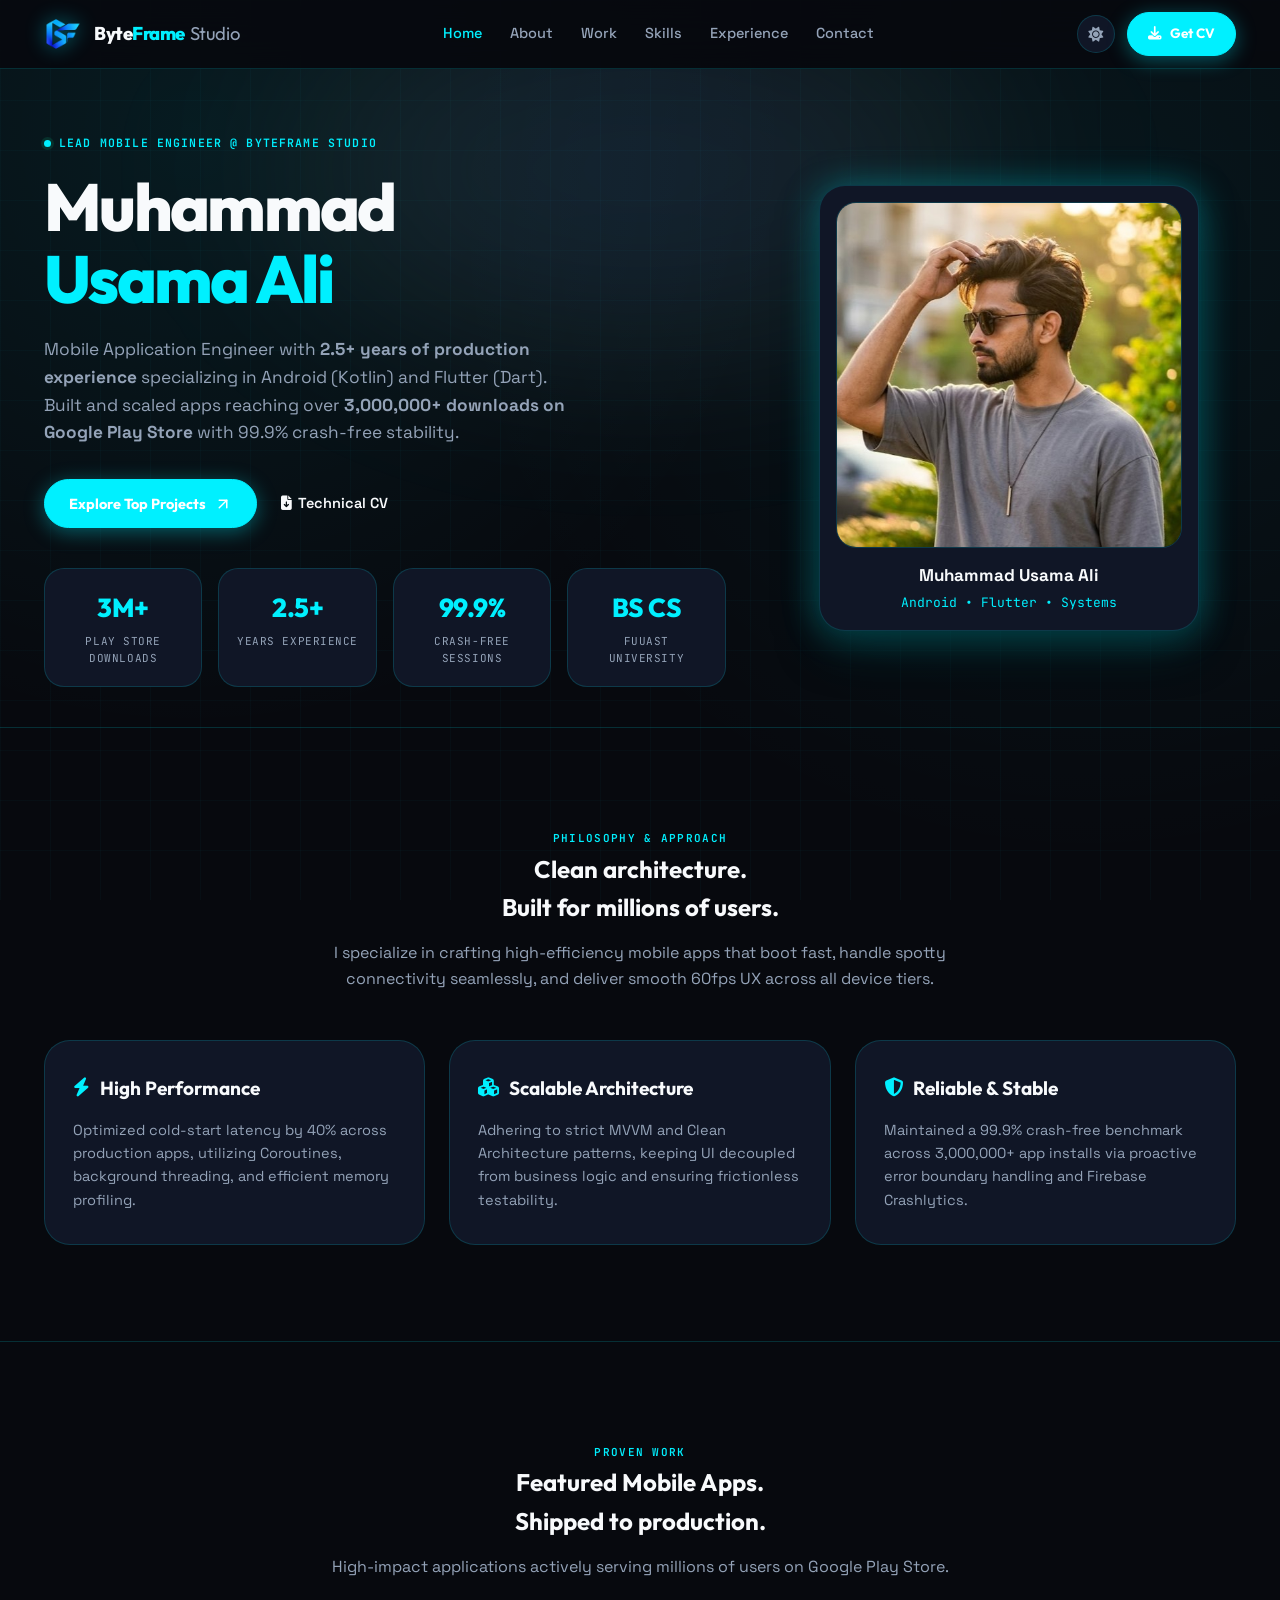
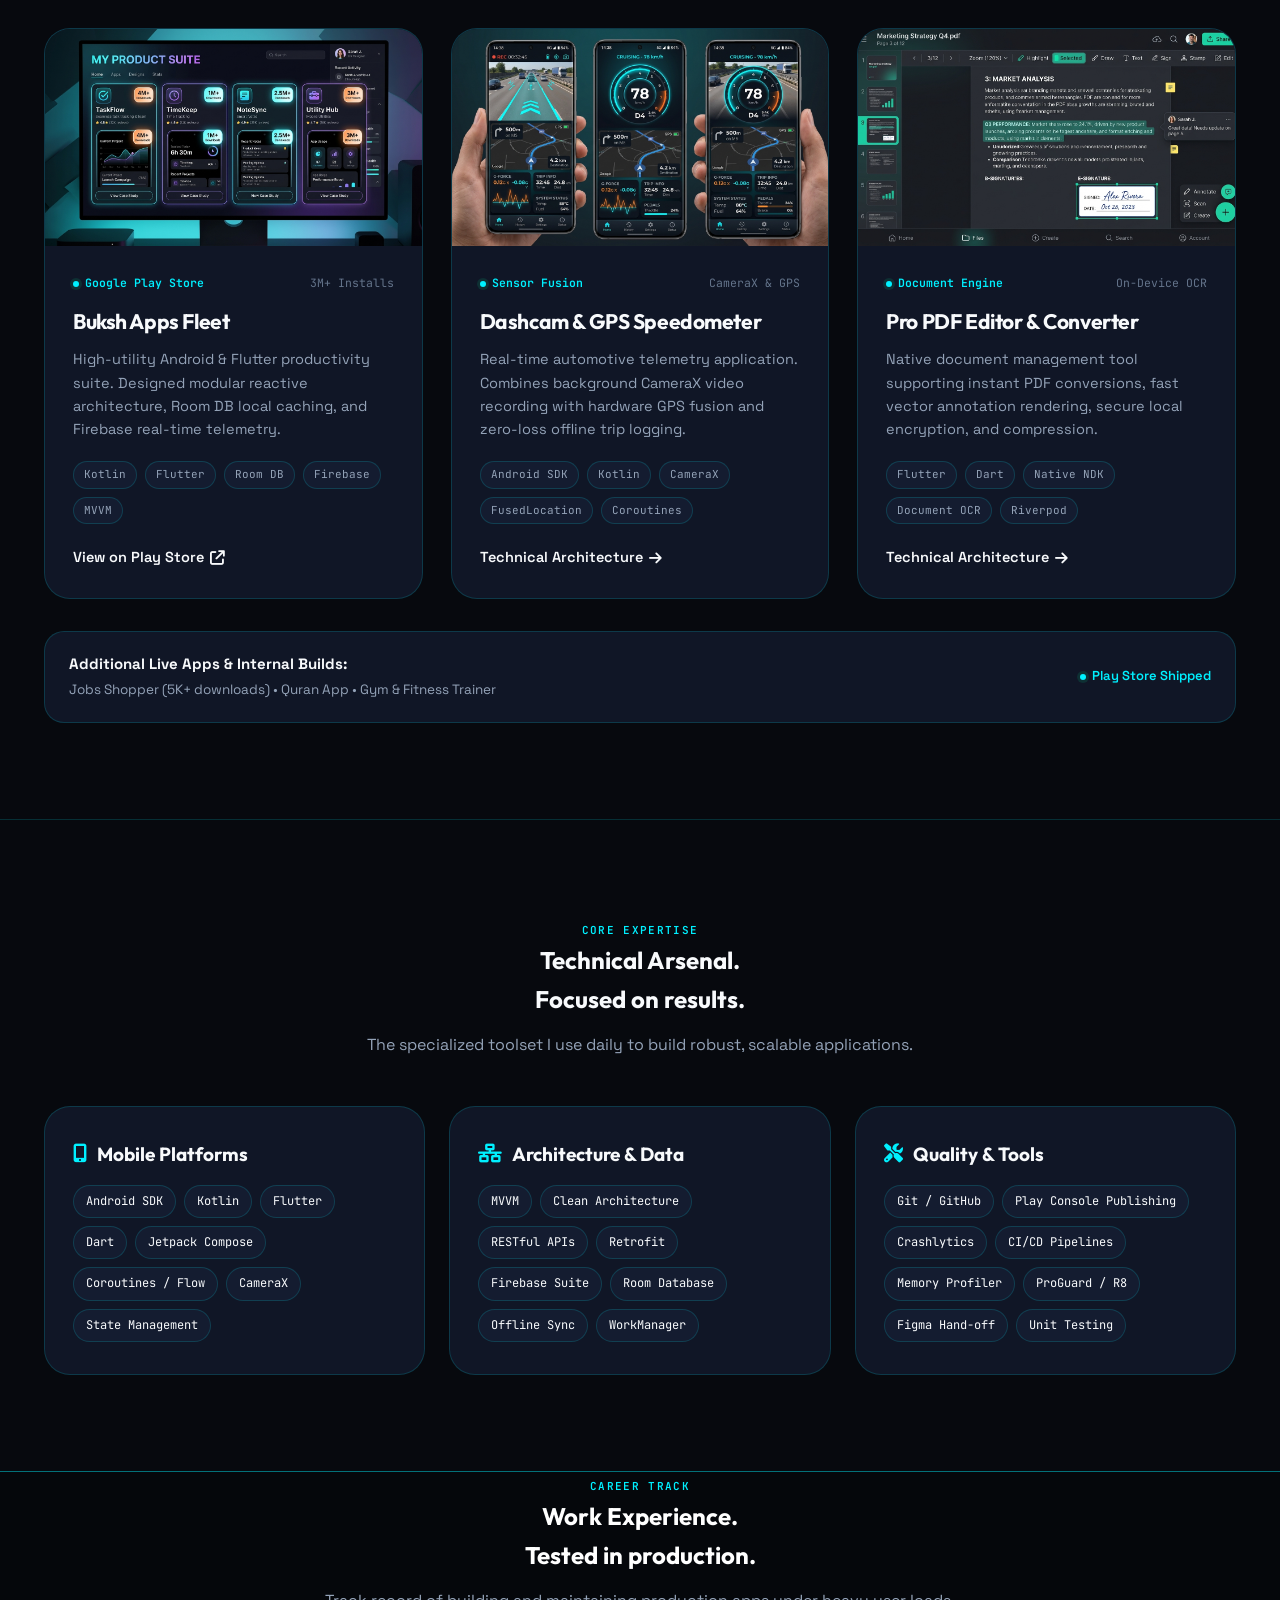
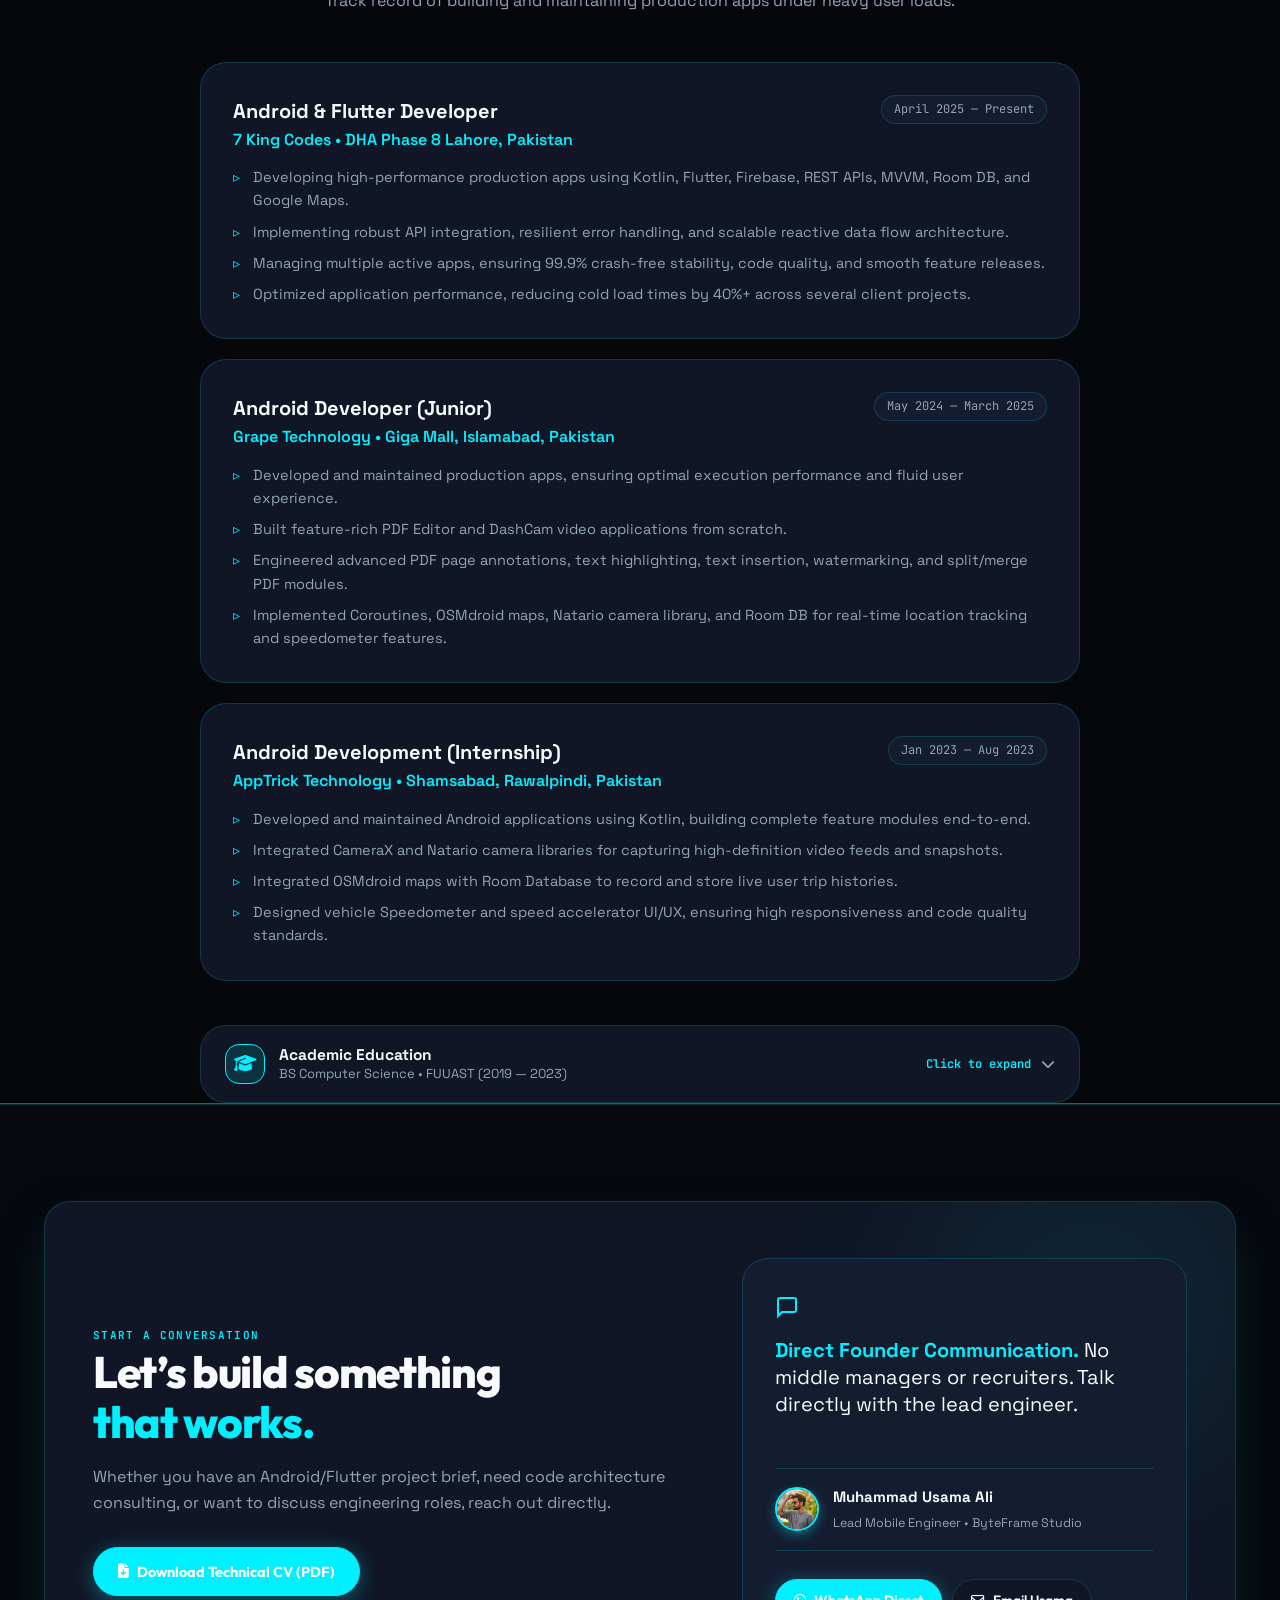
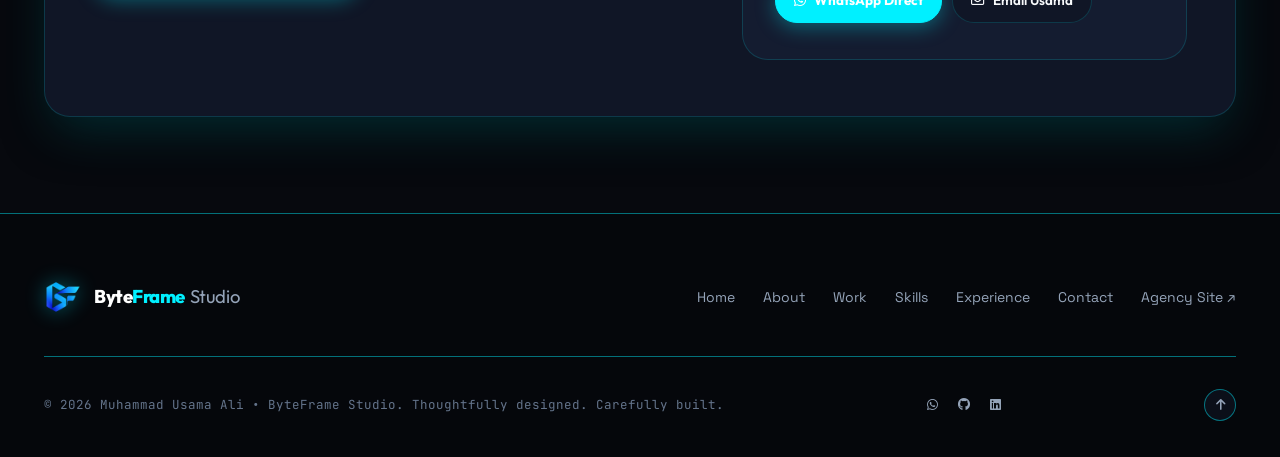
==== portfolio.html @ 140860bc "Initial release: ByteFrame Studio agency website and founder portfolio" ====
<!DOCTYPE html>
<html lang="en" data-theme="dark">
<head>
  <meta charset="utf-8">
  <meta name="viewport" content="width=device-width, initial-scale=1, viewport-fit=cover">
  
  <title>Muhammad Usama Ali | Lead Mobile Engineer — ByteFrame Studio</title>
  <meta name="description" content="Official portfolio of Muhammad Usama Ali. Lead Mobile Engineer at ByteFrame Studio. Android & Flutter developer with 3M+ Google Play Store downloads.">
  <meta name="author" content="Muhammad Usama Ali">
  <meta name="theme-color" content="#07090E">

  <!-- Open Graph -->
  <meta property="og:title" content="Muhammad Usama Ali | Lead Mobile Engineer — ByteFrame Studio">
  <meta property="og:description" content="Android & Flutter Engineer with 3M+ Play Store downloads. High-performance mobile architectures and scalable apps.">
  <meta property="og:type" content="website">
  <meta property="og:url" content="https://byteframestudio.com/portfolio.html">
  <meta property="og:image" content="assets/images/usama-profile.jpg">

  <!-- Favicon & App Icons -->
  <link rel="icon" type="image/png" sizes="32x32" href="assets/icons/favicon-32x32.png">
  <link rel="icon" type="image/png" sizes="16x16" href="assets/icons/favicon-16x16.png">
  <link rel="apple-touch-icon" sizes="180x180" href="assets/icons/apple-touch-icon.png">
  <link rel="shortcut icon" href="favicon.ico">

  <!-- Icons -->
  <link rel="stylesheet" href="https://cdnjs.cloudflare.com/ajax/libs/font-awesome/6.5.1/css/all.min.css">

  <!-- ByteFrame Studio Cyber-Luxe Theme Stylesheet -->
  <link rel="stylesheet" href="agency.css?v=8">
</head>
<body>

  <!-- Opening Screen Brand Reveal -->
  <div id="site-preloader" class="site-preloader" aria-hidden="true">
    <div class="preloader-content">
      <div class="preloader-logo-wrap">
        <img src="assets/images/byteframe-icon.png" alt="ByteFrame Studio" class="preloader-logo-img">
        <div class="preloader-glow-ring"></div>
      </div>
      <div class="preloader-brand-title">
        Muhammad <span class="preloader-accent">Usama Ali</span>
      </div>
      <div class="preloader-bar">
        <div class="preloader-bar-fill"></div>
      </div>
      <div class="preloader-tagline">Lead Mobile Engineer • 3M+ Downloads</div>
    </div>
  </div>

  <!-- Top Scroll Progress Indicator -->
  <div class="studio-scroll-progress" id="scroll-progress" aria-hidden="true"></div>

  <!-- =========================================================================
       STICKY NAVIGATION
       ========================================================================= -->
  <div class="north-nav-root">
    <header id="navbar" class="north-nav">
      <div class="north-nav-inner">
        <!-- Brand Link -->
        <a href="index.html" class="north-brand" aria-label="Return to ByteFrame Studio Home" title="Return to Agency Home">
          <div class="brand-icon-mark">
            <img src="assets/images/byteframe-icon.png" alt="ByteFrame Studio Logo" class="brand-logo-img">
          </div>
          <span class="brand-title">Byte<span class="brand-accent">Frame</span> <span class="brand-light">Studio</span></span>
        </a>

        <!-- Desktop Navigation Links -->
        <nav class="north-desktop-nav" aria-label="Main Navigation">
          <a href="#hero" class="active">Home</a>
          <a href="#about">About</a>
          <a href="#projects">Work</a>
          <a href="#skills">Skills</a>
          <a href="#experience">Experience</a>
          <a href="#contact">Contact</a>
        </nav>

        <!-- Right Actions -->
        <div class="north-nav-actions">
          <button type="button" class="theme-toggle-btn" id="theme-toggle" aria-label="Toggle theme" title="Toggle Light/Dark Theme">
            <i class="fa-solid fa-moon" id="theme-icon"></i>
          </button>

          <a href="public/Muhammad_Usama_Ali_Android_Flutter_Resume.pdf" download class="north-button" style="padding: 10px 20px; font-size: 13.5px;">
            <i class="fa-solid fa-download"></i> Get CV
          </a>

          <button type="button" class="north-menu-toggle" id="menu-toggle" aria-label="Open navigation menu">
            <i class="fa-solid fa-bars"></i>
          </button>
        </div>
      </div>
    </header>

    <!-- Mobile Drawer Menu -->
    <div class="north-mobile-layer" id="mobile-drawer" inert aria-hidden="true">
      <button class="north-mobile-backdrop" id="drawer-backdrop" type="button" aria-label="Dismiss navigation"></button>
      <div id="mobile-navigation" role="dialog" aria-modal="true" aria-label="Site navigation" class="north-mobile-panel">
        <div class="north-mobile-top">
          <div class="mobile-brand-title">
            <img src="assets/images/byteframe-icon.png" alt="ByteFrame Studio Logo" class="mobile-brand-icon">
            <span>Byte<span class="brand-accent">Frame</span> <span class="brand-light">Studio</span></span>
          </div>
          <button type="button" class="ac-dialog-close" id="drawer-close" aria-label="Close navigation">
            <i class="fa-solid fa-xmark"></i>
          </button>
        </div>

        <nav aria-label="Mobile navigation">
          <a href="#hero"><span>01</span> Home <i class="fa-solid fa-arrow-up-right-from-square"></i></a>
          <a href="#about"><span>02</span> About <i class="fa-solid fa-arrow-up-right-from-square"></i></a>
          <a href="#projects"><span>03</span> Work <i class="fa-solid fa-arrow-up-right-from-square"></i></a>
          <a href="#skills"><span>04</span> Skills <i class="fa-solid fa-arrow-up-right-from-square"></i></a>
          <a href="#experience"><span>05</span> Experience <i class="fa-solid fa-arrow-up-right-from-square"></i></a>
          <a href="#contact"><span>06</span> Contact <i class="fa-solid fa-arrow-up-right-from-square"></i></a>
          <a href="index.html" style="color: var(--accent); font-weight: 700;"><span>07</span> ByteFrame Agency <i class="fa-solid fa-arrow-up-right-from-square"></i></a>
        </nav>

        <div class="north-mobile-bottom">
          <a href="public/Muhammad_Usama_Ali_Android_Flutter_Resume.pdf" download class="north-button" style="width: 100%;">
            <i class="fa-solid fa-download"></i> Download CV
          </a>
        </div>
      </div>
    </div>
  </div>

  <main id="main-content">

    <!-- =========================================================================
         01 / HERO SECTION
         ========================================================================= -->
    <section id="hero" class="north-hero">
      <div class="north-hero-halo" aria-hidden="true"></div>

      <div class="north-hero-inner portfolio-hero-grid">
        <!-- Hero Copy -->
        <div class="portfolio-hero-copy">
          <p class="north-eyebrow">
            <span></span> LEAD MOBILE ENGINEER @ BYTEFRAME STUDIO
          </p>

          <h1>Muhammad<br/><span>Usama Ali</span></h1>

          <p class="north-hero-description">
            Mobile Application Engineer with <strong>2.5+ years of production experience</strong> specializing in Android (Kotlin) and Flutter (Dart). Built and scaled apps reaching over <strong>3,000,000+ downloads on Google Play Store</strong> with 99.9% crash-free stability.
          </p>

          <div class="north-hero-actions">
            <a href="#projects" class="north-button">
              Explore Top Projects
              <svg xmlns="http://www.w3.org/2000/svg" width="18" height="18" viewBox="0 0 24 24" fill="none" stroke="currentColor" stroke-width="2" stroke-linecap="round" stroke-linejoin="round">
                <path d="M7 7h10v10"></path>
                <path d="M7 17 17 7"></path>
              </svg>
            </a>

            <a href="public/Muhammad_Usama_Ali_Android_Flutter_Resume.pdf" download class="north-link">
              <i class="fa-solid fa-file-arrow-down"></i> Technical CV
            </a>
          </div>

          <!-- Key Metrics -->
          <div class="portfolio-stats-row">
            <div class="portfolio-stat-box">
              <div class="portfolio-stat-num">3M+</div>
              <div class="portfolio-stat-label">Play Store Downloads</div>
            </div>
            <div class="portfolio-stat-box">
              <div class="portfolio-stat-num">2.5+</div>
              <div class="portfolio-stat-label">Years Experience</div>
            </div>
            <div class="portfolio-stat-box">
              <div class="portfolio-stat-num">99.9%</div>
              <div class="portfolio-stat-label">Crash-Free Sessions</div>
            </div>
            <div class="portfolio-stat-box">
              <div class="portfolio-stat-num">BS CS</div>
              <div class="portfolio-stat-label">FUUAST University</div>
            </div>
          </div>
        </div>

        <!-- Profile Avatar Card -->
        <div class="portfolio-avatar-card">
          <img src="assets/images/usama-profile.jpg?v=2" alt="Muhammad Usama Ali" class="portfolio-avatar-img">
          <div style="margin-top: 14px; text-align: center;">
            <strong style="display: block; font-size: 17px; color: var(--text);">Muhammad Usama Ali</strong>
            <span style="font-size: 13px; color: var(--accent); font-family: var(--font-mono);">Android • Flutter • Systems</span>
          </div>
        </div>
      </div>
    </section>

    <!-- =========================================================================
         02 / ABOUT SECTION
         ========================================================================= -->
    <section id="about" class="home-section">
      <div class="home-content">
        <div class="north-centered-heading">
          <span class="north-panel-number">PHILOSOPHY &amp; APPROACH</span>
          <h2>Clean architecture.<br/><span>Built for millions of users.</span></h2>
          <p>
            I specialize in crafting high-efficiency mobile apps that boot fast, handle spotty connectivity seamlessly, and deliver smooth 60fps UX across all device tiers.
          </p>
        </div>

        <div style="display: grid; grid-template-columns: repeat(auto-fit, minmax(300px, 1fr)); gap: 24px; margin-top: 40px;">
          <div class="skill-deck-card">
            <h3><i class="fa-solid fa-bolt"></i> High Performance</h3>
            <p style="font-size: 14.5px; color: var(--text-muted); line-height: 1.6;">
              Optimized cold-start latency by 40% across production apps, utilizing Coroutines, background threading, and efficient memory profiling.
            </p>
          </div>
          <div class="skill-deck-card">
            <h3><i class="fa-solid fa-cubes"></i> Scalable Architecture</h3>
            <p style="font-size: 14.5px; color: var(--text-muted); line-height: 1.6;">
              Adhering to strict MVVM and Clean Architecture patterns, keeping UI decoupled from business logic and ensuring frictionless testability.
            </p>
          </div>
          <div class="skill-deck-card">
            <h3><i class="fa-solid fa-shield-halved"></i> Reliable &amp; Stable</h3>
            <p style="font-size: 14.5px; color: var(--text-muted); line-height: 1.6;">
              Maintained a 99.9% crash-free benchmark across 3,000,000+ app installs via proactive error boundary handling and Firebase Crashlytics.
            </p>
          </div>
        </div>
      </div>
    </section>

    <!-- =========================================================================
         03 / FEATURED PROJECTS (TOP 3 ONLY)
         ========================================================================= -->
    <section id="projects" class="home-section home-services">
      <div class="home-content">
        <div class="north-centered-heading">
          <span class="north-panel-number">PROVEN WORK</span>
          <h2>Featured Mobile Apps.<br/><span>Shipped to production.</span></h2>
          <p>
            High-impact applications actively serving millions of users on Google Play Store.
          </p>
        </div>

        <div class="home-work-grid" style="grid-template-columns: repeat(auto-fit, minmax(320px, 1fr)); gap: 28px;">
          <!-- Project 1 -->
          <article class="work-card">
            <div class="work-card-media">
              <img src="assets/images/project-buksh-apps.jpg" alt="Buksh Apps Productivity Suite">
            </div>
            <div class="work-card-body">
              <div>
                <div class="work-card-badge-line">
                  <span class="badge-live-pulse">Google Play Store</span>
                  <span>3M+ Installs</span>
                </div>
                <h3>Buksh Apps Fleet</h3>
                <p>
                  High-utility Android &amp; Flutter productivity suite. Designed modular reactive architecture, Room DB local caching, and Firebase real-time telemetry.
                </p>
              </div>
              <div>
                <div class="work-tags">
                  <span>Kotlin</span>
                  <span>Flutter</span>
                  <span>Room DB</span>
                  <span>Firebase</span>
                  <span>MVVM</span>
                </div>
                <a href="https://play.google.com" target="_blank" rel="noopener noreferrer" class="north-link">
                  View on Play Store <i class="fa-solid fa-arrow-up-right-from-square"></i>
                </a>
              </div>
            </div>
          </article>

          <!-- Project 2 -->
          <article class="work-card">
            <div class="work-card-media">
              <img src="assets/images/project-dashcam-speedo.jpg" alt="Dashcam GPS Speedometer">
            </div>
            <div class="work-card-body">
              <div>
                <div class="work-card-badge-line">
                  <span class="badge-live-pulse">Sensor Fusion</span>
                  <span>CameraX &amp; GPS</span>
                </div>
                <h3>Dashcam &amp; GPS Speedometer</h3>
                <p>
                  Real-time automotive telemetry application. Combines background CameraX video recording with hardware GPS fusion and zero-loss offline trip logging.
                </p>
              </div>
              <div>
                <div class="work-tags">
                  <span>Android SDK</span>
                  <span>Kotlin</span>
                  <span>CameraX</span>
                  <span>FusedLocation</span>
                  <span>Coroutines</span>
                </div>
                <a href="#contact" class="north-link">
                  Technical Architecture <i class="fa-solid fa-arrow-right"></i>
                </a>
              </div>
            </div>
          </article>

          <!-- Project 3 -->
          <article class="work-card">
            <div class="work-card-media">
              <img src="assets/images/project-pdf-editor.jpg" alt="Pro PDF Editor & Converter">
            </div>
            <div class="work-card-body">
              <div>
                <div class="work-card-badge-line">
                  <span class="badge-live-pulse">Document Engine</span>
                  <span>On-Device OCR</span>
                </div>
                <h3>Pro PDF Editor &amp; Converter</h3>
                <p>
                  Native document management tool supporting instant PDF conversions, fast vector annotation rendering, secure local encryption, and compression.
                </p>
              </div>
              <div>
                <div class="work-tags">
                  <span>Flutter</span>
                  <span>Dart</span>
                  <span>Native NDK</span>
                  <span>Document OCR</span>
                  <span>Riverpod</span>
                </div>
                <a href="#contact" class="north-link">
                  Technical Architecture <i class="fa-solid fa-arrow-right"></i>
                </a>
              </div>
            </div>
          </article>
        </div>

        <!-- Additional Live Apps From CV -->
        <div style="margin-top: 32px; padding: 20px 24px; background: var(--surface); border: 1px solid var(--line); border-radius: var(--radius-lg); display: flex; align-items: center; justify-content: space-between; flex-wrap: wrap; gap: 16px;">
          <div>
            <strong style="display: block; font-size: 15px; color: var(--text);">Additional Live Apps &amp; Internal Builds:</strong>
            <span style="font-size: 13.5px; color: var(--text-muted);">Jobs Shopper (5K+ downloads) • Quran App • Gym &amp; Fitness Trainer</span>
          </div>
          <span class="badge-live-pulse" style="font-size: 13px;">Play Store Shipped</span>
        </div>
      </div>
    </section>

    <!-- =========================================================================
         04 / TECHNICAL SKILLS (CLEAN & SIMPLE)
         ========================================================================= -->
    <section id="skills" class="home-section">
      <div class="home-content">
        <div class="north-centered-heading">
          <span class="north-panel-number">CORE EXPERTISE</span>
          <h2>Technical Arsenal.<br/><span>Focused on results.</span></h2>
          <p>
            The specialized toolset I use daily to build robust, scalable applications.
          </p>
        </div>

        <div class="skills-deck-grid">
          <!-- Column 1: Mobile -->
          <div class="skill-deck-card">
            <h3><i class="fa-solid fa-mobile-screen-button"></i> Mobile Platforms</h3>
            <div class="skill-tags-deck">
              <span class="skill-tag-pill">Android SDK</span>
              <span class="skill-tag-pill">Kotlin</span>
              <span class="skill-tag-pill">Flutter</span>
              <span class="skill-tag-pill">Dart</span>
              <span class="skill-tag-pill">Jetpack Compose</span>
              <span class="skill-tag-pill">Coroutines / Flow</span>
              <span class="skill-tag-pill">CameraX</span>
              <span class="skill-tag-pill">State Management</span>
            </div>
          </div>

          <!-- Column 2: Architecture -->
          <div class="skill-deck-card">
            <h3><i class="fa-solid fa-network-wired"></i> Architecture &amp; Data</h3>
            <div class="skill-tags-deck">
              <span class="skill-tag-pill">MVVM</span>
              <span class="skill-tag-pill">Clean Architecture</span>
              <span class="skill-tag-pill">RESTful APIs</span>
              <span class="skill-tag-pill">Retrofit</span>
              <span class="skill-tag-pill">Firebase Suite</span>
              <span class="skill-tag-pill">Room Database</span>
              <span class="skill-tag-pill">Offline Sync</span>
              <span class="skill-tag-pill">WorkManager</span>
            </div>
          </div>

          <!-- Column 3: Quality & Tools -->
          <div class="skill-deck-card">
            <h3><i class="fa-solid fa-screwdriver-wrench"></i> Quality &amp; Tools</h3>
            <div class="skill-tags-deck">
              <span class="skill-tag-pill">Git / GitHub</span>
              <span class="skill-tag-pill">Play Console Publishing</span>
              <span class="skill-tag-pill">Crashlytics</span>
              <span class="skill-tag-pill">CI/CD Pipelines</span>
              <span class="skill-tag-pill">Memory Profiler</span>
              <span class="skill-tag-pill">ProGuard / R8</span>
              <span class="skill-tag-pill">Figma Hand-off</span>
              <span class="skill-tag-pill">Unit Testing</span>
            </div>
          </div>
        </div>
      </div>
    </section>

    <!-- =========================================================================
         05 / PRODUCTION EXPERIENCE
         ========================================================================= -->
    <section id="experience" class="home-approach section-dark-contrast">
      <div class="home-content">
        <div class="north-centered-heading">
          <span class="north-panel-number" style="color: var(--accent);">CAREER TRACK</span>
          <h2 style="color: #FFFFFF;">Work Experience.<br/><span>Tested in production.</span></h2>
          <p style="color: #94A3B8;">
            Track record of building and maintaining production apps under heavy user loads.
          </p>
        </div>

        <div class="timeline-deck">
          <!-- Experience 1: 7 King Codes -->
          <div class="timeline-card">
            <div class="timeline-card-header">
              <div>
                <div class="timeline-role">Android &amp; Flutter Developer</div>
                <div class="timeline-company">7 King Codes • DHA Phase 8 Lahore, Pakistan</div>
              </div>
              <span class="timeline-period">April 2025 — Present</span>
            </div>
            <ul>
              <li>Developing high-performance production apps using Kotlin, Flutter, Firebase, REST APIs, MVVM, Room DB, and Google Maps.</li>
              <li>Implementing robust API integration, resilient error handling, and scalable reactive data flow architecture.</li>
              <li>Managing multiple active apps, ensuring 99.9% crash-free stability, code quality, and smooth feature releases.</li>
              <li>Optimized application performance, reducing cold load times by 40%+ across several client projects.</li>
            </ul>
          </div>

          <!-- Experience 2: Grape Technology -->
          <div class="timeline-card">
            <div class="timeline-card-header">
              <div>
                <div class="timeline-role">Android Developer (Junior)</div>
                <div class="timeline-company">Grape Technology • Giga Mall, Islamabad, Pakistan</div>
              </div>
              <span class="timeline-period">May 2024 — March 2025</span>
            </div>
            <ul>
              <li>Developed and maintained production apps, ensuring optimal execution performance and fluid user experience.</li>
              <li>Built feature-rich PDF Editor and DashCam video applications from scratch.</li>
              <li>Engineered advanced PDF page annotations, text highlighting, text insertion, watermarking, and split/merge PDF modules.</li>
              <li>Implemented Coroutines, OSMdroid maps, Natario camera library, and Room DB for real-time location tracking and speedometer features.</li>
            </ul>
          </div>

          <!-- Experience 3: AppTrick Technology -->
          <div class="timeline-card">
            <div class="timeline-card-header">
              <div>
                <div class="timeline-role">Android Development (Internship)</div>
                <div class="timeline-company">AppTrick Technology • Shamsabad, Rawalpindi, Pakistan</div>
              </div>
              <span class="timeline-period">Jan 2023 — Aug 2023</span>
            </div>
            <ul>
              <li>Developed and maintained Android applications using Kotlin, building complete feature modules end-to-end.</li>
              <li>Integrated CameraX and Natario camera libraries for capturing high-definition video feeds and snapshots.</li>
              <li>Integrated OSMdroid maps with Room Database to record and store live user trip histories.</li>
              <li>Designed vehicle Speedometer and speed accelerator UI/UX, ensuring high responsiveness and code quality standards.</li>
            </ul>
          </div>

          <!-- Academic Education Expandable Dropdown (Collapsed by default, zero vertical scroll bloat) -->
          <div class="edu-dropdown-card" id="edu-dropdown-card">
            <button type="button" class="edu-dropdown-toggle" id="edu-toggle" aria-expanded="false" aria-controls="edu-pane">
              <div class="edu-toggle-left">
                <div class="edu-toggle-icon">
                  <i class="fa-solid fa-graduation-cap"></i>
                </div>
                <div>
                  <strong>Academic Education</strong>
                  <span>BS Computer Science • FUUAST (2019 — 2023)</span>
                </div>
              </div>
              <div class="edu-toggle-action">
                <span class="edu-toggle-hint">Click to expand</span>
                <i class="fa-solid fa-chevron-down edu-chevron"></i>
              </div>
            </button>

            <div class="edu-dropdown-pane" id="edu-pane">
              <div class="edu-pane-content">
                <div class="edu-pane-header">
                  <div>
                    <h4>Bachelor of Science in Computer Science (BS CS)</h4>
                    <p class="edu-pane-uni">Federal Urdu University of Arts, Science &amp; Technology (FUUAST)</p>
                    <span class="edu-pane-loc"><i class="fa-solid fa-location-dot"></i> Islamabad, Pakistan</span>
                  </div>
                  <span class="timeline-period">2019 — 2023</span>
                </div>

                <div class="education-side-divider"></div>

                <div class="education-highlights">
                  <div><i class="fa-solid fa-check"></i> 4-Year Formal CS Foundation</div>
                  <div><i class="fa-solid fa-check"></i> Advanced Mobile Architectures, OOP &amp; Data Structures</div>
                  <div><i class="fa-solid fa-check"></i> Relational Databases, Networks &amp; Operating Systems</div>
                </div>
              </div>
            </div>
          </div>
        </div>
      </div>
    </section>

    <!-- =========================================================================
         06 / RESUME & CONTACT SECTION
         ========================================================================= -->
    <section id="contact" class="home-section home-contact">
      <div class="home-content">
        <div class="north-contact-panel">
          <div class="north-contact-orb"></div>

          <div class="home-contact-grid">
            <!-- Left Info -->
            <div>
              <span class="north-panel-number">START A CONVERSATION</span>
              <h2>Let’s build something<br/><span>that works.</span></h2>
              <p>
                Whether you have an Android/Flutter project brief, need code architecture consulting, or want to discuss engineering roles, reach out directly.
              </p>

              <!-- Resume Download Strip (Technical CV Only) -->
              <div class="resume-download-strip">
                <a href="public/Muhammad_Usama_Ali_Android_Flutter_Resume.pdf" download class="north-button">
                  <i class="fa-solid fa-file-arrow-down"></i> Download Technical CV (PDF)
                </a>
              </div>
            </div>

            <!-- Right Direct Action -->
            <div class="home-founder-note">
              <svg width="24" height="24" viewBox="0 0 24 24" fill="none" stroke="currentColor" stroke-width="2">
                <path d="M21 15a2 2 0 0 1-2 2H7l-4 4V5a2 2 0 0 1 2-2h14a2 2 0 0 1 2 2z"></path>
              </svg>

              <p>
                <strong>Direct Founder Communication.</strong> No middle managers or recruiters. Talk directly with the lead engineer.
              </p>

              <div class="north-founder-line">
                <img src="assets/images/usama-profile.jpg?v=2" alt="Muhammad Usama Ali" class="home-founder-avatar-img">
                <div>
                  <strong>Muhammad Usama Ali</strong>
                  <span>Lead Mobile Engineer • ByteFrame Studio</span>
                </div>
              </div>

              <div class="founder-quick-actions" style="margin-top: 10px;">
                <a href="https://wa.me/923404779596" target="_blank" rel="noopener noreferrer" class="north-button" style="padding: 10px 18px; font-size: 13.5px;">
                  <i class="fa-brands fa-whatsapp"></i> WhatsApp Direct
                </a>
                <a href="mailto:u3345ali@gmail.com" class="north-button-secondary" style="padding: 10px 18px; font-size: 13.5px;">
                  <i class="fa-regular fa-envelope"></i> Email Usama
                </a>
              </div>
            </div>
          </div>
        </div>
      </div>
    </section>

  </main>

  <!-- =========================================================================
       07 / FOOTER
       ========================================================================= -->
  <footer id="footer" class="home-footer">
    <div class="home-content">
      <div class="home-footer-top">
        <a class="north-brand" href="#hero" aria-label="ByteFrame Studio Home">
          <div class="brand-icon-mark">
            <img src="assets/images/byteframe-icon.png" alt="ByteFrame Studio Logo" class="brand-logo-img">
          </div>
          <span class="brand-title">Byte<span class="brand-accent">Frame</span> <span class="brand-light">Studio</span></span>
        </a>

        <nav aria-label="Footer navigation">
          <a href="#hero">Home</a>
          <a href="#about">About</a>
          <a href="#projects">Work</a>
          <a href="#skills">Skills</a>
          <a href="#experience">Experience</a>
          <a href="#contact">Contact</a>
          <a href="index.html">Agency Site ↗</a>
        </nav>
      </div>

      <div class="home-footer-bottom">
        <p>&copy; 2026 Muhammad Usama Ali • ByteFrame Studio. Thoughtfully designed. Carefully built.</p>

        <div class="home-footer-socials">
          <a href="https://wa.me/923404779596" target="_blank" rel="noopener noreferrer" aria-label="WhatsApp"><i class="fa-brands fa-whatsapp"></i></a>
          <a href="https://github.com/MuhammadUsamaAli" target="_blank" rel="noopener noreferrer" aria-label="GitHub"><i class="fa-brands fa-github"></i></a>
          <a href="https://linkedin.com" target="_blank" rel="noopener noreferrer" aria-label="LinkedIn"><i class="fa-brands fa-linkedin"></i></a>
        </div>

        <div class="home-footer-legal">
          <a href="#hero" class="back-to-top-btn" id="back-to-top" aria-label="Back to top">
            <i class="fa-solid fa-arrow-up"></i>
          </a>
        </div>
      </div>
    </div>
  </footer>

  <!-- =========================================================================
       LIGHTWEIGHT ENGINE
       ========================================================================= -->
  <script>
    // Preloader Dismiss
    function hidePreloader() {
      const preloader = document.getElementById('site-preloader');
      if (preloader && !preloader.classList.contains('loaded')) {
        preloader.classList.add('loaded');
      }
    }
    window.addEventListener('load', () => setTimeout(hidePreloader, 400));
    setTimeout(hidePreloader, 950);

    // Dynamic Tab Title
    const originalDocTitle = document.title;
    window.addEventListener('blur', () => {
      document.title = '⚡ Usama Ali | Lead Mobile Engineer';
    });
    window.addEventListener('focus', () => {
      document.title = originalDocTitle;
    });

    // Scroll Progress & Nav Scroll Spy
    const scrollProgress = document.getElementById('scroll-progress');
    const desktopNavLinks = document.querySelectorAll('.north-desktop-nav a');
    const pageSections = document.querySelectorAll('section[id]');

    function updateNavScroll() {
      const scrollY = window.pageYOffset;
      const totalScroll = document.documentElement.scrollHeight - window.innerHeight;
      const progress = totalScroll > 0 ? (scrollY / totalScroll) * 100 : 0;
      if (scrollProgress) scrollProgress.style.width = `${progress}%`;

      const checkPoint = scrollY + 120;
      let currentSectionId = '';
      pageSections.forEach(sec => {
        if (checkPoint >= sec.offsetTop) {
          currentSectionId = sec.getAttribute('id');
        }
      });
      if (currentSectionId) {
        desktopNavLinks.forEach(link => {
          link.classList.remove('active');
          if (link.getAttribute('href') === `#${currentSectionId}`) {
            link.classList.add('active');
          }
        });
      }
    }

    window.addEventListener('scroll', updateNavScroll, { passive: true });
    updateNavScroll();

    desktopNavLinks.forEach(link => {
      link.addEventListener('click', () => {
        desktopNavLinks.forEach(l => l.classList.remove('active'));
        link.classList.add('active');
      });
    });

    // Theme Toggle (Synchronized with index.html)
    const themeToggle = document.getElementById('theme-toggle');
    const themeIcon = document.getElementById('theme-icon');

    function applyTheme(theme) {
      document.documentElement.setAttribute('data-theme', theme);
      localStorage.setItem('byteframe_theme_cyber', theme);
      if (themeIcon) {
        themeIcon.className = theme === 'dark' ? 'fa-solid fa-sun' : 'fa-solid fa-moon';
      }
    }

    if (themeToggle) {
      themeToggle.addEventListener('click', () => {
        const current = document.documentElement.getAttribute('data-theme') || 'dark';
        const next = current === 'dark' ? 'light' : 'dark';
        applyTheme(next);
      });
    }

    const savedTheme = localStorage.getItem('byteframe_theme_cyber') || 'dark';
    applyTheme(savedTheme);

    // Mobile Drawer
    const menuToggle = document.getElementById('menu-toggle');
    const mobileDrawer = document.getElementById('mobile-drawer');
    const drawerBackdrop = document.getElementById('drawer-backdrop');
    const drawerClose = document.getElementById('drawer-close');

    function toggleDrawer(open) {
      if (!mobileDrawer) return;
      if (open) {
        mobileDrawer.classList.add('open');
        mobileDrawer.removeAttribute('inert');
        mobileDrawer.setAttribute('aria-hidden', 'false');
      } else {
        mobileDrawer.classList.remove('open');
        mobileDrawer.setAttribute('inert', '');
        mobileDrawer.setAttribute('aria-hidden', 'true');
      }
    }

    if (menuToggle) menuToggle.addEventListener('click', () => toggleDrawer(true));
    if (drawerClose) drawerClose.addEventListener('click', () => toggleDrawer(false));
    if (drawerBackdrop) drawerBackdrop.addEventListener('click', () => toggleDrawer(false));

    mobileDrawer?.querySelectorAll('nav a').forEach(a => {
      a.addEventListener('click', () => toggleDrawer(false));
    });

    // Academic Education Expandable Dropdown
    const eduToggle = document.getElementById('edu-toggle');
    const eduCard = document.getElementById('edu-dropdown-card');
    if (eduToggle && eduCard) {
      eduToggle.addEventListener('click', () => {
        const isOpen = eduCard.classList.toggle('open');
        eduToggle.setAttribute('aria-expanded', isOpen ? 'true' : 'false');
      });
    }

    // Back to top
    const backToTop = document.getElementById('back-to-top');
    if (backToTop) {
      backToTop.addEventListener('click', (e) => {
        e.preventDefault();
        window.scrollTo({ top: 0, behavior: 'smooth' });
      });
    }
  </script>
</body>
</html>
---- agency.css ----
/* ==========================================================================
   BYTEFRAME STUDIO — CYBER-LUXURY ARCHITECT DESIGN SYSTEM
   Bespoke high-performance engineering & design identity.
   Obsidian dark matrix canvas, holographic neon cyan/violet accents,
   geometric frame corners, interactive telemetry HUD, and tactile cards.
   ========================================================================== */

@import url('https://fonts.googleapis.com/css2?family=Outfit:wght@300;400;500;600;700;800;900&family=Space+Grotesk:wght@400;500;600;700&family=JetBrains+Mono:wght@400;500;600;700&display=swap');

:root,
[data-theme="dark"] {
  /* Default & Dark Mode: ByteFrame Obsidian & Single Primary Cyan */
  --bg: #07090E;
  --bg-subtle: #0C101A;
  --surface: #101626;
  --surface-card: #141C30;
  --surface-hover: #1C2744;
  
  --line: rgba(0, 240, 255, 0.16);
  --line-strong: rgba(0, 240, 255, 0.35);
  --line-dark: rgba(0, 240, 255, 0.45);
  
  --text: #F8FAFC;
  --text-muted: #94A3B8;
  --text-subtle: #64748B;
  
  /* ONE SINGLE PRIMARY COLOR: Electric Cyber Cyan */
  --accent: #00F0FF;
  --accent-hover: #38BDF8;
  --accent-light: rgba(0, 240, 255, 0.12);
  --accent-glow: rgba(0, 240, 255, 0.35);
  --accent-gradient: #00F0FF;
  
  /* Unified with single primary color */
  --pos: #00F0FF;
  --pos-dim: rgba(0, 240, 255, 0.15);
  
  --dark-bg: #05070B;
  --dark-surface: #0B0F19;
  --dark-card: #101626;
  --dark-text: #F8FAFC;
  --dark-muted: #94A3B8;
  
  --font-sans: 'Space Grotesk', -apple-system, BlinkMacSystemFont, 'Segoe UI', Roboto, sans-serif;
  --font-heading: 'Outfit', 'Space Grotesk', sans-serif;
  --font-mono: 'JetBrains Mono', monospace;
  
  --radius-sm: 8px;
  --radius-md: 14px;
  --radius-lg: 20px;
  --radius-xl: 26px;
  --radius-full: 9999px;
  
  --transition: all 0.28s cubic-bezier(0.16, 1, 0.3, 1);
  --shadow-sm: 0 2px 10px rgba(0, 0, 0, 0.3);
  --shadow-md: 0 10px 30px -8px rgba(0, 240, 255, 0.12), 0 10px 30px -8px rgba(0, 0, 0, 0.5);
  --shadow-lg: 0 20px 50px -10px rgba(0, 240, 255, 0.18), 0 20px 50px -10px rgba(0, 0, 0, 0.7);
}

/* User-triggered high-contrast light mode */
[data-theme="light"] {
  --bg: #F4F7FB;
  --bg-subtle: #EAF0F8;
  --surface: #FFFFFF;
  --surface-card: #EEF3FA;
  --surface-hover: #E2EBF5;
  
  --line: rgba(15, 23, 42, 0.12);
  --line-strong: rgba(2, 132, 199, 0.35);
  --line-dark: rgba(15, 23, 42, 0.25);
  
  --text: #090D16;
  --text-muted: #475569;
  --text-subtle: #64748B;
  
  /* ONE SINGLE PRIMARY COLOR: Vibrant Ocean Azure */
  --accent: #0284C7;
  --accent-hover: #0369A1;
  --accent-light: rgba(2, 132, 199, 0.12);
  --accent-glow: rgba(2, 132, 199, 0.25);
  --accent-gradient: #0284C7;
  
  --pos: #0284C7;
  --pos-dim: rgba(2, 132, 199, 0.12);

  --dark-bg: #05070B;
  --dark-surface: #0B0F19;
  --dark-card: #101626;
  --dark-text: #F8FAFC;
  --dark-muted: #94A3B8;
}

/* --------------------------------------------------------------------------
   RESET & FOUNDATIONS
   -------------------------------------------------------------------------- */
*, *::before, *::after {
  box-sizing: border-box;
  margin: 0;
  padding: 0;
}

html {
  scroll-behavior: smooth;
  font-size: 16px;
  background-color: var(--bg);
}

section[id],
ol[id],
div[id] {
  scroll-margin-top: 85px;
}

body {
  font-family: var(--font-sans);
  background-color: var(--bg);
  background-image: 
    radial-gradient(circle at 15% 15%, rgba(0, 240, 255, 0.08) 0%, transparent 45%),
    radial-gradient(circle at 85% 25%, rgba(0, 240, 255, 0.06) 0%, transparent 50%),
    linear-gradient(rgba(0, 240, 255, 0.025) 1px, transparent 1px),
    linear-gradient(90deg, rgba(0, 240, 255, 0.025) 1px, transparent 1px);
  background-size: 100% 100%, 100% 100%, 50px 50px, 50px 50px;
  background-attachment: fixed;
  color: var(--text);
  line-height: 1.6;
  overflow-x: hidden;
  -webkit-font-smoothing: antialiased;
  -moz-osx-font-smoothing: grayscale;
  transition: background-color 0.3s ease, color 0.3s ease;
}

h1, h2, h3, h4, .north-brand {
  font-family: var(--font-heading);
}

/* Scroll progress indicator along top edge */
.studio-scroll-progress {
  position: fixed;
  top: 0;
  left: 0;
  height: 3px;
  background: var(--accent);
  z-index: 100;
  width: 0%;
  transition: width 0.1s ease-out;
  box-shadow: 0 0 10px var(--accent);
}

.home-content,
.wrap {
  width: 100%;
  max-width: 1240px;
  margin: 0 auto;
  padding: 0 1.5rem;
  position: relative;
}

a {
  color: inherit;
  text-decoration: none;
  transition: var(--transition);
}

button, input, select, textarea {
  font-family: inherit;
}

/* --------------------------------------------------------------------------
   BUTTONS & MICRO-INTERACTIONS (SINGLE PRIMARY COLOR)
   -------------------------------------------------------------------------- */
.north-button {
  display: inline-flex;
  align-items: center;
  justify-content: center;
  gap: 8px;
  background: var(--accent);
  color: #FFFFFF !important;
  font-family: var(--font-heading);
  font-size: 14.5px;
  font-weight: 700;
  padding: 12px 24px;
  border-radius: var(--radius-full);
  border: 1px solid var(--accent);
  cursor: pointer;
  transition: var(--transition);
  text-decoration: none;
  white-space: nowrap;
  box-shadow: 0 4px 20px var(--accent-glow);
}

.north-button svg {
  color: #FFFFFF !important;
  stroke: #FFFFFF !important;
  transition: transform 0.2s ease;
}

.north-button:hover {
  background: var(--accent-hover);
  border-color: var(--accent-hover);
  transform: translateY(-2px);
  color: #FFFFFF !important;
  box-shadow: 0 8px 25px var(--accent-glow);
}

.north-button:hover svg {
  transform: translate(2px, -2px);
}

[data-theme="dark"] .north-button {
  background: var(--accent);
  border-color: var(--accent);
  color: #FFFFFF !important;
}

[data-theme="dark"] .north-button svg {
  color: #FFFFFF !important;
  stroke: #FFFFFF !important;
}

[data-theme="dark"] .north-button:hover {
  background: var(--accent-hover);
  border-color: var(--accent-hover);
  color: #FFFFFF !important;
  box-shadow: 0 12px 30px var(--accent-glow), 0 0 25px rgba(0, 240, 255, 0.4);
}

.north-button-secondary,
.north-button-outline {
  display: inline-flex;
  align-items: center;
  justify-content: center;
  gap: 8px;
  background: var(--surface) !important;
  border: 1px solid var(--line) !important;
  color: var(--text) !important;
  font-family: var(--font-heading);
  font-size: 13.5px;
  font-weight: 600;
  padding: 10px 20px;
  border-radius: var(--radius-full);
  cursor: pointer;
  transition: var(--transition);
  text-decoration: none;
  white-space: nowrap;
}

.north-button-secondary:hover,
.north-button-outline:hover {
  border-color: var(--accent) !important;
  color: var(--accent) !important;
  transform: translateY(-2px);
  box-shadow: 0 4px 15px var(--accent-glow);
}

.north-button-secondary i,
.north-button-outline i {
  color: inherit;
}

/* Fallback safeguard if .north-button is given a surface/light background */
.north-button[style*="var(--surface)"],
.north-button[style*="background: #fff"],
.north-button[style*="background:#fff"],
.north-button[style*="background: white"],
.north-button[style*="background:white"] {
  color: var(--text) !important;
}


.north-link {
  display: inline-flex;
  align-items: center;
  gap: 6px;
  font-size: 14.5px;
  font-weight: 600;
  color: var(--text);
  transition: var(--transition);
}

.north-link svg {
  transition: transform 0.2s ease;
}

.north-link:hover {
  color: var(--accent);
}

.north-link:hover svg {
  transform: translateX(3px);
}

/* Round arrow icon container */
.north-round-arrow {
  width: 38px;
  height: 38px;
  border-radius: 50%;
  background: var(--surface);
  border: 1px solid var(--line);
  display: grid;
  place-items: center;
  color: var(--text);
  transition: var(--transition);
  flex-shrink: 0;
}

/* --------------------------------------------------------------------------
   STICKY HEADER & NAVIGATION ("NORTH NAV")
   -------------------------------------------------------------------------- */
.north-nav-root {
  position: sticky;
  top: 0;
  z-index: 80;
  background: rgba(7, 9, 14, 0.88);
  backdrop-filter: blur(16px);
  -webkit-backdrop-filter: blur(16px);
  border-bottom: 1px solid var(--line);
  transition: background-color 0.3s ease, border-color 0.3s ease;
}

[data-theme="light"] .north-nav-root {
  background: rgba(244, 247, 251, 0.92);
}

.north-nav-inner {
  max-width: 1240px;
  margin: 0 auto;
  padding: 0 1.5rem;
  height: 68px;
  display: flex;
  align-items: center;
  justify-content: space-between;
  gap: 20px;
}

.north-brand {
  display: flex;
  align-items: center;
  gap: 12px;
  font-weight: 700;
  font-size: 18px;
  letter-spacing: -0.02em;
  color: var(--text);
  text-decoration: none;
  transition: transform 0.25s cubic-bezier(0.16, 1, 0.3, 1);
}

.north-brand:hover {
  transform: translateY(-1px);
}

.brand-icon-mark {
  width: 38px;
  height: 38px;
  display: flex;
  align-items: center;
  justify-content: center;
  position: relative;
  flex-shrink: 0;
}

.brand-logo-img {
  width: 100%;
  height: 100%;
  object-fit: contain;
  filter: drop-shadow(0 0 10px rgba(0, 240, 255, 0.45));
  transition: transform 0.3s cubic-bezier(0.16, 1, 0.3, 1), filter 0.3s ease;
}

.north-brand:hover .brand-logo-img {
  transform: scale(1.08) rotate(-3deg);
  filter: drop-shadow(0 0 18px rgba(0, 240, 255, 0.8));
}

.brand-title {
  display: inline-flex;
  align-items: center;
  font-family: var(--font-heading);
  font-size: 18.5px;
  font-weight: 800;
  letter-spacing: -0.025em;
  color: var(--text);
}

.brand-accent {
  color: var(--accent);
}

.brand-light {
  font-weight: 400;
  margin-left: 5px;
  color: var(--text-muted);
}

.mobile-brand-title {
  display: inline-flex;
  align-items: center;
  gap: 10px;
  font-family: var(--font-heading);
  font-size: 17px;
  font-weight: 800;
  color: var(--text);
}

.mobile-brand-icon {
  width: 28px;
  height: 28px;
  object-fit: contain;
  filter: drop-shadow(0 0 8px rgba(0, 240, 255, 0.5));
}

/* ==========================================================================
   OPENING BRAND SCREEN / PRELOADER ("WEBSITE OPEN" REVEAL)
   ========================================================================== */
.site-preloader {
  position: fixed;
  inset: 0;
  z-index: 99999;
  background: #05070B;
  display: flex;
  align-items: center;
  justify-content: center;
  flex-direction: column;
  transition: opacity 0.55s cubic-bezier(0.16, 1, 0.3, 1), visibility 0.55s ease, transform 0.55s cubic-bezier(0.16, 1, 0.3, 1);
  pointer-events: auto;
}

[data-theme="light"] .site-preloader {
  background: #F4F7FB;
}

.site-preloader.loaded {
  opacity: 0;
  visibility: hidden;
  transform: scale(1.03);
  pointer-events: none;
}

.preloader-content {
  display: flex;
  flex-direction: column;
  align-items: center;
  text-align: center;
  gap: 18px;
  animation: preloaderPop 0.55s cubic-bezier(0.16, 1, 0.3, 1) forwards;
}

@keyframes preloaderPop {
  0% {
    opacity: 0;
    transform: scale(0.9) translateY(14px);
  }
  100% {
    opacity: 1;
    transform: scale(1) translateY(0);
  }
}

.preloader-logo-wrap {
  position: relative;
  width: 86px;
  height: 86px;
  display: flex;
  align-items: center;
  justify-content: center;
}

.preloader-logo-img {
  width: 76px;
  height: 76px;
  object-fit: contain;
  filter: drop-shadow(0 0 24px rgba(0, 240, 255, 0.7));
  animation: pulseLogo 1.6s ease-in-out infinite alternate;
}

@keyframes pulseLogo {
  0% {
    transform: scale(0.97);
    filter: drop-shadow(0 0 16px rgba(0, 240, 255, 0.45));
  }
  100% {
    transform: scale(1.06);
    filter: drop-shadow(0 0 32px rgba(0, 240, 255, 0.9));
  }
}

.preloader-glow-ring {
  position: absolute;
  inset: -10px;
  border-radius: 50%;
  border: 1.5px dashed rgba(0, 240, 255, 0.4);
  animation: spinRing 9s linear infinite;
}

@keyframes spinRing {
  from { transform: rotate(0deg); }
  to { transform: rotate(360deg); }
}

.preloader-brand-title {
  font-family: var(--font-heading);
  font-size: 28px;
  font-weight: 800;
  letter-spacing: -0.03em;
  color: #FFFFFF;
}

[data-theme="light"] .preloader-brand-title {
  color: #090D16;
}

.preloader-accent {
  color: #00F0FF;
}

[data-theme="light"] .preloader-accent {
  color: #0284C7;
}

.preloader-sub {
  font-weight: 400;
  opacity: 0.85;
}

.preloader-bar {
  width: 150px;
  height: 3px;
  background: rgba(255, 255, 255, 0.08);
  border-radius: 999px;
  overflow: hidden;
  position: relative;
}

[data-theme="light"] .preloader-bar {
  background: rgba(15, 23, 42, 0.08);
}

.preloader-bar-fill {
  width: 100%;
  height: 100%;
  background: linear-gradient(90deg, #00F0FF, #38BDF8);
  transform: translateX(-100%);
  animation: loadProgress 0.75s cubic-bezier(0.16, 1, 0.3, 1) forwards;
}

@keyframes loadProgress {
  0% { transform: translateX(-100%); }
  60% { transform: translateX(-20%); }
  100% { transform: translateX(0%); }
}

.preloader-tagline {
  font-family: var(--font-mono);
  font-size: 11px;
  letter-spacing: 0.2em;
  color: #94A3B8;
  text-transform: uppercase;
}

.north-desktop-nav {
  display: flex;
  align-items: center;
  gap: 28px;
}

.north-desktop-nav a {
  font-size: 14.5px;
  font-weight: 500;
  color: var(--text-muted);
}

.north-desktop-nav a:hover,
.north-desktop-nav a.active {
  color: var(--accent);
}

.north-nav-actions {
  display: flex;
  align-items: center;
  gap: 12px;
}

.theme-toggle-btn {
  width: 38px;
  height: 38px;
  border-radius: var(--radius-full);
  display: inline-flex;
  align-items: center;
  justify-content: center;
  background: var(--surface);
  border: 1px solid var(--line);
  color: var(--text-muted);
  cursor: pointer;
  transition: var(--transition);
  font-size: 15px;
}

.theme-toggle-btn:hover {
  color: var(--accent);
  border-color: var(--line-strong);
  transform: translateY(-1px);
}

.north-menu-toggle {
  display: none;
  background: none;
  border: none;
  color: var(--text);
  font-size: 1.4rem;
  padding: 6px;
  cursor: pointer;
}

/* Fullscreen Mobile Navigation Drawer */
.north-mobile-layer {
  display: none;
  position: fixed;
  inset: 0;
  z-index: 99;
}

.north-mobile-layer.open {
  display: block;
}

.north-mobile-backdrop {
  position: absolute;
  inset: 0;
  background: rgba(10, 17, 32, 0.6);
  backdrop-filter: blur(8px);
  border: none;
  width: 100%;
  cursor: pointer;
}

.north-mobile-panel {
  position: absolute;
  top: 0;
  right: 0;
  bottom: 0;
  width: 100%;
  max-width: 380px;
  background: var(--surface);
  border-left: 1px solid var(--line);
  padding: 32px 24px;
  display: flex;
  flex-direction: column;
  justify-content: space-between;
  overflow-y: auto;
  box-shadow: -10px 0 30px rgba(0, 0, 0, 0.15);
  animation: slidePanel 0.3s cubic-bezier(0.16, 1, 0.3, 1);
}

@keyframes slidePanel {
  from { transform: translateX(100%); }
  to { transform: translateX(0); }
}

.north-mobile-top {
  display: flex;
  align-items: center;
  justify-content: space-between;
  padding-bottom: 24px;
  border-bottom: 1px solid var(--line);
  font-family: var(--font-mono);
  font-size: 11px;
  letter-spacing: 0.1em;
  color: var(--text-muted);
}

.ac-dialog-close {
  background: none;
  border: none;
  font-size: 1.25rem;
  color: var(--text);
  cursor: pointer;
}

.north-mobile-panel nav {
  display: flex;
  flex-direction: column;
  gap: 16px;
  margin: 32px 0;
}

.north-mobile-panel nav a {
  display: flex;
  align-items: center;
  justify-content: space-between;
  font-size: 18px;
  font-weight: 600;
  color: var(--text);
  padding: 10px 0;
  border-bottom: 1px solid var(--line);
}

.north-mobile-panel nav a span {
  font-family: var(--font-mono);
  font-size: 12px;
  color: var(--accent);
}

.north-mobile-bottom {
  display: flex;
  flex-direction: column;
  gap: 14px;
  padding-top: 24px;
  border-top: 1px solid var(--line);
}

/* --------------------------------------------------------------------------
   HERO SECTION ("NORTH HERO")
   -------------------------------------------------------------------------- */
.north-hero {
  position: relative;
  padding: 60px 0 40px 0;
  overflow: hidden;
}

.north-hero-halo {
  position: absolute;
  top: -150px;
  left: 50%;
  transform: translateX(-50%);
  width: 900px;
  height: 500px;
  background: radial-gradient(ellipse, rgba(81, 139, 255, 0.14) 0%, rgba(182, 245, 255, 0.08) 40%, transparent 70%);
  filter: blur(80px);
  pointer-events: none;
  z-index: 0;
}

.north-hero-inner {
  max-width: 1240px;
  margin: 0 auto;
  padding: 0 1.5rem;
  display: grid;
  grid-template-columns: 1.15fr 0.85fr;
  align-items: center;
  gap: 40px;
  position: relative;
  z-index: 1;
}

.north-eyebrow {
  display: inline-flex;
  align-items: center;
  gap: 8px;
  font-family: var(--font-mono);
  font-size: 11.5px;
  font-weight: 600;
  text-transform: uppercase;
  letter-spacing: 0.1em;
  color: var(--accent);
  margin-bottom: 18px;
}

.north-eyebrow span {
  width: 7px;
  height: 7px;
  border-radius: 50%;
  background: var(--pos);
  box-shadow: 0 0 0 3px rgba(5, 150, 105, 0.2);
}

.north-hero h1 {
  font-size: clamp(40px, 5.2vw, 68px);
  font-weight: 800;
  letter-spacing: -0.04em;
  line-height: 1.08;
  color: var(--text);
  margin-bottom: 22px;
}

.north-hero h1 span {
  color: var(--accent);
}

.north-hero-description {
  font-size: clamp(16px, 1.35vw, 19px);
  line-height: 1.6;
  color: var(--text-muted);
  max-width: 540px;
  margin-bottom: 32px;
}

.north-hero-actions {
  display: flex;
  align-items: center;
  gap: 24px;
  margin-bottom: 40px;
  flex-wrap: wrap;
}

.north-explore {
  display: inline-flex;
  align-items: center;
  gap: 10px;
  font-size: 13.5px;
  color: var(--text-muted);
}

.north-explore span {
  width: 28px;
  height: 28px;
  border-radius: 50%;
  background: var(--surface-card);
  border: 1px solid var(--line);
  display: grid;
  place-items: center;
  color: var(--accent);
  transition: transform 0.2s ease;
}

.north-explore:hover span {
  transform: translateY(3px);
}

/* ==========================================================================
   BYTEFRAME HERO STAGE & 3D CYBERNETIC ENGINE VISUAL
   ========================================================================== */
.byteframe-stage {
  position: relative;
  display: flex;
  justify-content: center;
  align-items: center;
  width: 100%;
  max-width: 530px;
  margin: 0 auto;
  padding: 24px;
}

.byte-stage-glow {
  position: absolute;
  inset: -12%;
  background: radial-gradient(circle, rgba(0, 240, 255, 0.22) 0%, rgba(0, 240, 255, 0.06) 50%, transparent 70%);
  filter: blur(55px);
  pointer-events: none;
  z-index: 0;
  animation: glowPulse 7s ease-in-out infinite alternate;
}

@keyframes glowPulse {
  0% { transform: scale(0.92); opacity: 0.7; }
  100% { transform: scale(1.08); opacity: 1; }
}

/* Orbiting Cyber Rings */
.byte-stage-orbit {
  position: absolute;
  border-radius: 50%;
  pointer-events: none;
  z-index: 1;
}

.byte-orbit-one {
  width: 480px;
  height: 480px;
  border: 1px dashed rgba(0, 240, 255, 0.35);
  animation: orbitRotate 45s linear infinite;
}

.byte-orbit-two {
  width: 380px;
  height: 380px;
  border: 1px solid rgba(0, 240, 255, 0.22);
  animation: orbitRotate 30s linear infinite reverse;
}

@keyframes orbitRotate {
  from { transform: rotate(0deg); }
  to { transform: rotate(360deg); }
}

/* 3D Image Viewport Container */
.byte-stage-viewport {
  position: relative;
  z-index: 2;
  border-radius: 24px;
  overflow: hidden;
  box-shadow: 
    0 24px 60px -12px rgba(0, 0, 0, 0.8),
    0 0 40px -8px rgba(0, 240, 255, 0.35),
    inset 0 0 0 1px rgba(0, 240, 255, 0.35);
  background: #090D18;
  transition: var(--transition);
}

.byte-stage-viewport:hover {
  transform: translateY(-6px) scale(1.01);
  box-shadow: 
    0 32px 70px -10px rgba(0, 0, 0, 0.9),
    0 0 55px -4px rgba(0, 240, 255, 0.5),
    inset 0 0 0 1px rgba(0, 240, 255, 0.55);
}

.byte-hero-img {
  display: block;
  width: 100%;
  max-width: 440px;
  height: auto;
  aspect-ratio: 1 / 1;
  object-fit: cover;
  transition: transform 0.6s cubic-bezier(0.16, 1, 0.3, 1);
}

.byte-stage-viewport:hover .byte-hero-img {
  transform: scale(1.03);
}

/* Cyber Scanning Line */
.byte-scanline {
  position: absolute;
  top: -20%;
  left: 0;
  right: 0;
  height: 35px;
  background: linear-gradient(180deg, transparent 0%, rgba(0, 240, 255, 0.28) 50%, transparent 100%);
  filter: blur(2px);
  pointer-events: none;
  animation: scanCycle 5.5s ease-in-out infinite;
}

@keyframes scanCycle {
  0% { top: -20%; opacity: 0; }
  15% { opacity: 1; }
  85% { opacity: 1; }
  100% { top: 120%; opacity: 0; }
}

/* Corner Bracket Accents */
.byte-bracket {
  position: absolute;
  width: 20px;
  height: 20px;
  z-index: 5;
  pointer-events: none;
}

.byte-bracket-tl {
  top: 14px;
  left: 14px;
  border-top: 2px solid var(--accent);
  border-left: 2px solid var(--accent);
}

.byte-bracket-tr {
  top: 14px;
  right: 14px;
  border-top: 2px solid var(--accent);
  border-right: 2px solid var(--accent);
}

.byte-bracket-bl {
  bottom: 14px;
  left: 14px;
  border-bottom: 2px solid var(--accent);
  border-left: 2px solid var(--accent);
}

.byte-bracket-br {
  bottom: 14px;
  right: 14px;
  border-bottom: 2px solid var(--accent);
  border-right: 2px solid var(--accent);
}

/* Floating Status Chip (Top Right) */
.byte-chip-top {
  position: absolute;
  top: -8px;
  right: 14px;
  z-index: 6;
  display: inline-flex;
  align-items: center;
  gap: 8px;
  padding: 8px 16px;
  background: rgba(13, 20, 36, 0.9);
  backdrop-filter: blur(14px);
  -webkit-backdrop-filter: blur(14px);
  border: 1px solid rgba(0, 240, 255, 0.35);
  border-radius: var(--radius-full);
  font-family: var(--font-mono);
  font-size: 11px;
  font-weight: 600;
  letter-spacing: 0.06em;
  color: #FFFFFF;
  box-shadow: 0 10px 25px rgba(0, 0, 0, 0.45);
  animation: chipFloat 6s ease-in-out infinite alternate;
}

@keyframes chipFloat {
  0% { transform: translateY(0); }
  100% { transform: translateY(-8px); }
}

.byte-status-indicator {
  width: 8px;
  height: 8px;
  border-radius: 50%;
  background: var(--accent);
  box-shadow: 0 0 10px var(--accent);
}

.byte-chip-pill {
  padding: 2px 8px;
  background: rgba(0, 240, 255, 0.12);
  border: 1px solid rgba(0, 240, 255, 0.3);
  border-radius: var(--radius-full);
  color: var(--accent);
  font-size: 10px;
}

/* Floating HUD Card (Bottom Left) */
.byte-hud-card {
  position: absolute;
  bottom: -15px;
  left: -12px;
  z-index: 6;
  background: rgba(13, 20, 36, 0.92);
  backdrop-filter: blur(18px);
  -webkit-backdrop-filter: blur(18px);
  border: 1px solid rgba(0, 240, 255, 0.3);
  border-radius: var(--radius-lg);
  padding: 18px 22px;
  max-width: 320px;
  box-shadow: 0 18px 45px -8px rgba(0, 0, 0, 0.65), 0 0 25px rgba(0, 240, 255, 0.18);
  transition: var(--transition);
}

.byte-hud-card:hover {
  transform: translateY(-4px);
  border-color: rgba(0, 240, 255, 0.5);
  box-shadow: 0 22px 50px -8px rgba(0, 0, 0, 0.75), 0 0 35px rgba(0, 240, 255, 0.3);
}

.hud-card-top {
  display: flex;
  align-items: center;
  justify-content: space-between;
  gap: 12px;
  margin-bottom: 12px;
  padding-bottom: 10px;
  border-bottom: 1px solid var(--line);
}

.hud-card-title {
  display: flex;
  align-items: center;
  gap: 8px;
  font-family: var(--font-mono);
  font-size: 11px;
  font-weight: 700;
  letter-spacing: 0.08em;
  color: var(--accent);
}

.hud-status-badge {
  font-family: var(--font-mono);
  font-size: 9.5px;
  font-weight: 700;
  padding: 3px 8px;
  border-radius: var(--radius-full);
  background: rgba(0, 240, 255, 0.12);
  color: var(--accent);
  border: 1px solid rgba(0, 240, 255, 0.3);
}

.hud-metrics {
  display: grid;
  grid-template-columns: 1fr 1fr;
  gap: 14px;
  margin-bottom: 14px;
}

.hud-metric-val {
  display: block;
  font-family: var(--font-heading);
  font-size: 19px;
  font-weight: 800;
  color: #FFFFFF;
  line-height: 1.1;
}

.hud-metric-lbl {
  display: block;
  font-family: var(--font-mono);
  font-size: 9.5px;
  letter-spacing: 0.06em;
  color: var(--text-muted);
  margin-top: 4px;
}

.hud-tags {
  display: flex;
  align-items: center;
  gap: 6px;
  flex-wrap: wrap;
}

.hud-tags span {
  display: inline-flex;
  align-items: center;
  gap: 4px;
  font-family: var(--font-mono);
  font-size: 10.5px;
  font-weight: 600;
  padding: 4px 9px;
  border-radius: var(--radius-full);
  background: rgba(255, 255, 255, 0.05);
  color: var(--text-muted);
  border: 1px solid var(--line);
}

.hud-tags span i {
  color: var(--accent);
  font-size: 9px;
}

/* Hero Foot Bar */
.north-hero-foot {
  max-width: 1240px;
  margin: 40px auto 0 auto;
  padding: 24px 1.5rem;
  border-top: 1px solid var(--line);
  display: flex;
  align-items: center;
  justify-content: space-between;
  flex-wrap: wrap;
  gap: 20px;
}

.north-hero-foot p {
  font-size: 14.5px;
  color: var(--text);
  line-height: 1.3;
}

.north-hero-foot p strong {
  font-weight: 700;
  color: var(--accent);
}

.hero-foot-pills {
  display: flex;
  align-items: center;
  gap: 12px;
  flex-wrap: wrap;
}

.hero-foot-pills span {
  font-family: var(--font-mono);
  font-size: 12px;
  color: var(--text-muted);
  background: var(--surface-card);
  border: 1px solid var(--line);
  padding: 6px 14px;
  border-radius: var(--radius-full);
}

/* --------------------------------------------------------------------------
   SECTION HEADINGS & COMMONS
   -------------------------------------------------------------------------- */
.home-section {
  padding: 96px 0;
  position: relative;
  border-top: 1px solid var(--line);
}

.home-kicker {
  font-family: var(--font-mono);
  font-size: 11.5px;
  font-weight: 600;
  letter-spacing: 0.12em;
  text-transform: uppercase;
  color: var(--accent);
  margin-bottom: 12px;
}

.home-section-heading {
  display: flex;
  justify-content: space-between;
  align-items: flex-end;
  gap: 2rem;
  margin-bottom: 56px;
  flex-wrap: wrap;
}

.home-section-heading h2 {
  font-size: clamp(32px, 4vw, 48px);
  font-weight: 800;
  letter-spacing: -0.035em;
  line-height: 1.1;
  color: var(--text);
}

.home-section-heading h2 span {
  color: var(--text-muted);
  font-weight: 400;
}

.north-centered-heading {
  text-align: center;
  max-width: 640px;
  margin: 0 auto 48px auto;
  display: block;
}

.north-centered-heading p {
  font-size: 16px;
  color: var(--text-muted);
  margin-top: 14px;
}

/* --------------------------------------------------------------------------
   01 / STARTING POINT TABS ENGINE ("NORTH STARTING POINT")
   -------------------------------------------------------------------------- */
.starting-point-tabs {
  display: flex;
  align-items: center;
  justify-content: center;
  gap: 12px;
  margin-bottom: 40px;
  flex-wrap: wrap;
}

.starting-point-tabs button {
  display: inline-flex;
  align-items: center;
  gap: 8px;
  background: var(--surface);
  border: 1px solid var(--line);
  color: var(--text-muted);
  font-size: 14px;
  font-weight: 600;
  padding: 12px 22px;
  border-radius: var(--radius-full);
  cursor: pointer;
  transition: var(--transition);
}

.starting-point-tabs button:hover {
  border-color: var(--line-strong);
  color: var(--text);
  transform: translateY(-1px);
}

.starting-point-tabs button.active {
  background: var(--accent);
  color: #FFFFFF !important;
  border-color: var(--accent);
  box-shadow: 0 4px 18px var(--accent-glow);
}

[data-theme="dark"] .starting-point-tabs button.active {
  background: var(--accent);
  border-color: var(--accent);
  color: #FFFFFF !important;
}

.starting-point-detail {
  display: grid;
  grid-template-columns: 1fr 1fr;
  gap: 32px;
  background: var(--surface);
  border: 1px solid var(--line);
  border-radius: var(--radius-xl);
  padding: 44px;
  box-shadow: var(--shadow-md);
  align-items: center;
  transition: var(--transition);
}

.starting-point-copy {
  display: flex;
  flex-direction: column;
  align-items: flex-start;
}

.north-panel-number {
  font-family: var(--font-mono);
  font-size: 11px;
  letter-spacing: 0.12em;
  color: var(--accent);
  margin-bottom: 12px;
  font-weight: 600;
}

.starting-point-copy h3 {
  font-size: clamp(26px, 2.5vw, 36px);
  font-weight: 700;
  letter-spacing: -0.03em;
  line-height: 1.15;
  color: var(--text);
  margin-bottom: 16px;
}

.starting-point-copy p {
  font-size: 15.5px;
  line-height: 1.65;
  color: var(--text-muted);
  margin-bottom: 28px;
  max-width: 440px;
}

.starting-point-map {
  background: var(--surface-card);
  border: 1px solid var(--line);
  border-radius: var(--radius-lg);
  padding: 28px;
}

.north-map-heading {
  display: flex;
  align-items: center;
  justify-content: space-between;
  padding-bottom: 16px;
  border-bottom: 1px solid var(--line);
  margin-bottom: 18px;
  color: var(--accent);
}

.north-map-heading span {
  font-family: var(--font-mono);
  font-size: 11px;
  letter-spacing: 0.1em;
  font-weight: 600;
  color: var(--text-muted);
}

.starting-point-map ol {
  list-style: none;
  display: flex;
  flex-direction: column;
  gap: 12px;
  margin-bottom: 18px;
}

.starting-point-map ol li {
  display: flex;
  align-items: center;
  justify-content: space-between;
  background: var(--surface);
  border: 1px solid var(--line);
  padding: 12px 16px;
  border-radius: var(--radius-md);
  font-size: 14px;
}

.starting-point-map ol li span {
  font-family: var(--font-mono);
  font-size: 12px;
  color: var(--accent);
  font-weight: 600;
  margin-right: 12px;
}

.starting-point-map ol li strong {
  flex: 1;
  font-weight: 600;
  color: var(--text);
}

.starting-point-map p {
  font-size: 12.5px;
  color: var(--text-subtle);
  font-style: italic;
  text-align: right;
}

/* --------------------------------------------------------------------------
   02 / DESIGN + ENGINEERING SERVICES ("NORTH OFFER GRID")
   -------------------------------------------------------------------------- */
.home-offer-grid {
  display: grid;
  grid-template-columns: repeat(3, 1fr);
  gap: 28px;
}

.home-offer {
  background: var(--surface);
  border: 1px solid var(--line);
  border-radius: var(--radius-xl);
  padding: 36px 30px;
  display: flex;
  flex-direction: column;
  justify-content: space-between;
  min-height: 400px;
  transition: var(--transition);
  position: relative;
  overflow: hidden;
}

.home-offer:hover {
  transform: translateY(-6px);
  border-color: var(--accent);
  box-shadow: 0 20px 40px -12px var(--accent-glow);
}

.home-offer:hover .north-round-arrow {
  background: var(--accent);
  border-color: var(--accent);
  color: #FFFFFF;
  transform: translate(2px, -2px);
}

.home-offer-top {
  display: flex;
  align-items: center;
  justify-content: space-between;
  margin-bottom: 24px;
}

.north-service-icon {
  width: 48px;
  height: 48px;
  border-radius: var(--radius-md);
  background: var(--surface-card);
  display: grid;
  place-items: center;
  color: var(--accent);
}

.home-offer-top span:last-child {
  font-family: var(--font-mono);
  font-size: 14px;
  font-weight: 600;
  color: var(--text-subtle);
}

.home-offer h3 {
  font-size: 24px;
  font-weight: 700;
  letter-spacing: -0.025em;
  color: var(--text);
  line-height: 1.25;
  margin-bottom: 14px;
}

.home-offer p {
  font-size: 15px;
  line-height: 1.6;
  color: var(--text-muted);
  margin-bottom: 32px;
}

.north-offer-bottom {
  display: flex;
  align-items: center;
  justify-content: space-between;
  padding-top: 20px;
  border-top: 1px solid var(--line);
  gap: 14px;
}

.home-offer-detail {
  font-family: var(--font-mono);
  font-size: 12px;
  color: var(--text-subtle);
  line-height: 1.4;
}

/* --------------------------------------------------------------------------
   03 / PEOPLE BEFORE PROCESS ("DARK CONTRAST SECTION")
   -------------------------------------------------------------------------- */
.home-approach,
.section-dark-contrast {
  background: var(--dark-bg);
  color: var(--dark-text);
  border-top: 1px solid var(--line-dark);
  border-bottom: 1px solid var(--line-dark);
}

.home-approach-grid {
  display: grid;
  grid-template-columns: 1fr 1.1fr;
  gap: 48px;
  align-items: center;
  margin-bottom: 72px;
}

.home-approach-grid h2 {
  font-size: clamp(34px, 4vw, 50px);
  font-weight: 800;
  letter-spacing: -0.035em;
  line-height: 1.1;
  color: var(--dark-text);
  margin-bottom: 20px;
}

.home-approach-grid h2 span {
  color: var(--dark-muted);
  font-weight: 400;
}

.home-approach-intro {
  font-size: 16px;
  line-height: 1.65;
  color: var(--dark-muted);
  margin-bottom: 28px;
}

.home-approach-grid .north-link {
  color: #FFFFFF;
}

.home-expectations {
  display: flex;
  flex-direction: column;
  gap: 16px;
}

.home-expectation {
  display: flex;
  align-items: flex-start;
  gap: 18px;
  background: var(--dark-surface);
  border: 1px solid var(--line-dark);
  padding: 22px 24px;
  border-radius: var(--radius-lg);
  transition: var(--transition);
}

.home-expectation:hover {
  border-color: var(--accent);
  transform: translateX(4px);
}

.home-expectation > span {
  width: 32px;
  height: 32px;
  border-radius: 50%;
  background: rgba(0, 240, 255, 0.12);
  display: grid;
  place-items: center;
  color: var(--accent);
  flex-shrink: 0;
  margin-top: 2px;
}

.home-expectation h3 {
  font-size: 17px;
  font-weight: 600;
  color: #FFFFFF;
  margin-bottom: 6px;
}

.home-expectation p {
  font-size: 14px;
  color: var(--dark-muted);
  line-height: 1.5;
}

/* 4-Step Linear Development Process Bar */
.home-process {
  list-style: none;
  display: grid;
  grid-template-columns: repeat(4, 1fr);
  gap: 24px;
  padding-top: 48px;
  border-top: 1px solid var(--line-dark);
}

.home-process li {
  background: var(--dark-surface);
  border: 1px solid var(--line-dark);
  border-radius: var(--radius-lg);
  padding: 28px 24px;
  display: flex;
  flex-direction: column;
  transition: var(--transition);
}

.home-process li:hover {
  border-color: var(--accent);
  transform: translateY(-4px);
}

.home-process li > div {
  display: flex;
  align-items: center;
  justify-content: space-between;
  margin-bottom: 16px;
  color: var(--accent);
}

.home-process-number {
  font-family: var(--font-mono);
  font-size: 13px;
  font-weight: 700;
  color: var(--accent);
}

.home-process h3 {
  font-size: 19px;
  font-weight: 700;
  color: #FFFFFF;
  margin-bottom: 10px;
}

.home-process p {
  font-size: 13.5px;
  line-height: 1.55;
  color: var(--dark-muted);
}

/* --------------------------------------------------------------------------
   04 / SELECTED WORK SECTION
   -------------------------------------------------------------------------- */
.home-work-grid {
  display: grid;
  grid-template-columns: 1fr 1fr;
  gap: 32px;
}

.work-card {
  background: var(--surface);
  border: 1px solid var(--line);
  border-radius: var(--radius-xl);
  overflow: hidden;
  transition: var(--transition);
  display: flex;
  flex-direction: column;
}

.work-card:hover {
  transform: translateY(-5px);
  border-color: var(--accent);
  box-shadow: var(--shadow-lg);
}

.work-card-media {
  position: relative;
  overflow: hidden;
  background: var(--surface-card);
  max-height: 260px;
}

.work-card-media img {
  width: 100%;
  height: 100%;
  object-fit: cover;
  transition: transform 0.5s ease;
}

.work-card:hover .work-card-media img {
  transform: scale(1.04);
}

.work-card-body {
  padding: 28px;
  display: flex;
  flex-direction: column;
  flex: 1;
  justify-content: space-between;
}

.work-card-badge-line {
  display: flex;
  align-items: center;
  justify-content: space-between;
  font-family: var(--font-mono);
  font-size: 11.5px;
  color: var(--text-subtle);
  margin-bottom: 12px;
}

.badge-live-pulse {
  display: inline-flex;
  align-items: center;
  gap: 6px;
  color: var(--pos);
  font-weight: 600;
}

.badge-live-pulse::before {
  content: '';
  width: 6px;
  height: 6px;
  border-radius: 50%;
  background: var(--pos);
  box-shadow: 0 0 0 3px rgba(5, 150, 105, 0.2);
}

.work-card h3 {
  font-size: 21px;
  font-weight: 700;
  letter-spacing: -0.02em;
  color: var(--text);
  margin-bottom: 10px;
}

.work-card p {
  font-size: 14.5px;
  line-height: 1.6;
  color: var(--text-muted);
  margin-bottom: 20px;
}

.work-tags {
  display: flex;
  flex-wrap: wrap;
  gap: 8px;
  margin-bottom: 20px;
}

.work-tags span {
  font-family: var(--font-mono);
  font-size: 11px;
  background: var(--surface-card);
  border: 1px solid var(--line);
  padding: 4px 10px;
  border-radius: var(--radius-full);
  color: var(--text-muted);
}

/* --------------------------------------------------------------------------
   05 / FAQ ACCORDION ("NORTH FAQ")
   -------------------------------------------------------------------------- */
.home-faq-grid {
  display: grid;
  grid-template-columns: 1fr 1.35fr;
  gap: 48px;
}

.home-faq-intro {
  font-size: 16px;
  color: var(--text-muted);
  line-height: 1.6;
  margin-bottom: 24px;
}

.home-faq-list {
  display: flex;
  flex-direction: column;
  gap: 14px;
}

.faq-item {
  background: var(--surface-card);
  border: 1px solid var(--line);
  border-radius: var(--radius-lg);
  overflow: hidden;
  transition: var(--transition);
}

.faq-item:hover {
  border-color: var(--line-strong);
}

.faq-question-btn {
  width: 100%;
  padding: 20px 24px;
  display: flex;
  align-items: center;
  justify-content: space-between;
  gap: 16px;
  background: none;
  border: none;
  text-align: left;
  font-size: 16px;
  font-weight: 600;
  color: var(--text);
  cursor: pointer;
}

.faq-chevron {
  width: 24px;
  height: 24px;
  border-radius: 50%;
  display: grid;
  place-items: center;
  color: var(--text-muted);
  transition: transform 0.25s ease;
  flex-shrink: 0;
}

.faq-item.open .faq-chevron {
  transform: rotate(180deg);
  color: var(--accent);
}

.faq-answer-pane {
  max-height: 0;
  overflow: hidden;
  transition: max-height 0.3s cubic-bezier(0.16, 1, 0.3, 1), padding 0.3s ease;
  padding: 0 24px;
}

.faq-item.open .faq-answer-pane {
  max-height: 240px;
  padding: 0 24px 22px 24px;
}

.faq-answer-pane p {
  font-size: 14.5px;
  line-height: 1.65;
  color: var(--text-muted);
}

/* --------------------------------------------------------------------------
   06 / CONTACT SECTION & FOUNDER NOTE ("NORTH CONTACT")
   -------------------------------------------------------------------------- */
.north-contact-panel {
  position: relative;
  background: var(--surface);
  border: 1px solid var(--line);
  border-radius: var(--radius-xl);
  padding: 56px 48px;
  box-shadow: var(--shadow-lg);
  overflow: hidden;
}

.north-contact-orb {
  position: absolute;
  top: -120px;
  right: -80px;
  width: 450px;
  height: 450px;
  background: radial-gradient(circle, var(--accent-light) 0%, transparent 70%);
  filter: blur(80px);
  pointer-events: none;
}

.home-contact-grid {
  display: grid;
  grid-template-columns: 1.15fr 0.85fr;
  gap: 48px;
  align-items: center;
  position: relative;
  z-index: 1;
}

.home-contact-grid h2 {
  font-size: clamp(32px, 3.8vw, 44px);
  font-weight: 800;
  letter-spacing: -0.03em;
  color: var(--text);
  line-height: 1.15;
  margin-bottom: 16px;
}

.home-contact-grid h2 span {
  color: var(--accent);
}

.home-contact-grid > div > p {
  font-size: 16px;
  color: var(--text-muted);
  line-height: 1.6;
  margin-bottom: 32px;
}

.contact-form {
  display: flex;
  flex-direction: column;
  gap: 16px;
  max-width: 480px;
}

.contact-field-group {
  display: grid;
  grid-template-columns: 1fr 1fr;
  gap: 14px;
}

.field label {
  display: block;
  font-family: var(--font-mono);
  font-size: 11px;
  text-transform: uppercase;
  letter-spacing: 0.08em;
  color: var(--text-muted);
  margin-bottom: 6px;
}

.input {
  width: 100%;
  padding: 12px 16px;
  background: var(--surface-card);
  border: 1px solid var(--line);
  border-radius: var(--radius-md);
  color: var(--text);
  font-size: 14.5px;
  transition: var(--transition);
}

.input:focus {
  outline: none;
  border-color: var(--accent);
  background: var(--surface);
  box-shadow: 0 0 0 3px var(--accent-light);
}

textarea.input {
  resize: vertical;
  min-height: 96px;
}

.feedback-alert {
  padding: 14px;
  border-radius: var(--radius-md);
  font-size: 13.5px;
  display: none;
}

.feedback-alert.show {
  display: block;
  background: var(--pos-dim);
  border: 1px solid var(--pos);
  color: var(--pos);
}

/* Signature Founder Note Card */
.home-founder-note {
  background: var(--surface-card);
  border: 1px solid var(--line);
  border-radius: var(--radius-xl);
  padding: 36px 32px;
  position: relative;
  display: flex;
  flex-direction: column;
  gap: 18px;
}

.home-founder-note > svg {
  color: var(--accent);
}

.home-founder-note > p:first-of-type {
  font-size: 20px;
  line-height: 1.35;
  color: var(--text);
}

.home-founder-note > p:first-of-type strong {
  font-weight: 700;
  color: var(--accent);
}

.north-founder-line {
  display: flex;
  align-items: center;
  gap: 14px;
  padding: 16px 0;
  border-top: 1px solid var(--line);
  border-bottom: 1px solid var(--line);
}

.home-founder-initials {
  width: 44px;
  height: 44px;
  border-radius: 50%;
  background: var(--accent);
  color: #FFFFFF;
  display: grid;
  place-items: center;
  font-weight: 700;
  font-size: 15px;
  box-shadow: 0 4px 12px var(--accent-glow);
}

.home-founder-avatar-img {
  width: 44px;
  height: 44px;
  border-radius: 50%;
  object-fit: cover;
  border: 2px solid var(--accent);
  box-shadow: 0 4px 12px var(--accent-glow);
  flex-shrink: 0;
}

.north-founder-line strong {
  display: block;
  font-size: 15px;
  color: var(--text);
}

.north-founder-line span {
  font-size: 12.5px;
  color: var(--text-muted);
}

.home-response-note {
  font-size: 13px;
  color: var(--text-muted);
  line-height: 1.5;
}

.founder-quick-actions {
  display: flex;
  gap: 10px;
  flex-wrap: wrap;
  margin-top: 6px;
}

/* --------------------------------------------------------------------------
   07 / FOOTER ("NORTH FOOTER")
   -------------------------------------------------------------------------- */
.home-footer {
  background: var(--dark-bg);
  color: var(--dark-text);
  border-top: 1px solid var(--line-dark);
  padding: 64px 0 36px 0;
}

.home-footer .north-brand,
.home-footer .brand-title {
  color: #FFFFFF !important;
}

.home-footer .brand-accent {
  color: var(--accent) !important;
}

.home-footer .brand-light {
  color: #94A3B8 !important;
}

.home-footer-top {
  display: flex;
  align-items: center;
  justify-content: space-between;
  padding-bottom: 40px;
  border-bottom: 1px solid var(--line-dark);
  flex-wrap: wrap;
  gap: 24px;
}

.home-footer-top nav {
  display: flex;
  gap: 28px;
  flex-wrap: wrap;
}

.home-footer-top nav a {
  font-size: 14px;
  color: var(--dark-muted);
}

.home-footer-top nav a:hover {
  color: #FFFFFF;
}

.home-footer-bottom {
  display: flex;
  align-items: center;
  justify-content: space-between;
  padding-top: 32px;
  font-family: var(--font-mono);
  font-size: 12.5px;
  color: var(--text-subtle);
  flex-wrap: wrap;
  gap: 16px;
}

.home-footer-socials {
  display: flex;
  gap: 20px;
}

.home-footer-socials a {
  color: var(--dark-muted);
}

.home-footer-socials a:hover {
  color: #FFFFFF;
}

.home-footer-legal {
  display: flex;
  align-items: center;
  gap: 18px;
}

.back-to-top-btn {
  width: 32px;
  height: 32px;
  border-radius: 50%;
  background: var(--dark-surface);
  border: 1px solid var(--line-dark);
  color: var(--dark-muted);
  display: grid;
  place-items: center;
  cursor: pointer;
  transition: var(--transition);
}

.back-to-top-btn:hover {
  color: #FFFFFF;
  border-color: var(--accent);
  transform: translateY(-2px);
}

/* --------------------------------------------------------------------------
   RESPONSIVE QUERIES
   -------------------------------------------------------------------------- */
@media (max-width: 1024px) {
  .north-hero-inner {
    grid-template-columns: 1fr;
    text-align: center;
  }
  .north-hero-description {
    margin-left: auto;
    margin-right: auto;
  }
  .north-hero-actions {
    justify-content: center;
  }
  .north-hero-art {
    margin-top: 32px;
  }
  .home-offer-grid {
    grid-template-columns: 1fr;
  }
  .home-approach-grid {
    grid-template-columns: 1fr;
  }
  .home-process {
    grid-template-columns: 1fr 1fr;
  }
  .home-faq-grid {
    grid-template-columns: 1fr;
  }
  .home-contact-grid {
    grid-template-columns: 1fr;
  }
  .starting-point-detail {
    grid-template-columns: 1fr;
  }
}

@media (max-width: 768px) {
  .north-desktop-nav {
    display: none;
  }
  .north-menu-toggle {
    display: block;
  }
  .north-glass-note {
    position: relative;
    right: auto;
    bottom: auto;
    margin-top: 24px;
    max-width: 100%;
  }
  .home-work-grid {
    grid-template-columns: 1fr;
  }
  .home-process {
    grid-template-columns: 1fr;
  }
  .contact-field-group {
    grid-template-columns: 1fr;
  }
  .north-contact-panel {
    padding: 32px 20px;
  }
}

/* ==========================================================================
   PORTFOLIO STYLES (MATCHING BYTEFRAME STUDIO THEME)
   ========================================================================== */
.portfolio-hero-grid {
  display: grid;
  grid-template-columns: 1.2fr 0.8fr;
  gap: 56px;
  align-items: center;
}

.portfolio-avatar-card {
  position: relative;
  border-radius: var(--radius-xl);
  background: var(--surface);
  border: 1px solid var(--line);
  padding: 16px;
  box-shadow: var(--shadow-lg), 0 0 35px var(--accent-glow);
  max-width: 380px;
  margin: 0 auto;
}

.portfolio-avatar-img {
  width: 100%;
  aspect-ratio: 1 / 1;
  object-fit: cover;
  border-radius: var(--radius-lg);
  border: 1px solid var(--line);
  display: block;
}

.portfolio-stats-row {
  display: grid;
  grid-template-columns: repeat(4, 1fr);
  gap: 16px;
  margin-top: 36px;
}

.portfolio-stat-box {
  background: var(--surface);
  border: 1px solid var(--line);
  border-radius: var(--radius-lg);
  padding: 18px 16px;
  text-align: center;
  transition: var(--transition);
}

.portfolio-stat-box:hover {
  border-color: var(--accent);
  transform: translateY(-2px);
  box-shadow: 0 8px 24px var(--accent-glow);
}

.portfolio-stat-num {
  font-family: var(--font-heading);
  font-size: 26px;
  font-weight: 800;
  color: var(--accent);
  letter-spacing: -0.02em;
}

.portfolio-stat-label {
  font-family: var(--font-mono);
  font-size: 11px;
  color: var(--text-muted);
  text-transform: uppercase;
  letter-spacing: 0.05em;
  margin-top: 4px;
}

.skills-deck-grid {
  display: grid;
  grid-template-columns: repeat(3, 1fr);
  gap: 24px;
}

.skill-deck-card {
  background: var(--surface);
  border: 1px solid var(--line);
  border-radius: var(--radius-xl);
  padding: 32px 28px;
  transition: var(--transition);
}

.skill-deck-card:hover {
  border-color: var(--accent);
  transform: translateY(-4px);
  box-shadow: var(--shadow-md);
}

.skill-deck-card h3 {
  font-size: 19px;
  font-weight: 700;
  color: var(--text);
  margin-bottom: 16px;
  display: flex;
  align-items: center;
  gap: 10px;
}

.skill-deck-card h3 i {
  color: var(--accent);
}

.skill-tags-deck {
  display: flex;
  flex-wrap: wrap;
  gap: 8px;
}

.skill-tag-pill {
  font-family: var(--font-mono);
  font-size: 12px;
  background: var(--surface-card);
  border: 1px solid var(--line);
  color: var(--text);
  padding: 6px 12px;
  border-radius: var(--radius-full);
  display: inline-flex;
  align-items: center;
  gap: 6px;
}

.timeline-deck {
  display: flex;
  flex-direction: column;
  gap: 20px;
  max-width: 880px;
  margin: 0 auto;
}

.timeline-card {
  background: var(--surface);
  border: 1px solid var(--line);
  border-radius: var(--radius-xl);
  padding: 32px;
  position: relative;
  transition: var(--transition);
}

.timeline-card:hover {
  border-color: var(--accent);
  box-shadow: var(--shadow-md);
}

.timeline-card-header {
  display: flex;
  justify-content: space-between;
  align-items: flex-start;
  flex-wrap: wrap;
  gap: 12px;
  margin-bottom: 14px;
}

.timeline-role {
  font-size: 20px;
  font-weight: 700;
  color: var(--text);
}

.timeline-company {
  color: var(--accent);
  font-weight: 600;
}

.timeline-period {
  font-family: var(--font-mono);
  font-size: 12px;
  color: var(--text-muted);
  background: var(--surface-card);
  padding: 4px 12px;
  border-radius: var(--radius-full);
  border: 1px solid var(--line);
}

.timeline-card ul {
  list-style: none;
  display: flex;
  flex-direction: column;
  gap: 8px;
  margin-top: 14px;
}

.timeline-card ul li {
  position: relative;
  padding-left: 20px;
  font-size: 14.5px;
  color: var(--text-muted);
  line-height: 1.6;
}

.timeline-card ul li::before {
  content: '▹';
  position: absolute;
  left: 0;
  color: var(--accent);
  font-size: 14px;
}

.resume-download-strip {
  display: flex;
  gap: 16px;
  flex-wrap: wrap;
  margin-top: 24px;
}

/* Academic Education Expandable Dropdown */
.edu-dropdown-card {
  background: var(--surface);
  border: 1px solid var(--line);
  border-radius: var(--radius-xl);
  overflow: hidden;
  transition: var(--transition);
  margin-top: 24px;
}

.edu-dropdown-card:hover {
  border-color: var(--accent);
  box-shadow: 0 6px 24px var(--accent-glow);
}

.edu-dropdown-card.open {
  border-color: var(--accent);
  box-shadow: 0 8px 30px var(--accent-glow);
}

.edu-dropdown-toggle {
  width: 100%;
  display: flex;
  align-items: center;
  justify-content: space-between;
  padding: 18px 24px;
  background: transparent;
  border: none;
  cursor: pointer;
  text-align: left;
  gap: 16px;
  font-family: inherit;
  transition: var(--transition);
}

.edu-toggle-left {
  display: flex;
  align-items: center;
  gap: 14px;
}

.edu-toggle-icon {
  width: 40px;
  height: 40px;
  border-radius: var(--radius-md);
  background: var(--accent-light);
  border: 1px solid var(--accent);
  color: var(--accent);
  display: grid;
  place-items: center;
  font-size: 18px;
  flex-shrink: 0;
}

.edu-toggle-left strong {
  display: block;
  font-size: 15.5px;
  font-weight: 700;
  color: var(--text);
  line-height: 1.3;
}

.edu-toggle-left span {
  font-size: 13px;
  color: var(--text-muted);
}

.edu-toggle-action {
  display: flex;
  align-items: center;
  gap: 10px;
  flex-shrink: 0;
}

.edu-toggle-hint {
  font-family: var(--font-mono);
  font-size: 12px;
  color: var(--accent);
  font-weight: 600;
}

.edu-chevron {
  color: var(--text-muted);
  font-size: 14px;
  transition: transform 0.3s cubic-bezier(0.16, 1, 0.3, 1);
}

.edu-dropdown-card.open .edu-chevron {
  transform: rotate(180deg);
  color: var(--accent);
}

.edu-dropdown-pane {
  max-height: 0;
  overflow: hidden;
  transition: max-height 0.4s cubic-bezier(0.16, 1, 0.3, 1), opacity 0.3s ease;
  opacity: 0;
}

.edu-dropdown-card.open .edu-dropdown-pane {
  max-height: 340px;
  opacity: 1;
}

.edu-pane-content {
  padding: 0 24px 24px 24px;
  border-top: 1px solid var(--line);
  padding-top: 20px;
}

.edu-pane-header {
  display: flex;
  align-items: flex-start;
  justify-content: space-between;
  gap: 16px;
  flex-wrap: wrap;
}

.edu-pane-header h4 {
  font-size: 17px;
  font-weight: 700;
  color: var(--text);
  margin-bottom: 6px;
}

.edu-pane-uni {
  font-size: 14px;
  color: var(--accent);
  font-weight: 600;
  margin-bottom: 4px;
}

.edu-pane-loc {
  display: inline-flex;
  align-items: center;
  gap: 6px;
  font-size: 12.5px;
  color: var(--text-muted);
}

.education-side-divider {
  height: 1px;
  background: var(--line);
  margin: 16px 0;
}

.education-highlights {
  display: flex;
  flex-direction: column;
  gap: 8px;
  font-size: 13px;
  color: var(--text-muted);
}

.education-highlights div {
  display: flex;
  align-items: center;
  gap: 8px;
}

.education-highlights div i {
  color: var(--pos);
  font-size: 12px;
}

@media (max-width: 640px) {
  .edu-toggle-hint {
    display: none;
  }
}

@media (max-width: 900px) {
  .portfolio-hero-grid {
    grid-template-columns: 1fr;
    text-align: center;
  }
  .portfolio-hero-copy {
    display: flex;
    flex-direction: column;
    align-items: center;
  }
  .portfolio-stats-row {
    grid-template-columns: repeat(2, 1fr);
  }
  .skills-deck-grid {
    grid-template-columns: 1fr;
  }
}
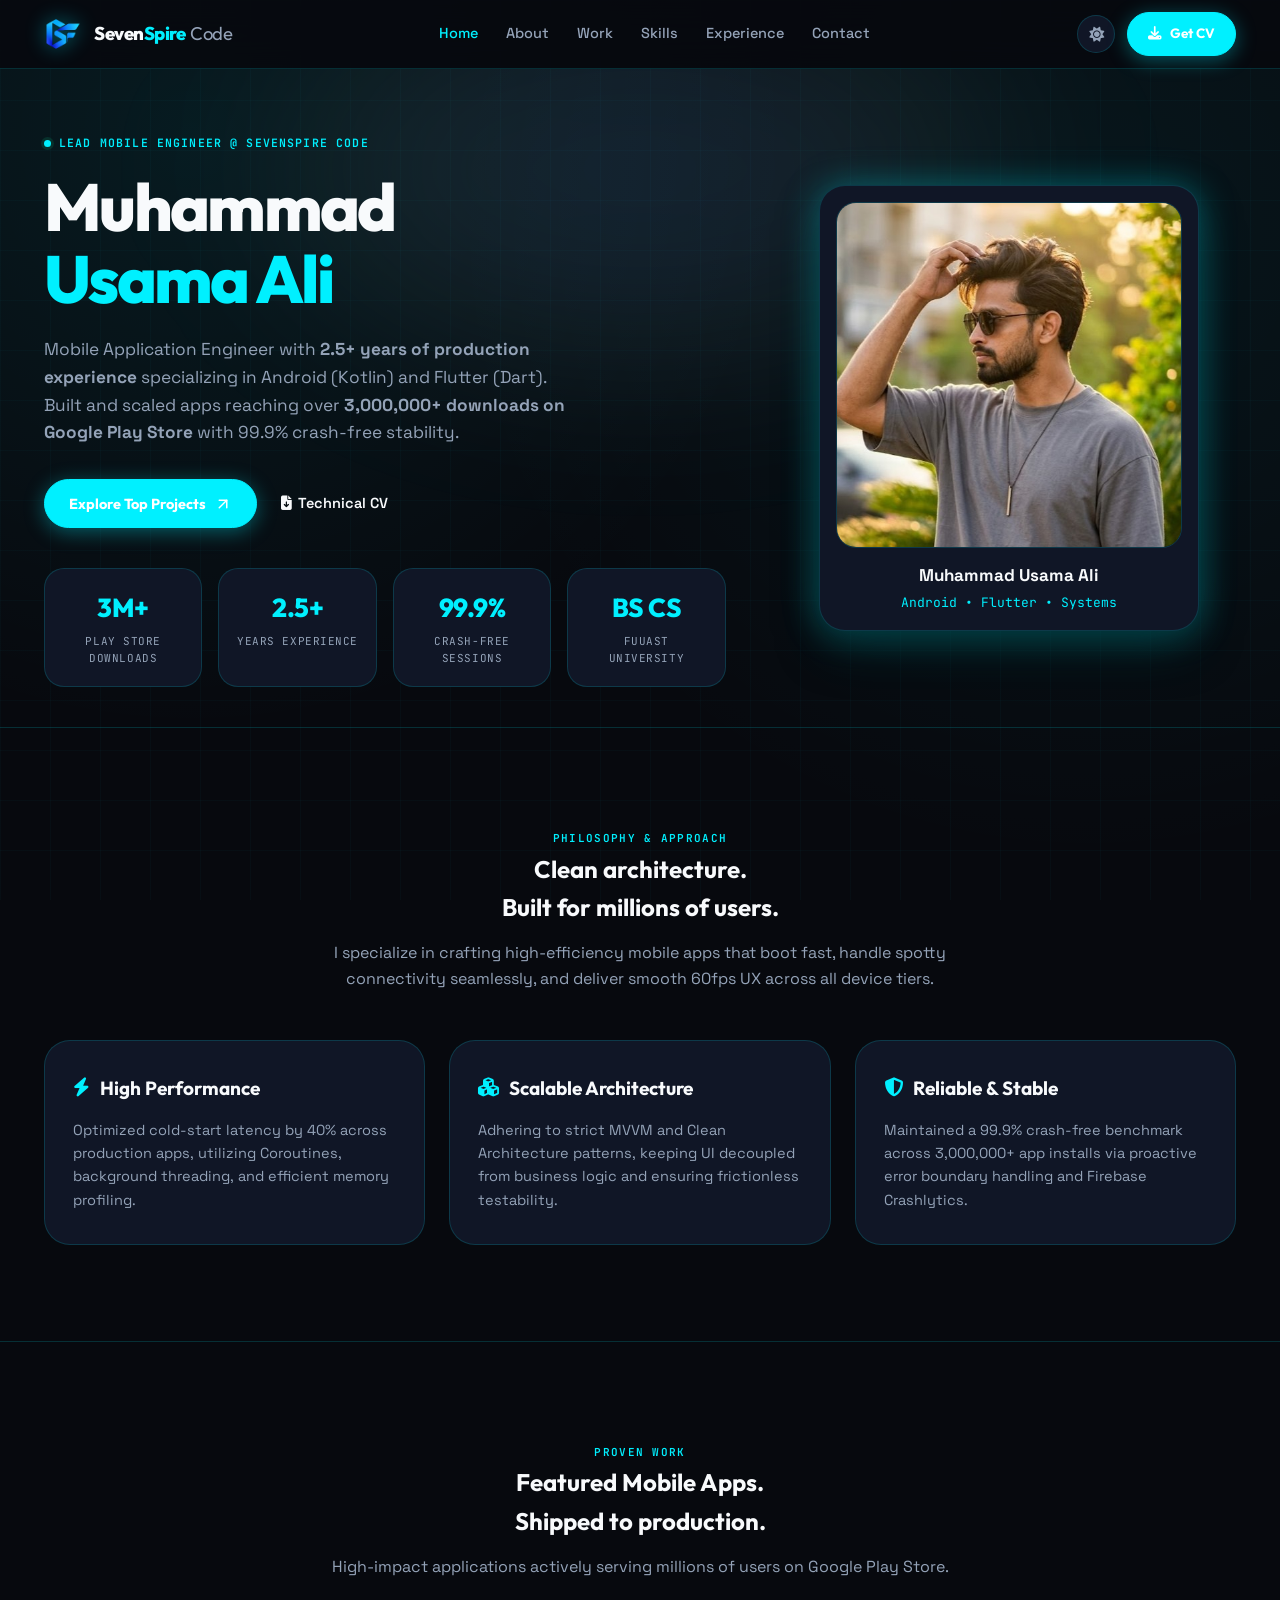
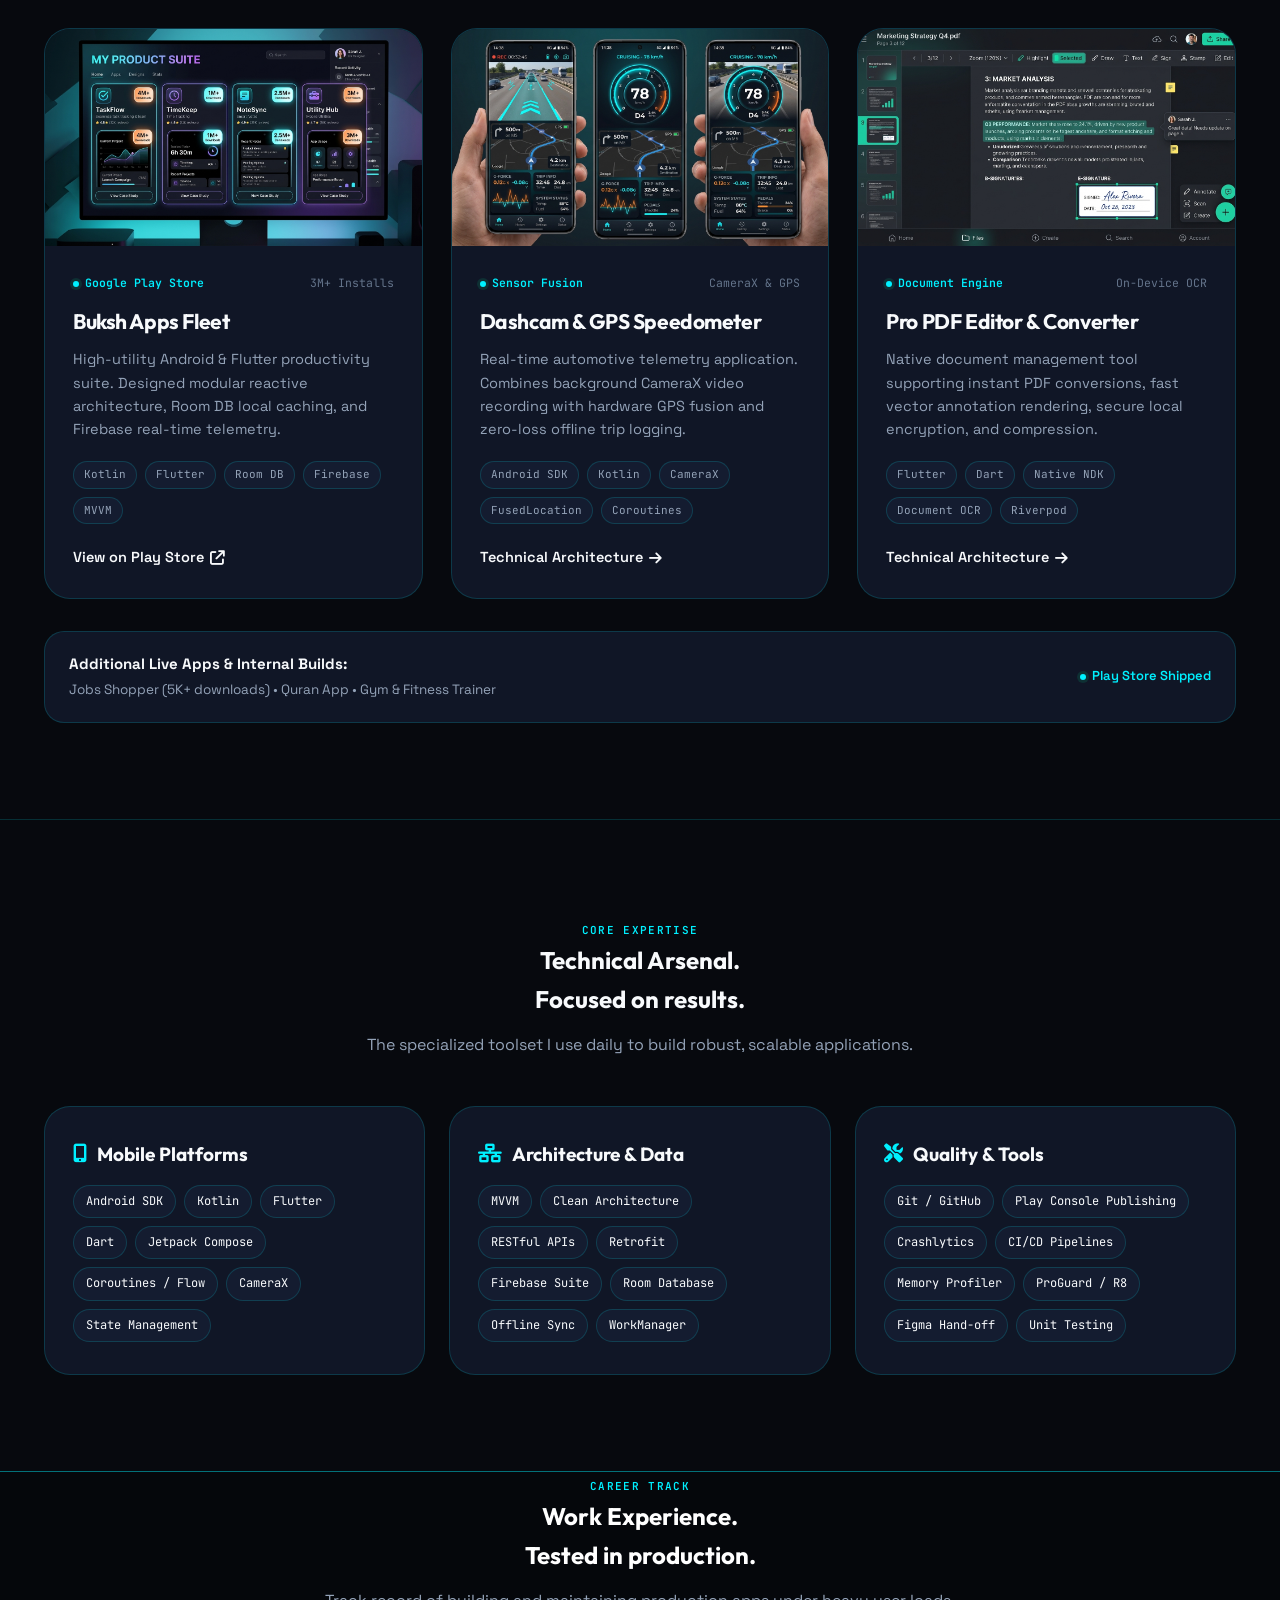
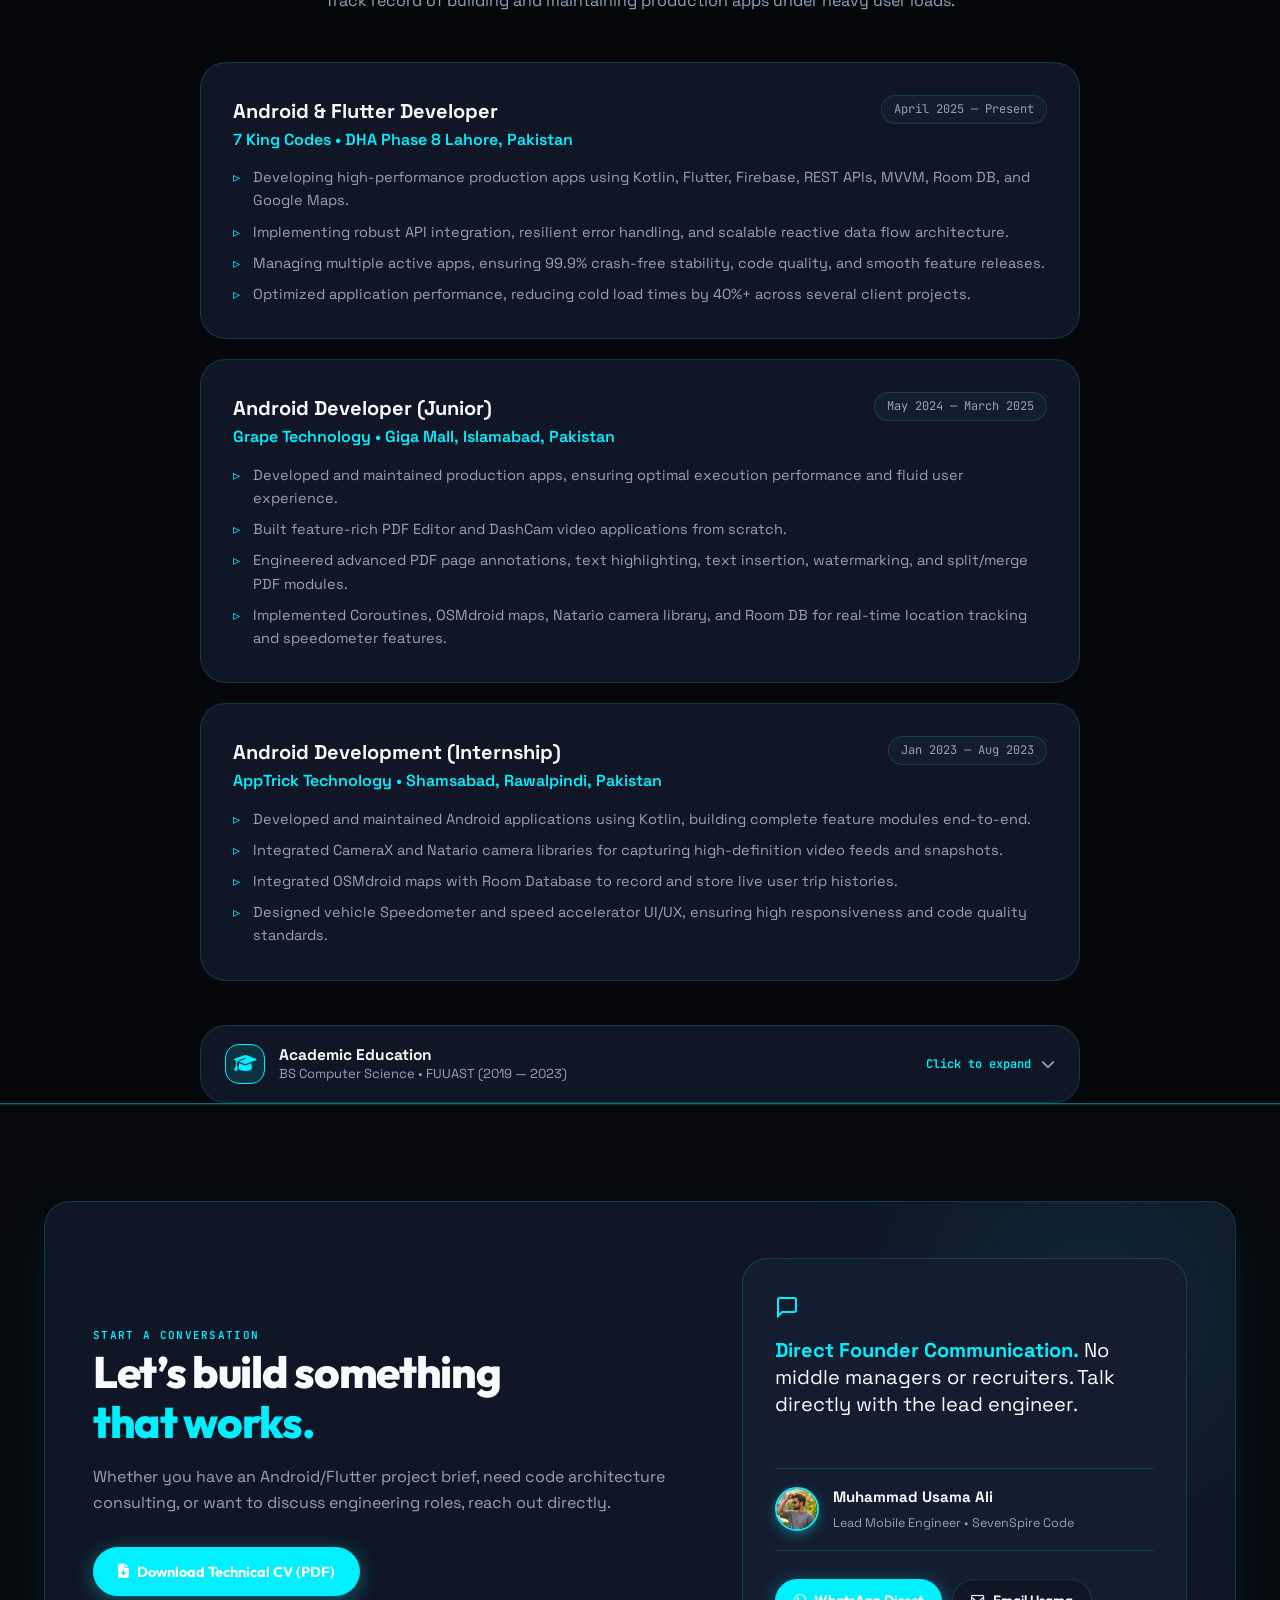
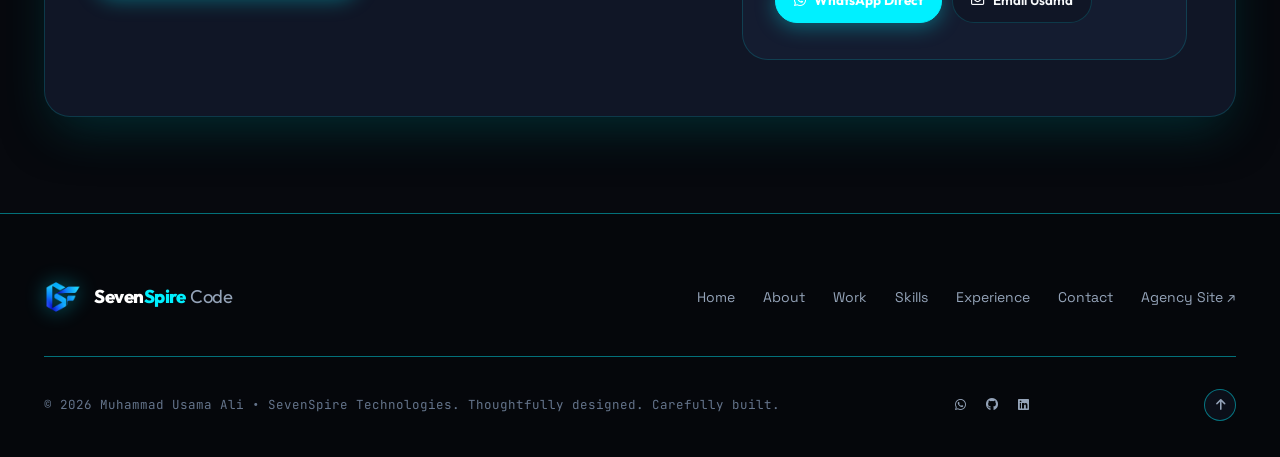
==== commit f1447498: "Rebrand entire studio to SevenSpire Code / SevenSpire Technologies" ====
--- a/portfolio.html
+++ b/portfolio.html
@@ -1,19 +1,22 @@
 <!DOCTYPE html>
 <html lang="en" data-theme="dark">
+
 <head>
   <meta charset="utf-8">
   <meta name="viewport" content="width=device-width, initial-scale=1, viewport-fit=cover">
-  
-  <title>Muhammad Usama Ali | Lead Mobile Engineer — ByteFrame Studio</title>
-  <meta name="description" content="Official portfolio of Muhammad Usama Ali. Lead Mobile Engineer at ByteFrame Studio. Android & Flutter developer with 3M+ Google Play Store downloads.">
+
+  <title>Muhammad Usama Ali | Lead Mobile Engineer — SevenSpire Code</title>
+  <meta name="description"
+    content="Official portfolio of Muhammad Usama Ali. Lead Mobile Engineer at SevenSpire Code. Android & Flutter developer with 3M+ Google Play Store downloads.">
   <meta name="author" content="Muhammad Usama Ali">
   <meta name="theme-color" content="#07090E">
 
   <!-- Open Graph -->
-  <meta property="og:title" content="Muhammad Usama Ali | Lead Mobile Engineer — ByteFrame Studio">
-  <meta property="og:description" content="Android & Flutter Engineer with 3M+ Play Store downloads. High-performance mobile architectures and scalable apps.">
+  <meta property="og:title" content="Muhammad Usama Ali | Lead Mobile Engineer — SevenSpire Code">
+  <meta property="og:description"
+    content="Android & Flutter Engineer with 3M+ Play Store downloads. High-performance mobile architectures and scalable apps.">
   <meta property="og:type" content="website">
-  <meta property="og:url" content="https://byteframestudio.com/portfolio.html">
+  <meta property="og:url" content="https://sevenspirecode.com/portfolio.html">
   <meta property="og:image" content="assets/images/usama-profile.jpg">
 
   <!-- Favicon & App Icons -->
@@ -25,16 +28,17 @@
   <!-- Icons -->
   <link rel="stylesheet" href="https://cdnjs.cloudflare.com/ajax/libs/font-awesome/6.5.1/css/all.min.css">
 
-  <!-- ByteFrame Studio Cyber-Luxe Theme Stylesheet -->
+  <!-- SevenSpire Code Cyber-Luxe Theme Stylesheet -->
   <link rel="stylesheet" href="agency.css?v=8">
 </head>
+
 <body>
 
   <!-- Opening Screen Brand Reveal -->
   <div id="site-preloader" class="site-preloader" aria-hidden="true">
     <div class="preloader-content">
       <div class="preloader-logo-wrap">
-        <img src="assets/images/byteframe-icon.png" alt="ByteFrame Studio" class="preloader-logo-img">
+        <img src="assets/images/byteframe-icon.png" alt="SevenSpire Code" class="preloader-logo-img">
         <div class="preloader-glow-ring"></div>
       </div>
       <div class="preloader-brand-title">
@@ -57,11 +61,13 @@
     <header id="navbar" class="north-nav">
       <div class="north-nav-inner">
         <!-- Brand Link -->
-        <a href="index.html" class="north-brand" aria-label="Return to ByteFrame Studio Home" title="Return to Agency Home">
+        <a href="index.html" class="north-brand" aria-label="Return to SevenSpire Code Home"
+          title="Return to Agency Home">
           <div class="brand-icon-mark">
-            <img src="assets/images/byteframe-icon.png" alt="ByteFrame Studio Logo" class="brand-logo-img">
-          </div>
-          <span class="brand-title">Byte<span class="brand-accent">Frame</span> <span class="brand-light">Studio</span></span>
+            <img src="assets/images/byteframe-icon.png" alt="SevenSpire Code Logo" class="brand-logo-img">
+          </div>
+          <span class="brand-title">Seven<span class="brand-accent">Spire</span> <span
+              class="brand-light">Code</span></span>
         </a>
 
         <!-- Desktop Navigation Links -->
@@ -76,11 +82,13 @@
 
         <!-- Right Actions -->
         <div class="north-nav-actions">
-          <button type="button" class="theme-toggle-btn" id="theme-toggle" aria-label="Toggle theme" title="Toggle Light/Dark Theme">
+          <button type="button" class="theme-toggle-btn" id="theme-toggle" aria-label="Toggle theme"
+            title="Toggle Light/Dark Theme">
             <i class="fa-solid fa-moon" id="theme-icon"></i>
           </button>
 
-          <a href="public/Muhammad_Usama_Ali_Android_Flutter_Resume.pdf" download class="north-button" style="padding: 10px 20px; font-size: 13.5px;">
+          <a href="public/Muhammad_Usama_Ali_Android_Flutter_Resume.pdf" download class="north-button"
+            style="padding: 10px 20px; font-size: 13.5px;">
             <i class="fa-solid fa-download"></i> Get CV
           </a>
 
@@ -94,11 +102,12 @@
     <!-- Mobile Drawer Menu -->
     <div class="north-mobile-layer" id="mobile-drawer" inert aria-hidden="true">
       <button class="north-mobile-backdrop" id="drawer-backdrop" type="button" aria-label="Dismiss navigation"></button>
-      <div id="mobile-navigation" role="dialog" aria-modal="true" aria-label="Site navigation" class="north-mobile-panel">
+      <div id="mobile-navigation" role="dialog" aria-modal="true" aria-label="Site navigation"
+        class="north-mobile-panel">
         <div class="north-mobile-top">
           <div class="mobile-brand-title">
-            <img src="assets/images/byteframe-icon.png" alt="ByteFrame Studio Logo" class="mobile-brand-icon">
-            <span>Byte<span class="brand-accent">Frame</span> <span class="brand-light">Studio</span></span>
+            <img src="assets/images/byteframe-icon.png" alt="SevenSpire Code Logo" class="mobile-brand-icon">
+            <span>Seven<span class="brand-accent">Spire</span> <span class="brand-light">Code</span></span>
           </div>
           <button type="button" class="ac-dialog-close" id="drawer-close" aria-label="Close navigation">
             <i class="fa-solid fa-xmark"></i>
@@ -112,11 +121,13 @@
           <a href="#skills"><span>04</span> Skills <i class="fa-solid fa-arrow-up-right-from-square"></i></a>
           <a href="#experience"><span>05</span> Experience <i class="fa-solid fa-arrow-up-right-from-square"></i></a>
           <a href="#contact"><span>06</span> Contact <i class="fa-solid fa-arrow-up-right-from-square"></i></a>
-          <a href="index.html" style="color: var(--accent); font-weight: 700;"><span>07</span> ByteFrame Agency <i class="fa-solid fa-arrow-up-right-from-square"></i></a>
+          <a href="index.html" style="color: var(--accent); font-weight: 700;"><span>07</span> SevenSpire Agency <i
+              class="fa-solid fa-arrow-up-right-from-square"></i></a>
         </nav>
 
         <div class="north-mobile-bottom">
-          <a href="public/Muhammad_Usama_Ali_Android_Flutter_Resume.pdf" download class="north-button" style="width: 100%;">
+          <a href="public/Muhammad_Usama_Ali_Android_Flutter_Resume.pdf" download class="north-button"
+            style="width: 100%;">
             <i class="fa-solid fa-download"></i> Download CV
           </a>
         </div>
@@ -136,19 +147,22 @@
         <!-- Hero Copy -->
         <div class="portfolio-hero-copy">
           <p class="north-eyebrow">
-            <span></span> LEAD MOBILE ENGINEER @ BYTEFRAME STUDIO
+            <span></span> LEAD MOBILE ENGINEER @ SEVENSPIRE CODE
           </p>
 
-          <h1>Muhammad<br/><span>Usama Ali</span></h1>
+          <h1>Muhammad<br /><span>Usama Ali</span></h1>
 
           <p class="north-hero-description">
-            Mobile Application Engineer with <strong>2.5+ years of production experience</strong> specializing in Android (Kotlin) and Flutter (Dart). Built and scaled apps reaching over <strong>3,000,000+ downloads on Google Play Store</strong> with 99.9% crash-free stability.
+            Mobile Application Engineer with <strong>2.5+ years of production experience</strong> specializing in
+            Android (Kotlin) and Flutter (Dart). Built and scaled apps reaching over <strong>3,000,000+ downloads on
+              Google Play Store</strong> with 99.9% crash-free stability.
           </p>
 
           <div class="north-hero-actions">
             <a href="#projects" class="north-button">
               Explore Top Projects
-              <svg xmlns="http://www.w3.org/2000/svg" width="18" height="18" viewBox="0 0 24 24" fill="none" stroke="currentColor" stroke-width="2" stroke-linecap="round" stroke-linejoin="round">
+              <svg xmlns="http://www.w3.org/2000/svg" width="18" height="18" viewBox="0 0 24 24" fill="none"
+                stroke="currentColor" stroke-width="2" stroke-linecap="round" stroke-linejoin="round">
                 <path d="M7 7h10v10"></path>
                 <path d="M7 17 17 7"></path>
               </svg>
@@ -185,7 +199,8 @@
           <img src="assets/images/usama-profile.jpg?v=2" alt="Muhammad Usama Ali" class="portfolio-avatar-img">
           <div style="margin-top: 14px; text-align: center;">
             <strong style="display: block; font-size: 17px; color: var(--text);">Muhammad Usama Ali</strong>
-            <span style="font-size: 13px; color: var(--accent); font-family: var(--font-mono);">Android • Flutter • Systems</span>
+            <span style="font-size: 13px; color: var(--accent); font-family: var(--font-mono);">Android • Flutter •
+              Systems</span>
           </div>
         </div>
       </div>
@@ -198,29 +213,34 @@
       <div class="home-content">
         <div class="north-centered-heading">
           <span class="north-panel-number">PHILOSOPHY &amp; APPROACH</span>
-          <h2>Clean architecture.<br/><span>Built for millions of users.</span></h2>
+          <h2>Clean architecture.<br /><span>Built for millions of users.</span></h2>
           <p>
-            I specialize in crafting high-efficiency mobile apps that boot fast, handle spotty connectivity seamlessly, and deliver smooth 60fps UX across all device tiers.
+            I specialize in crafting high-efficiency mobile apps that boot fast, handle spotty connectivity seamlessly,
+            and deliver smooth 60fps UX across all device tiers.
           </p>
         </div>
 
-        <div style="display: grid; grid-template-columns: repeat(auto-fit, minmax(300px, 1fr)); gap: 24px; margin-top: 40px;">
+        <div
+          style="display: grid; grid-template-columns: repeat(auto-fit, minmax(300px, 1fr)); gap: 24px; margin-top: 40px;">
           <div class="skill-deck-card">
             <h3><i class="fa-solid fa-bolt"></i> High Performance</h3>
             <p style="font-size: 14.5px; color: var(--text-muted); line-height: 1.6;">
-              Optimized cold-start latency by 40% across production apps, utilizing Coroutines, background threading, and efficient memory profiling.
+              Optimized cold-start latency by 40% across production apps, utilizing Coroutines, background threading,
+              and efficient memory profiling.
             </p>
           </div>
           <div class="skill-deck-card">
             <h3><i class="fa-solid fa-cubes"></i> Scalable Architecture</h3>
             <p style="font-size: 14.5px; color: var(--text-muted); line-height: 1.6;">
-              Adhering to strict MVVM and Clean Architecture patterns, keeping UI decoupled from business logic and ensuring frictionless testability.
+              Adhering to strict MVVM and Clean Architecture patterns, keeping UI decoupled from business logic and
+              ensuring frictionless testability.
             </p>
           </div>
           <div class="skill-deck-card">
             <h3><i class="fa-solid fa-shield-halved"></i> Reliable &amp; Stable</h3>
             <p style="font-size: 14.5px; color: var(--text-muted); line-height: 1.6;">
-              Maintained a 99.9% crash-free benchmark across 3,000,000+ app installs via proactive error boundary handling and Firebase Crashlytics.
+              Maintained a 99.9% crash-free benchmark across 3,000,000+ app installs via proactive error boundary
+              handling and Firebase Crashlytics.
             </p>
           </div>
         </div>
@@ -234,7 +254,7 @@
       <div class="home-content">
         <div class="north-centered-heading">
           <span class="north-panel-number">PROVEN WORK</span>
-          <h2>Featured Mobile Apps.<br/><span>Shipped to production.</span></h2>
+          <h2>Featured Mobile Apps.<br /><span>Shipped to production.</span></h2>
           <p>
             High-impact applications actively serving millions of users on Google Play Store.
           </p>
@@ -254,7 +274,8 @@
                 </div>
                 <h3>Buksh Apps Fleet</h3>
                 <p>
-                  High-utility Android &amp; Flutter productivity suite. Designed modular reactive architecture, Room DB local caching, and Firebase real-time telemetry.
+                  High-utility Android &amp; Flutter productivity suite. Designed modular reactive architecture, Room DB
+                  local caching, and Firebase real-time telemetry.
                 </p>
               </div>
               <div>
@@ -285,7 +306,8 @@
                 </div>
                 <h3>Dashcam &amp; GPS Speedometer</h3>
                 <p>
-                  Real-time automotive telemetry application. Combines background CameraX video recording with hardware GPS fusion and zero-loss offline trip logging.
+                  Real-time automotive telemetry application. Combines background CameraX video recording with hardware
+                  GPS fusion and zero-loss offline trip logging.
                 </p>
               </div>
               <div>
@@ -316,7 +338,8 @@
                 </div>
                 <h3>Pro PDF Editor &amp; Converter</h3>
                 <p>
-                  Native document management tool supporting instant PDF conversions, fast vector annotation rendering, secure local encryption, and compression.
+                  Native document management tool supporting instant PDF conversions, fast vector annotation rendering,
+                  secure local encryption, and compression.
                 </p>
               </div>
               <div>
@@ -336,10 +359,13 @@
         </div>
 
         <!-- Additional Live Apps From CV -->
-        <div style="margin-top: 32px; padding: 20px 24px; background: var(--surface); border: 1px solid var(--line); border-radius: var(--radius-lg); display: flex; align-items: center; justify-content: space-between; flex-wrap: wrap; gap: 16px;">
+        <div
+          style="margin-top: 32px; padding: 20px 24px; background: var(--surface); border: 1px solid var(--line); border-radius: var(--radius-lg); display: flex; align-items: center; justify-content: space-between; flex-wrap: wrap; gap: 16px;">
           <div>
-            <strong style="display: block; font-size: 15px; color: var(--text);">Additional Live Apps &amp; Internal Builds:</strong>
-            <span style="font-size: 13.5px; color: var(--text-muted);">Jobs Shopper (5K+ downloads) • Quran App • Gym &amp; Fitness Trainer</span>
+            <strong style="display: block; font-size: 15px; color: var(--text);">Additional Live Apps &amp; Internal
+              Builds:</strong>
+            <span style="font-size: 13.5px; color: var(--text-muted);">Jobs Shopper (5K+ downloads) • Quran App • Gym
+              &amp; Fitness Trainer</span>
           </div>
           <span class="badge-live-pulse" style="font-size: 13px;">Play Store Shipped</span>
         </div>
@@ -353,7 +379,7 @@
       <div class="home-content">
         <div class="north-centered-heading">
           <span class="north-panel-number">CORE EXPERTISE</span>
-          <h2>Technical Arsenal.<br/><span>Focused on results.</span></h2>
+          <h2>Technical Arsenal.<br /><span>Focused on results.</span></h2>
           <p>
             The specialized toolset I use daily to build robust, scalable applications.
           </p>
@@ -415,7 +441,7 @@
       <div class="home-content">
         <div class="north-centered-heading">
           <span class="north-panel-number" style="color: var(--accent);">CAREER TRACK</span>
-          <h2 style="color: #FFFFFF;">Work Experience.<br/><span>Tested in production.</span></h2>
+          <h2 style="color: #FFFFFF;">Work Experience.<br /><span>Tested in production.</span></h2>
           <p style="color: #94A3B8;">
             Track record of building and maintaining production apps under heavy user loads.
           </p>
@@ -432,10 +458,14 @@
               <span class="timeline-period">April 2025 — Present</span>
             </div>
             <ul>
-              <li>Developing high-performance production apps using Kotlin, Flutter, Firebase, REST APIs, MVVM, Room DB, and Google Maps.</li>
-              <li>Implementing robust API integration, resilient error handling, and scalable reactive data flow architecture.</li>
-              <li>Managing multiple active apps, ensuring 99.9% crash-free stability, code quality, and smooth feature releases.</li>
-              <li>Optimized application performance, reducing cold load times by 40%+ across several client projects.</li>
+              <li>Developing high-performance production apps using Kotlin, Flutter, Firebase, REST APIs, MVVM, Room DB,
+                and Google Maps.</li>
+              <li>Implementing robust API integration, resilient error handling, and scalable reactive data flow
+                architecture.</li>
+              <li>Managing multiple active apps, ensuring 99.9% crash-free stability, code quality, and smooth feature
+                releases.</li>
+              <li>Optimized application performance, reducing cold load times by 40%+ across several client projects.
+              </li>
             </ul>
           </div>
 
@@ -449,10 +479,13 @@
               <span class="timeline-period">May 2024 — March 2025</span>
             </div>
             <ul>
-              <li>Developed and maintained production apps, ensuring optimal execution performance and fluid user experience.</li>
+              <li>Developed and maintained production apps, ensuring optimal execution performance and fluid user
+                experience.</li>
               <li>Built feature-rich PDF Editor and DashCam video applications from scratch.</li>
-              <li>Engineered advanced PDF page annotations, text highlighting, text insertion, watermarking, and split/merge PDF modules.</li>
-              <li>Implemented Coroutines, OSMdroid maps, Natario camera library, and Room DB for real-time location tracking and speedometer features.</li>
+              <li>Engineered advanced PDF page annotations, text highlighting, text insertion, watermarking, and
+                split/merge PDF modules.</li>
+              <li>Implemented Coroutines, OSMdroid maps, Natario camera library, and Room DB for real-time location
+                tracking and speedometer features.</li>
             </ul>
           </div>
 
@@ -466,16 +499,20 @@
               <span class="timeline-period">Jan 2023 — Aug 2023</span>
             </div>
             <ul>
-              <li>Developed and maintained Android applications using Kotlin, building complete feature modules end-to-end.</li>
-              <li>Integrated CameraX and Natario camera libraries for capturing high-definition video feeds and snapshots.</li>
+              <li>Developed and maintained Android applications using Kotlin, building complete feature modules
+                end-to-end.</li>
+              <li>Integrated CameraX and Natario camera libraries for capturing high-definition video feeds and
+                snapshots.</li>
               <li>Integrated OSMdroid maps with Room Database to record and store live user trip histories.</li>
-              <li>Designed vehicle Speedometer and speed accelerator UI/UX, ensuring high responsiveness and code quality standards.</li>
+              <li>Designed vehicle Speedometer and speed accelerator UI/UX, ensuring high responsiveness and code
+                quality standards.</li>
             </ul>
           </div>
 
           <!-- Academic Education Expandable Dropdown (Collapsed by default, zero vertical scroll bloat) -->
           <div class="edu-dropdown-card" id="edu-dropdown-card">
-            <button type="button" class="edu-dropdown-toggle" id="edu-toggle" aria-expanded="false" aria-controls="edu-pane">
+            <button type="button" class="edu-dropdown-toggle" id="edu-toggle" aria-expanded="false"
+              aria-controls="edu-pane">
               <div class="edu-toggle-left">
                 <div class="edu-toggle-icon">
                   <i class="fa-solid fa-graduation-cap"></i>
@@ -528,9 +565,10 @@
             <!-- Left Info -->
             <div>
               <span class="north-panel-number">START A CONVERSATION</span>
-              <h2>Let’s build something<br/><span>that works.</span></h2>
+              <h2>Let’s build something<br /><span>that works.</span></h2>
               <p>
-                Whether you have an Android/Flutter project brief, need code architecture consulting, or want to discuss engineering roles, reach out directly.
+                Whether you have an Android/Flutter project brief, need code architecture consulting, or want to discuss
+                engineering roles, reach out directly.
               </p>
 
               <!-- Resume Download Strip (Technical CV Only) -->
@@ -548,22 +586,25 @@
               </svg>
 
               <p>
-                <strong>Direct Founder Communication.</strong> No middle managers or recruiters. Talk directly with the lead engineer.
+                <strong>Direct Founder Communication.</strong> No middle managers or recruiters. Talk directly with the
+                lead engineer.
               </p>
 
               <div class="north-founder-line">
                 <img src="assets/images/usama-profile.jpg?v=2" alt="Muhammad Usama Ali" class="home-founder-avatar-img">
                 <div>
                   <strong>Muhammad Usama Ali</strong>
-                  <span>Lead Mobile Engineer • ByteFrame Studio</span>
+                  <span>Lead Mobile Engineer • SevenSpire Code</span>
                 </div>
               </div>
 
               <div class="founder-quick-actions" style="margin-top: 10px;">
-                <a href="https://wa.me/923404779596" target="_blank" rel="noopener noreferrer" class="north-button" style="padding: 10px 18px; font-size: 13.5px;">
+                <a href="https://wa.me/923404779596" target="_blank" rel="noopener noreferrer" class="north-button"
+                  style="padding: 10px 18px; font-size: 13.5px;">
                   <i class="fa-brands fa-whatsapp"></i> WhatsApp Direct
                 </a>
-                <a href="mailto:u3345ali@gmail.com" class="north-button-secondary" style="padding: 10px 18px; font-size: 13.5px;">
+                <a href="mailto:u3345ali@gmail.com" class="north-button-secondary"
+                  style="padding: 10px 18px; font-size: 13.5px;">
                   <i class="fa-regular fa-envelope"></i> Email Usama
                 </a>
               </div>
@@ -581,11 +622,12 @@
   <footer id="footer" class="home-footer">
     <div class="home-content">
       <div class="home-footer-top">
-        <a class="north-brand" href="#hero" aria-label="ByteFrame Studio Home">
+        <a class="north-brand" href="#hero" aria-label="SevenSpire Code Home">
           <div class="brand-icon-mark">
-            <img src="assets/images/byteframe-icon.png" alt="ByteFrame Studio Logo" class="brand-logo-img">
-          </div>
-          <span class="brand-title">Byte<span class="brand-accent">Frame</span> <span class="brand-light">Studio</span></span>
+            <img src="assets/images/byteframe-icon.png" alt="SevenSpire Code Logo" class="brand-logo-img">
+          </div>
+          <span class="brand-title">Seven<span class="brand-accent">Spire</span> <span
+              class="brand-light">Code</span></span>
         </a>
 
         <nav aria-label="Footer navigation">
@@ -600,12 +642,15 @@
       </div>
 
       <div class="home-footer-bottom">
-        <p>&copy; 2026 Muhammad Usama Ali • ByteFrame Studio. Thoughtfully designed. Carefully built.</p>
+        <p>&copy; 2026 Muhammad Usama Ali • SevenSpire Technologies. Thoughtfully designed. Carefully built.</p>
 
         <div class="home-footer-socials">
-          <a href="https://wa.me/923404779596" target="_blank" rel="noopener noreferrer" aria-label="WhatsApp"><i class="fa-brands fa-whatsapp"></i></a>
-          <a href="https://github.com/MuhammadUsamaAli" target="_blank" rel="noopener noreferrer" aria-label="GitHub"><i class="fa-brands fa-github"></i></a>
-          <a href="https://linkedin.com" target="_blank" rel="noopener noreferrer" aria-label="LinkedIn"><i class="fa-brands fa-linkedin"></i></a>
+          <a href="https://wa.me/923404779596" target="_blank" rel="noopener noreferrer" aria-label="WhatsApp"><i
+              class="fa-brands fa-whatsapp"></i></a>
+          <a href="https://github.com/MuhammadUsamaAli" target="_blank" rel="noopener noreferrer" aria-label="GitHub"><i
+              class="fa-brands fa-github"></i></a>
+          <a href="https://linkedin.com" target="_blank" rel="noopener noreferrer" aria-label="LinkedIn"><i
+              class="fa-brands fa-linkedin"></i></a>
         </div>
 
         <div class="home-footer-legal">
@@ -748,4 +793,5 @@
     }
   </script>
 </body>
-</html>
+
+</html>
--- a/agency.css
+++ b/agency.css
@@ -1,5 +1,5 @@
 /* ==========================================================================
-   BYTEFRAME STUDIO — CYBER-LUXURY ARCHITECT DESIGN SYSTEM
+   SEVENSPIRE CODE — CYBER-LUXURY ARCHITECT DESIGN SYSTEM
    Bespoke high-performance engineering & design identity.
    Obsidian dark matrix canvas, holographic neon cyan/violet accents,
    geometric frame corners, interactive telemetry HUD, and tactile cards.
@@ -9,7 +9,7 @@
 
 :root,
 [data-theme="dark"] {
-  /* Default & Dark Mode: ByteFrame Obsidian & Single Primary Cyan */
+  /* Default & Dark Mode: SevenSpire Obsidian & Single Primary Cyan */
   --bg: #07090E;
   --bg-subtle: #0C101A;
   --surface: #101626;
@@ -816,7 +816,7 @@
 }
 
 /* ==========================================================================
-   BYTEFRAME HERO STAGE & 3D CYBERNETIC ENGINE VISUAL
+   SEVENSPIRE HERO STAGE & 3D CYBERNETIC ENGINE VISUAL
    ========================================================================== */
 .byteframe-stage {
   position: relative;
@@ -2158,7 +2158,7 @@
 }
 
 /* ==========================================================================
-   PORTFOLIO STYLES (MATCHING BYTEFRAME STUDIO THEME)
+   PORTFOLIO STYLES (MATCHING SEVENSPIRE CODE THEME)
    ========================================================================== */
 .portfolio-hero-grid {
   display: grid;
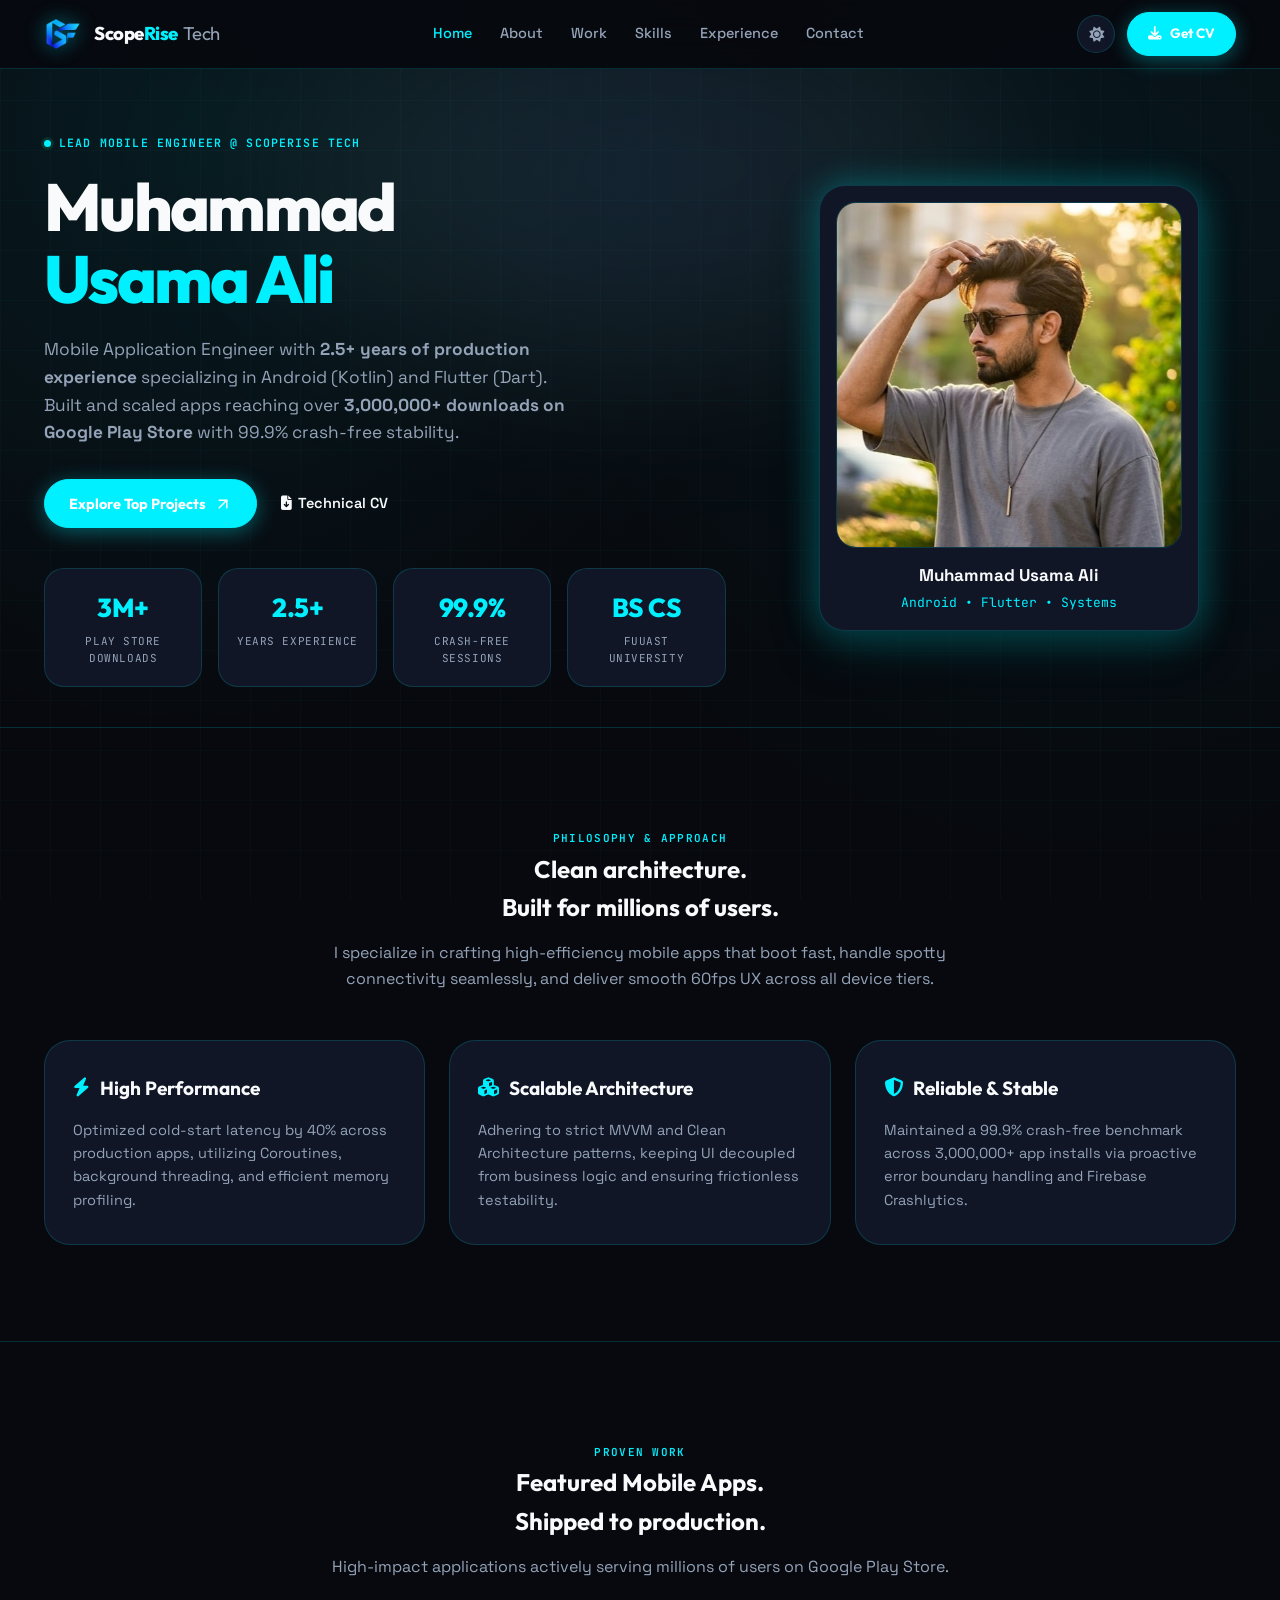
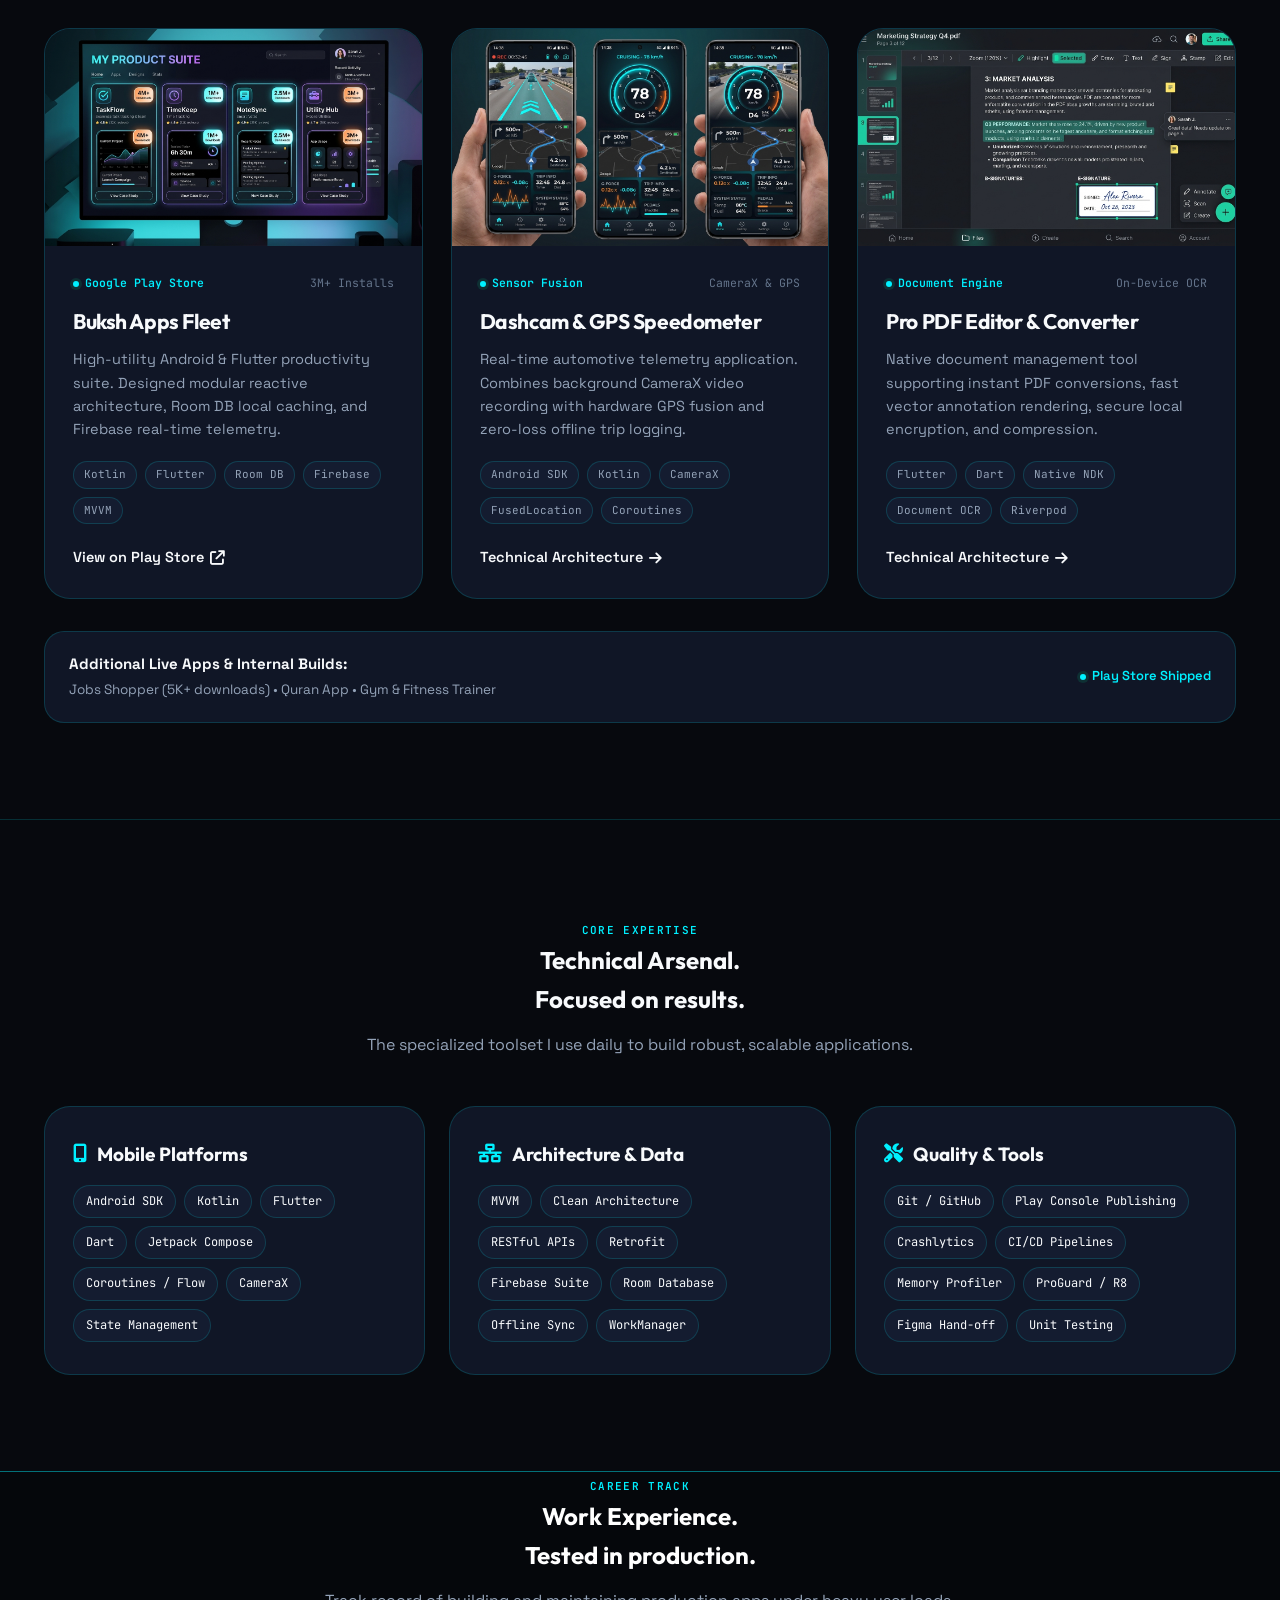
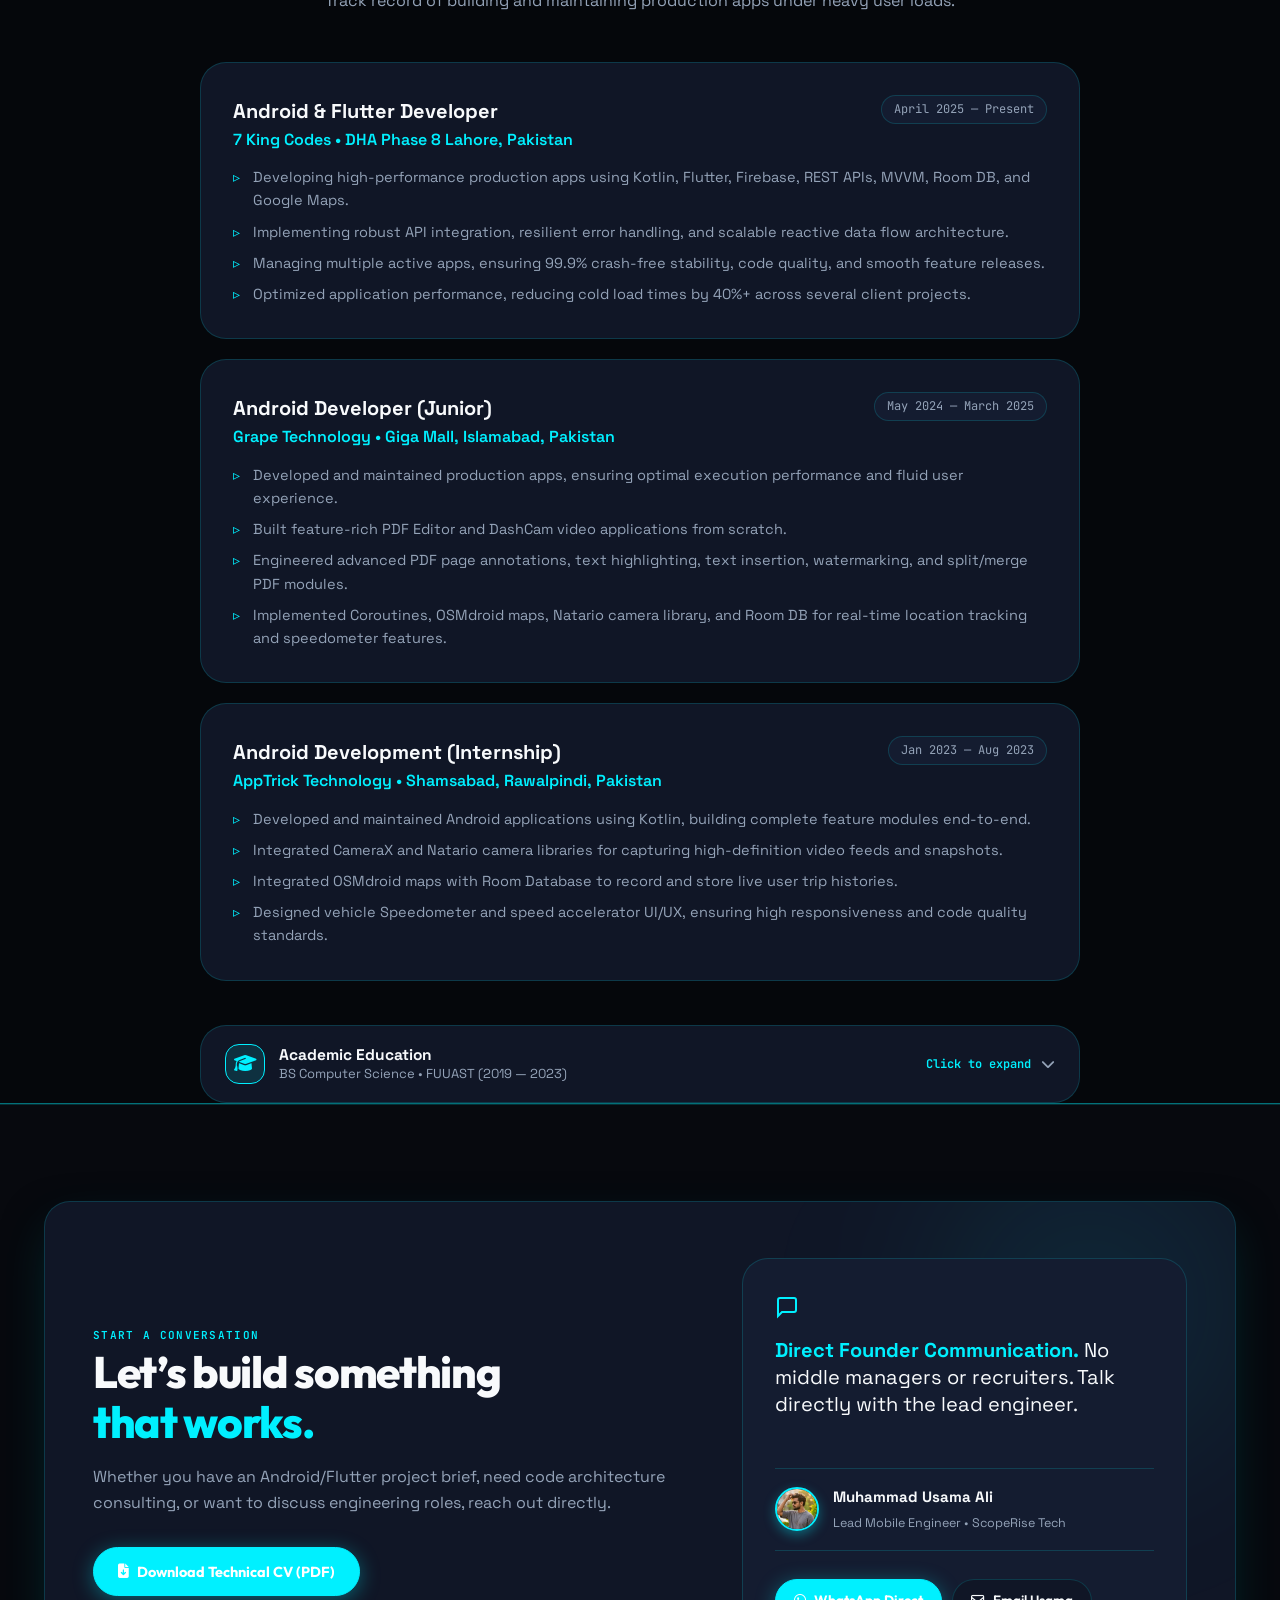
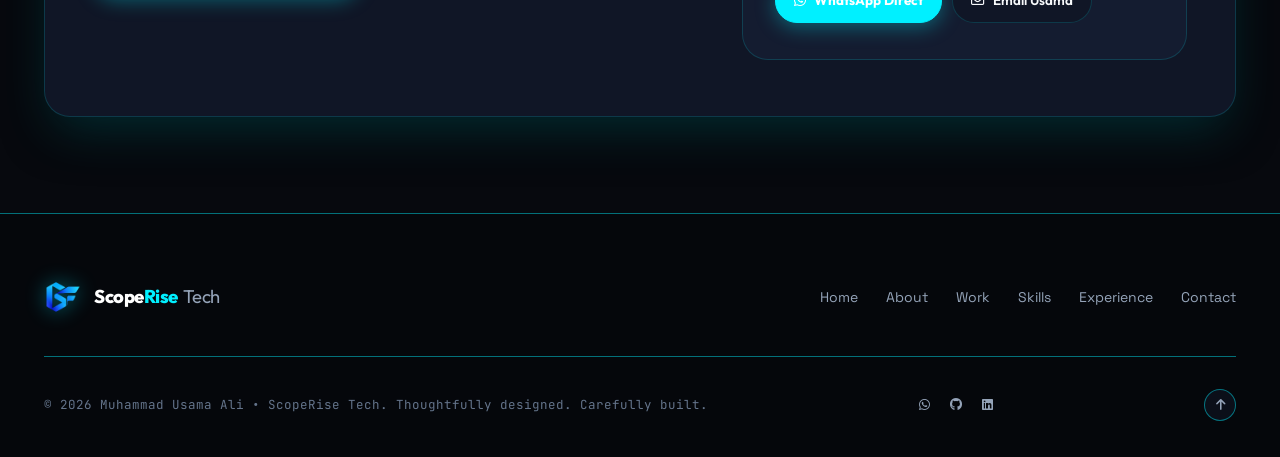
==== commit 66b6b29d: "Rebrand to ScopeRise Tech and isolate portfolio navigation" ====
--- a/portfolio.html
+++ b/portfolio.html
@@ -5,18 +5,18 @@
   <meta charset="utf-8">
   <meta name="viewport" content="width=device-width, initial-scale=1, viewport-fit=cover">
 
-  <title>Muhammad Usama Ali | Lead Mobile Engineer — SevenSpire Code</title>
+  <title>Muhammad Usama Ali | Lead Mobile Engineer — ScopeRise Tech</title>
   <meta name="description"
-    content="Official portfolio of Muhammad Usama Ali. Lead Mobile Engineer at SevenSpire Code. Android & Flutter developer with 3M+ Google Play Store downloads.">
+    content="Official portfolio of Muhammad Usama Ali. Lead Mobile Engineer at ScopeRise Tech. Android & Flutter developer with 3M+ Google Play Store downloads.">
   <meta name="author" content="Muhammad Usama Ali">
   <meta name="theme-color" content="#07090E">
 
   <!-- Open Graph -->
-  <meta property="og:title" content="Muhammad Usama Ali | Lead Mobile Engineer — SevenSpire Code">
+  <meta property="og:title" content="Muhammad Usama Ali | Lead Mobile Engineer — ScopeRise Tech">
   <meta property="og:description"
     content="Android & Flutter Engineer with 3M+ Play Store downloads. High-performance mobile architectures and scalable apps.">
   <meta property="og:type" content="website">
-  <meta property="og:url" content="https://sevenspirecode.com/portfolio.html">
+  <meta property="og:url" content="https://scoperisetech.com/portfolio.html">
   <meta property="og:image" content="assets/images/usama-profile.jpg">
 
   <!-- Favicon & App Icons -->
@@ -28,7 +28,7 @@
   <!-- Icons -->
   <link rel="stylesheet" href="https://cdnjs.cloudflare.com/ajax/libs/font-awesome/6.5.1/css/all.min.css">
 
-  <!-- SevenSpire Code Cyber-Luxe Theme Stylesheet -->
+  <!-- ScopeRise Tech Cyber-Luxe Theme Stylesheet -->
   <link rel="stylesheet" href="agency.css?v=8">
 </head>
 
@@ -38,7 +38,7 @@
   <div id="site-preloader" class="site-preloader" aria-hidden="true">
     <div class="preloader-content">
       <div class="preloader-logo-wrap">
-        <img src="assets/images/byteframe-icon.png" alt="SevenSpire Code" class="preloader-logo-img">
+        <img src="assets/images/byteframe-icon.png" alt="ScopeRise Tech" class="preloader-logo-img">
         <div class="preloader-glow-ring"></div>
       </div>
       <div class="preloader-brand-title">
@@ -61,13 +61,13 @@
     <header id="navbar" class="north-nav">
       <div class="north-nav-inner">
         <!-- Brand Link -->
-        <a href="index.html" class="north-brand" aria-label="Return to SevenSpire Code Home"
-          title="Return to Agency Home">
+        <a href="#hero" class="north-brand" aria-label="ScopeRise Tech"
+          title="ScopeRise Tech">
           <div class="brand-icon-mark">
-            <img src="assets/images/byteframe-icon.png" alt="SevenSpire Code Logo" class="brand-logo-img">
-          </div>
-          <span class="brand-title">Seven<span class="brand-accent">Spire</span> <span
-              class="brand-light">Code</span></span>
+            <img src="assets/images/byteframe-icon.png" alt="ScopeRise Tech Logo" class="brand-logo-img">
+          </div>
+          <span class="brand-title">Scope<span class="brand-accent">Rise</span> <span
+              class="brand-light">Tech</span></span>
         </a>
 
         <!-- Desktop Navigation Links -->
@@ -106,8 +106,8 @@
         class="north-mobile-panel">
         <div class="north-mobile-top">
           <div class="mobile-brand-title">
-            <img src="assets/images/byteframe-icon.png" alt="SevenSpire Code Logo" class="mobile-brand-icon">
-            <span>Seven<span class="brand-accent">Spire</span> <span class="brand-light">Code</span></span>
+            <img src="assets/images/byteframe-icon.png" alt="ScopeRise Tech Logo" class="mobile-brand-icon">
+            <span>Scope<span class="brand-accent">Rise</span> <span class="brand-light">Tech</span></span>
           </div>
           <button type="button" class="ac-dialog-close" id="drawer-close" aria-label="Close navigation">
             <i class="fa-solid fa-xmark"></i>
@@ -121,8 +121,6 @@
           <a href="#skills"><span>04</span> Skills <i class="fa-solid fa-arrow-up-right-from-square"></i></a>
           <a href="#experience"><span>05</span> Experience <i class="fa-solid fa-arrow-up-right-from-square"></i></a>
           <a href="#contact"><span>06</span> Contact <i class="fa-solid fa-arrow-up-right-from-square"></i></a>
-          <a href="index.html" style="color: var(--accent); font-weight: 700;"><span>07</span> SevenSpire Agency <i
-              class="fa-solid fa-arrow-up-right-from-square"></i></a>
         </nav>
 
         <div class="north-mobile-bottom">
@@ -147,7 +145,7 @@
         <!-- Hero Copy -->
         <div class="portfolio-hero-copy">
           <p class="north-eyebrow">
-            <span></span> LEAD MOBILE ENGINEER @ SEVENSPIRE CODE
+            <span></span> LEAD MOBILE ENGINEER @ SCOPERISE TECH
           </p>
 
           <h1>Muhammad<br /><span>Usama Ali</span></h1>
@@ -594,7 +592,7 @@
                 <img src="assets/images/usama-profile.jpg?v=2" alt="Muhammad Usama Ali" class="home-founder-avatar-img">
                 <div>
                   <strong>Muhammad Usama Ali</strong>
-                  <span>Lead Mobile Engineer • SevenSpire Code</span>
+                  <span>Lead Mobile Engineer • ScopeRise Tech</span>
                 </div>
               </div>
 
@@ -622,12 +620,12 @@
   <footer id="footer" class="home-footer">
     <div class="home-content">
       <div class="home-footer-top">
-        <a class="north-brand" href="#hero" aria-label="SevenSpire Code Home">
+        <a class="north-brand" href="#hero" aria-label="ScopeRise Tech Home">
           <div class="brand-icon-mark">
-            <img src="assets/images/byteframe-icon.png" alt="SevenSpire Code Logo" class="brand-logo-img">
-          </div>
-          <span class="brand-title">Seven<span class="brand-accent">Spire</span> <span
-              class="brand-light">Code</span></span>
+            <img src="assets/images/byteframe-icon.png" alt="ScopeRise Tech Logo" class="brand-logo-img">
+          </div>
+          <span class="brand-title">Scope<span class="brand-accent">Rise</span> <span
+              class="brand-light">Tech</span></span>
         </a>
 
         <nav aria-label="Footer navigation">
@@ -637,12 +635,11 @@
           <a href="#skills">Skills</a>
           <a href="#experience">Experience</a>
           <a href="#contact">Contact</a>
-          <a href="index.html">Agency Site ↗</a>
         </nav>
       </div>
 
       <div class="home-footer-bottom">
-        <p>&copy; 2026 Muhammad Usama Ali • SevenSpire Technologies. Thoughtfully designed. Carefully built.</p>
+        <p>&copy; 2026 Muhammad Usama Ali • ScopeRise Tech. Thoughtfully designed. Carefully built.</p>
 
         <div class="home-footer-socials">
           <a href="https://wa.me/923404779596" target="_blank" rel="noopener noreferrer" aria-label="WhatsApp"><i
--- a/agency.css
+++ b/agency.css
@@ -1,5 +1,5 @@
 /* ==========================================================================
-   SEVENSPIRE CODE — CYBER-LUXURY ARCHITECT DESIGN SYSTEM
+   SCOPERISE TECH — CYBER-LUXURY ARCHITECT DESIGN SYSTEM
    Bespoke high-performance engineering & design identity.
    Obsidian dark matrix canvas, holographic neon cyan/violet accents,
    geometric frame corners, interactive telemetry HUD, and tactile cards.
@@ -9,7 +9,7 @@
 
 :root,
 [data-theme="dark"] {
-  /* Default & Dark Mode: SevenSpire Obsidian & Single Primary Cyan */
+  /* Default & Dark Mode: ScopeRise Obsidian & Single Primary Cyan */
   --bg: #07090E;
   --bg-subtle: #0C101A;
   --surface: #101626;
@@ -816,7 +816,7 @@
 }
 
 /* ==========================================================================
-   SEVENSPIRE HERO STAGE & 3D CYBERNETIC ENGINE VISUAL
+   SCOPERISE HERO STAGE & 3D CYBERNETIC ENGINE VISUAL
    ========================================================================== */
 .byteframe-stage {
   position: relative;
@@ -2158,7 +2158,7 @@
 }
 
 /* ==========================================================================
-   PORTFOLIO STYLES (MATCHING SEVENSPIRE CODE THEME)
+   PORTFOLIO STYLES (MATCHING SCOPERISE TECH THEME)
    ========================================================================== */
 .portfolio-hero-grid {
   display: grid;
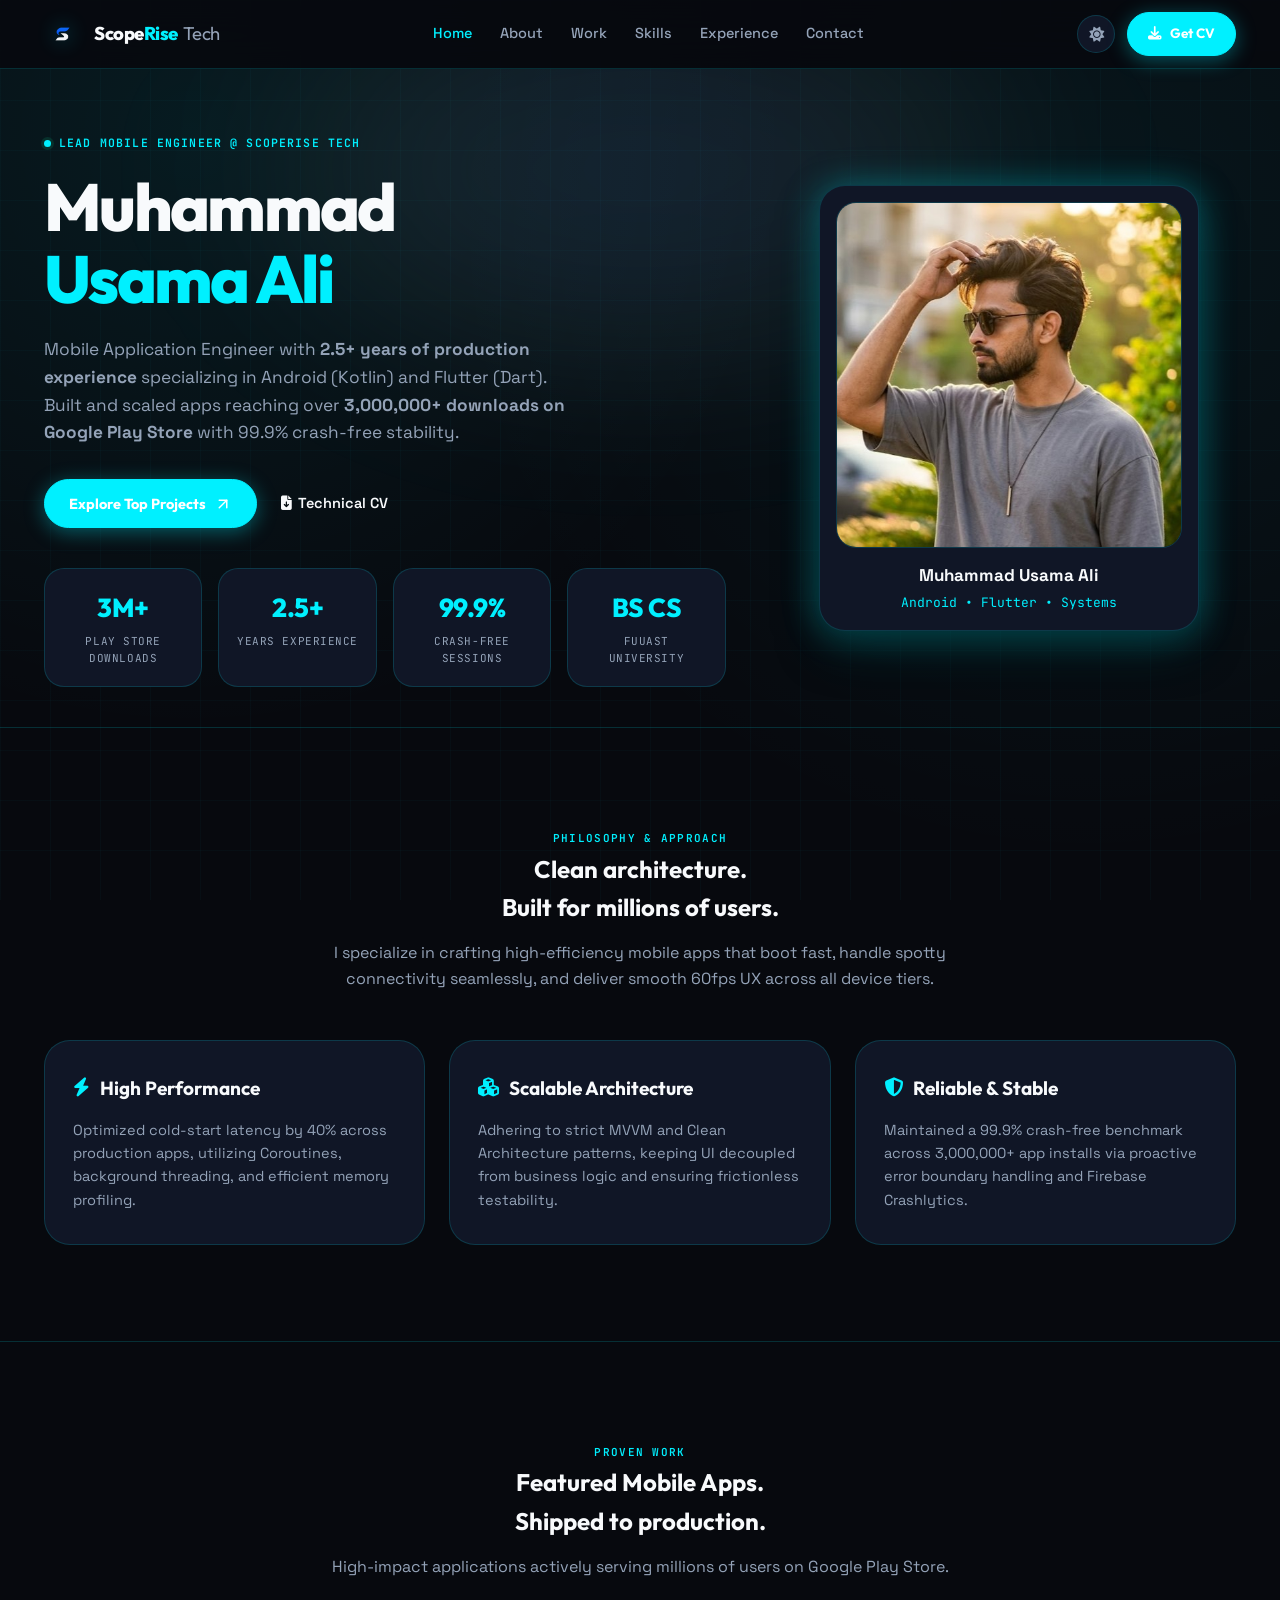
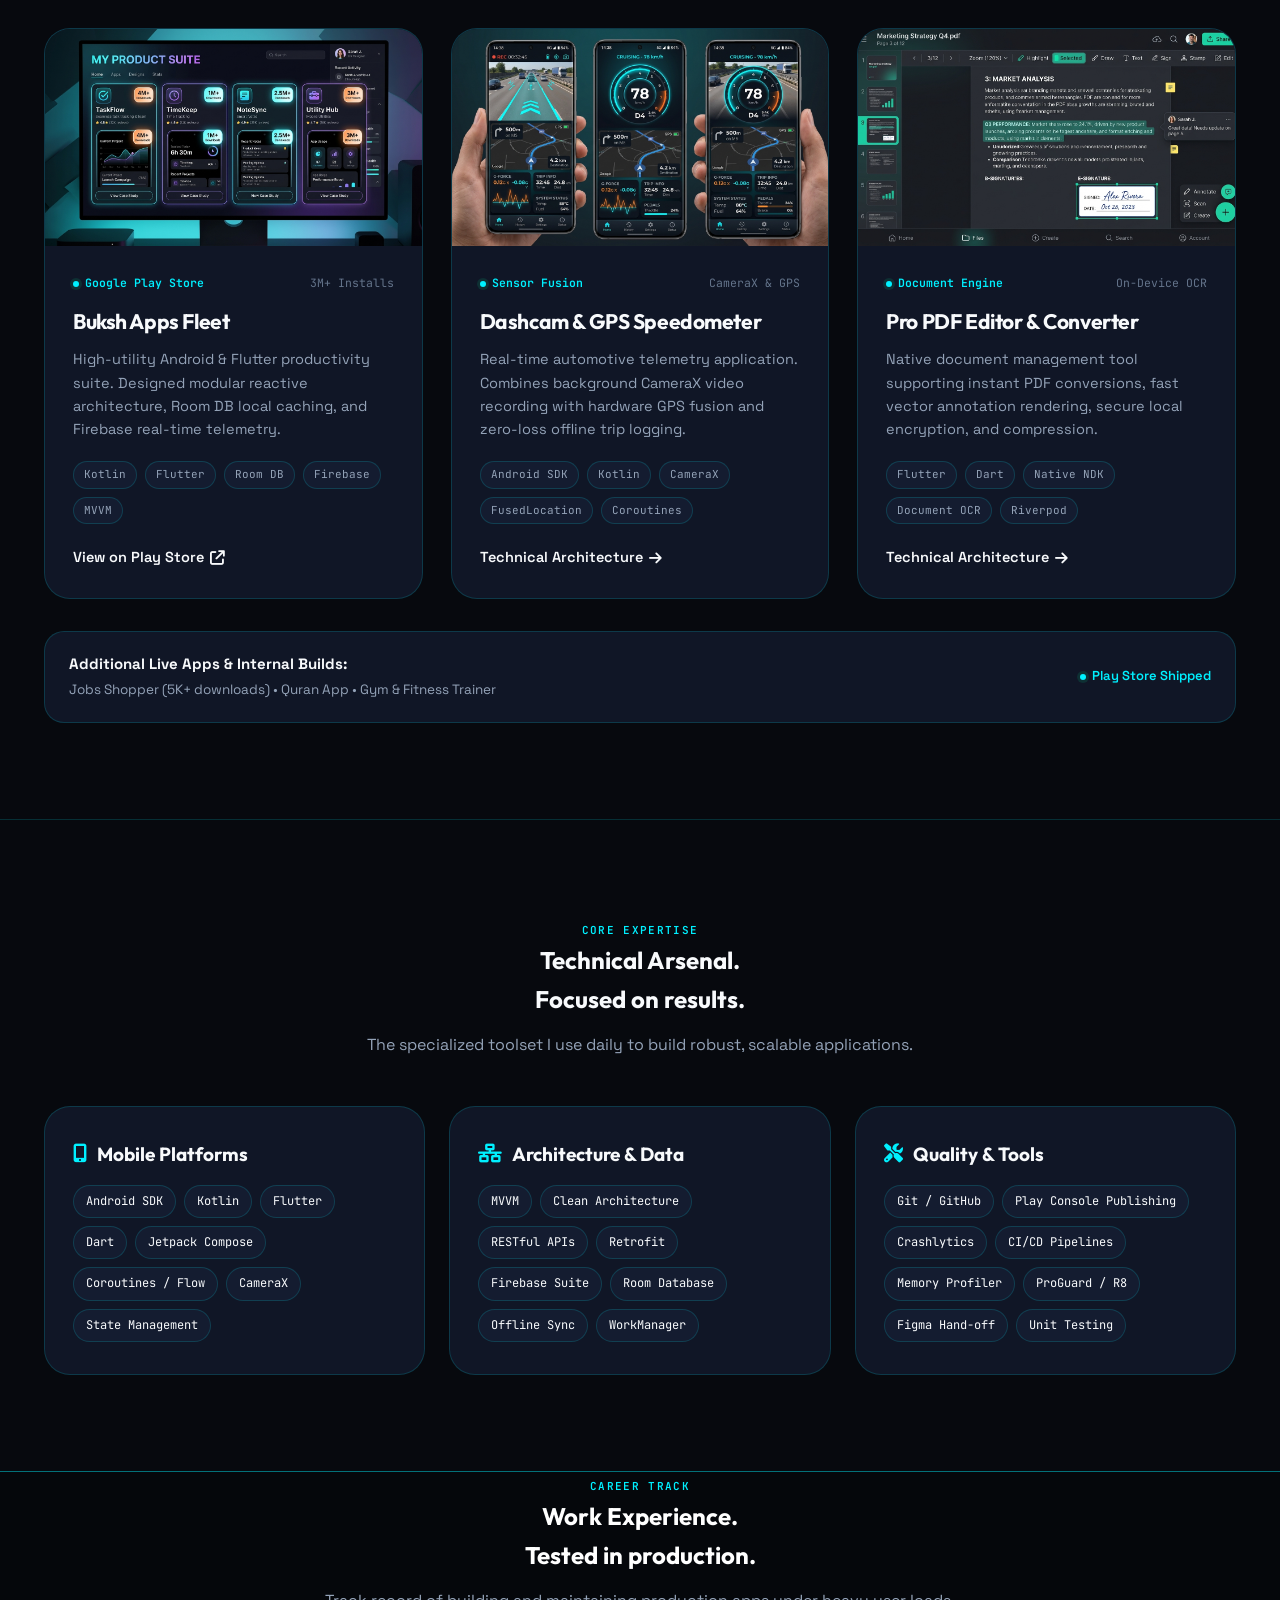
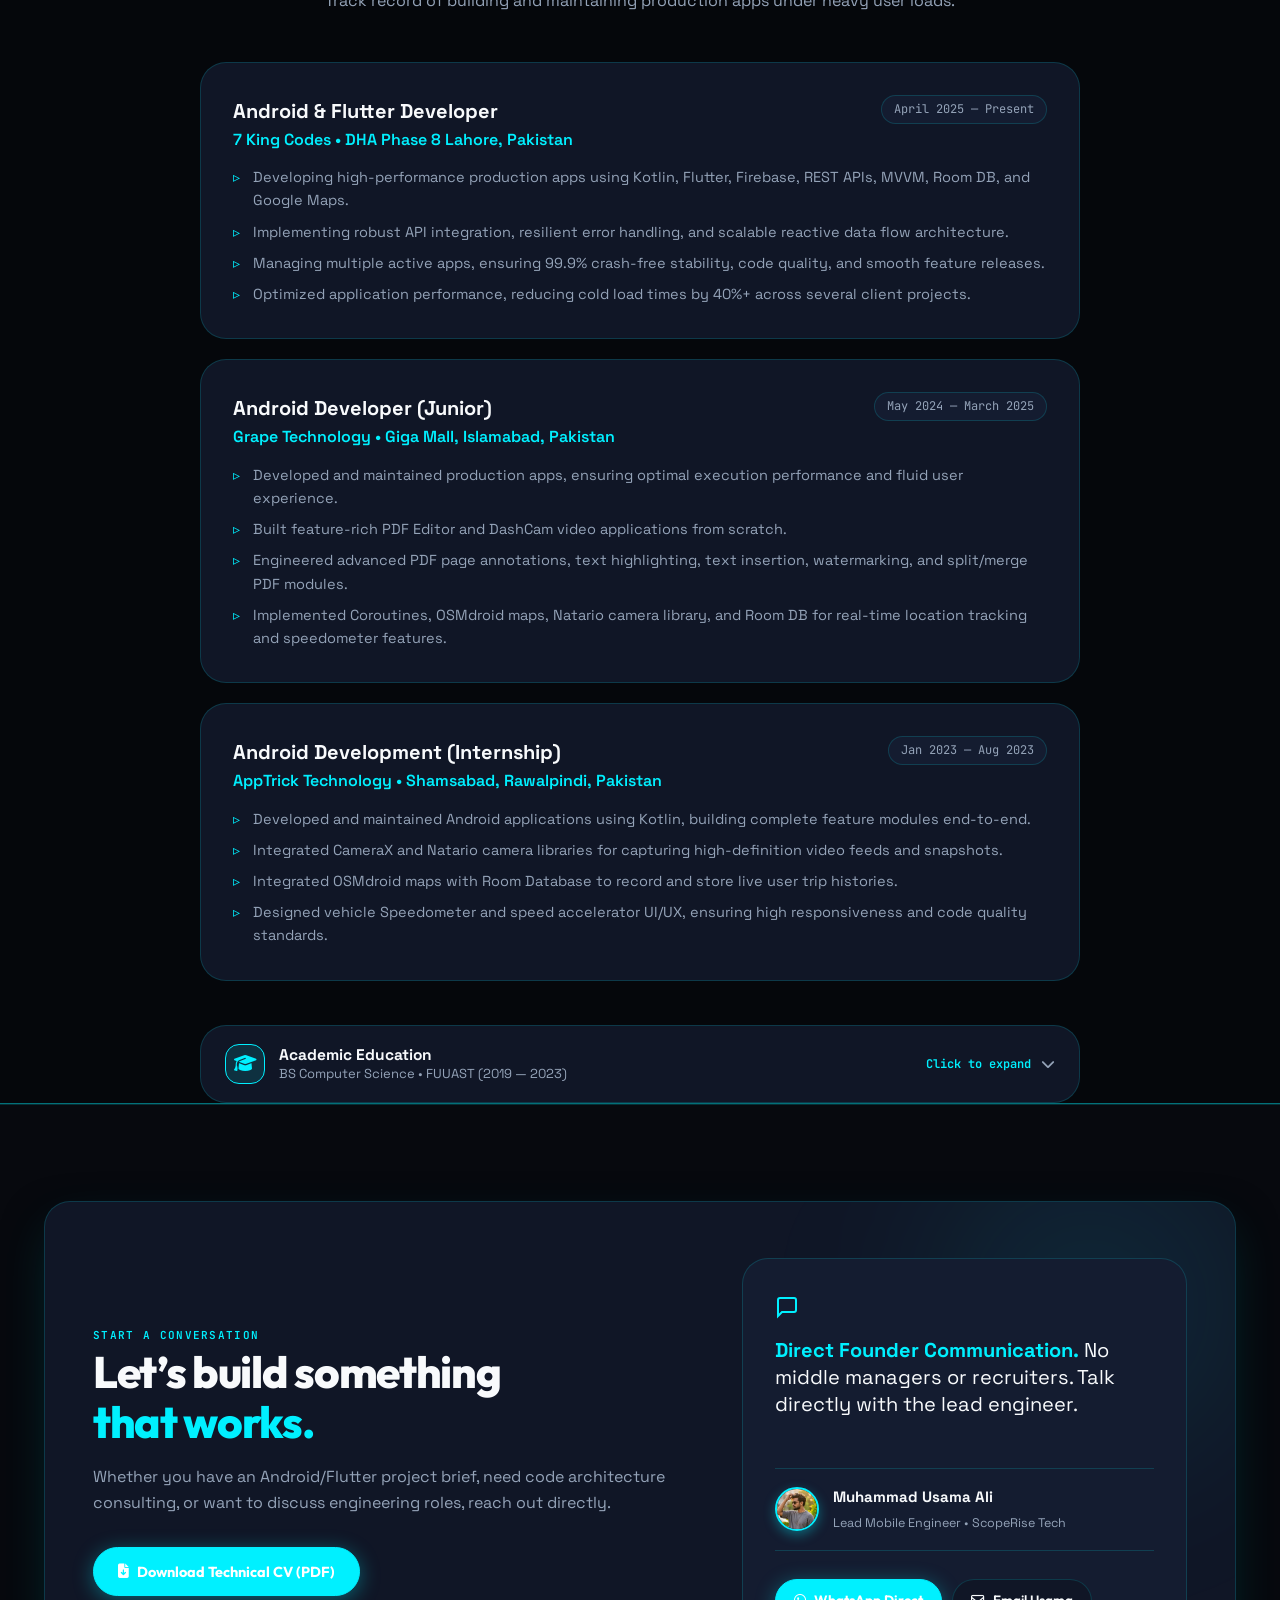
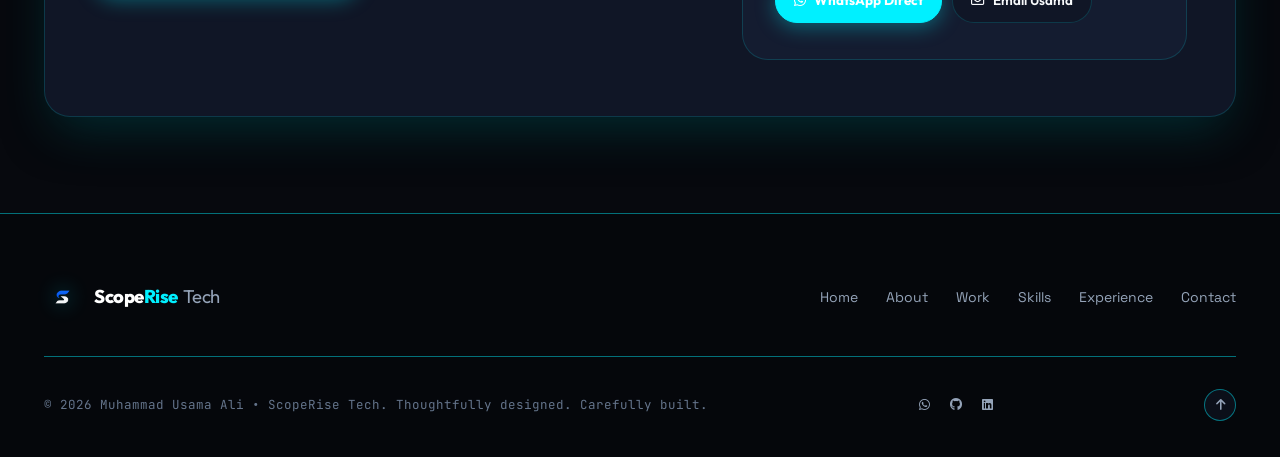
==== commit 313e6ad7: "Apply ScopeRise official logo and favicon assets across website and portfolio" ====
--- a/portfolio.html
+++ b/portfolio.html
@@ -38,7 +38,7 @@
   <div id="site-preloader" class="site-preloader" aria-hidden="true">
     <div class="preloader-content">
       <div class="preloader-logo-wrap">
-        <img src="assets/images/byteframe-icon.png" alt="ScopeRise Tech" class="preloader-logo-img">
+        <img src="assets/images/scoperise-icon.png" alt="ScopeRise Tech" class="preloader-logo-img">
         <div class="preloader-glow-ring"></div>
       </div>
       <div class="preloader-brand-title">
@@ -64,7 +64,7 @@
         <a href="#hero" class="north-brand" aria-label="ScopeRise Tech"
           title="ScopeRise Tech">
           <div class="brand-icon-mark">
-            <img src="assets/images/byteframe-icon.png" alt="ScopeRise Tech Logo" class="brand-logo-img">
+            <img src="assets/images/scoperise-icon.png" alt="ScopeRise Tech Logo" class="brand-logo-img">
           </div>
           <span class="brand-title">Scope<span class="brand-accent">Rise</span> <span
               class="brand-light">Tech</span></span>
@@ -106,7 +106,7 @@
         class="north-mobile-panel">
         <div class="north-mobile-top">
           <div class="mobile-brand-title">
-            <img src="assets/images/byteframe-icon.png" alt="ScopeRise Tech Logo" class="mobile-brand-icon">
+            <img src="assets/images/scoperise-icon.png" alt="ScopeRise Tech Logo" class="mobile-brand-icon">
             <span>Scope<span class="brand-accent">Rise</span> <span class="brand-light">Tech</span></span>
           </div>
           <button type="button" class="ac-dialog-close" id="drawer-close" aria-label="Close navigation">
@@ -622,7 +622,7 @@
       <div class="home-footer-top">
         <a class="north-brand" href="#hero" aria-label="ScopeRise Tech Home">
           <div class="brand-icon-mark">
-            <img src="assets/images/byteframe-icon.png" alt="ScopeRise Tech Logo" class="brand-logo-img">
+            <img src="assets/images/scoperise-icon.png" alt="ScopeRise Tech Logo" class="brand-logo-img">
           </div>
           <span class="brand-title">Scope<span class="brand-accent">Rise</span> <span
               class="brand-light">Tech</span></span>
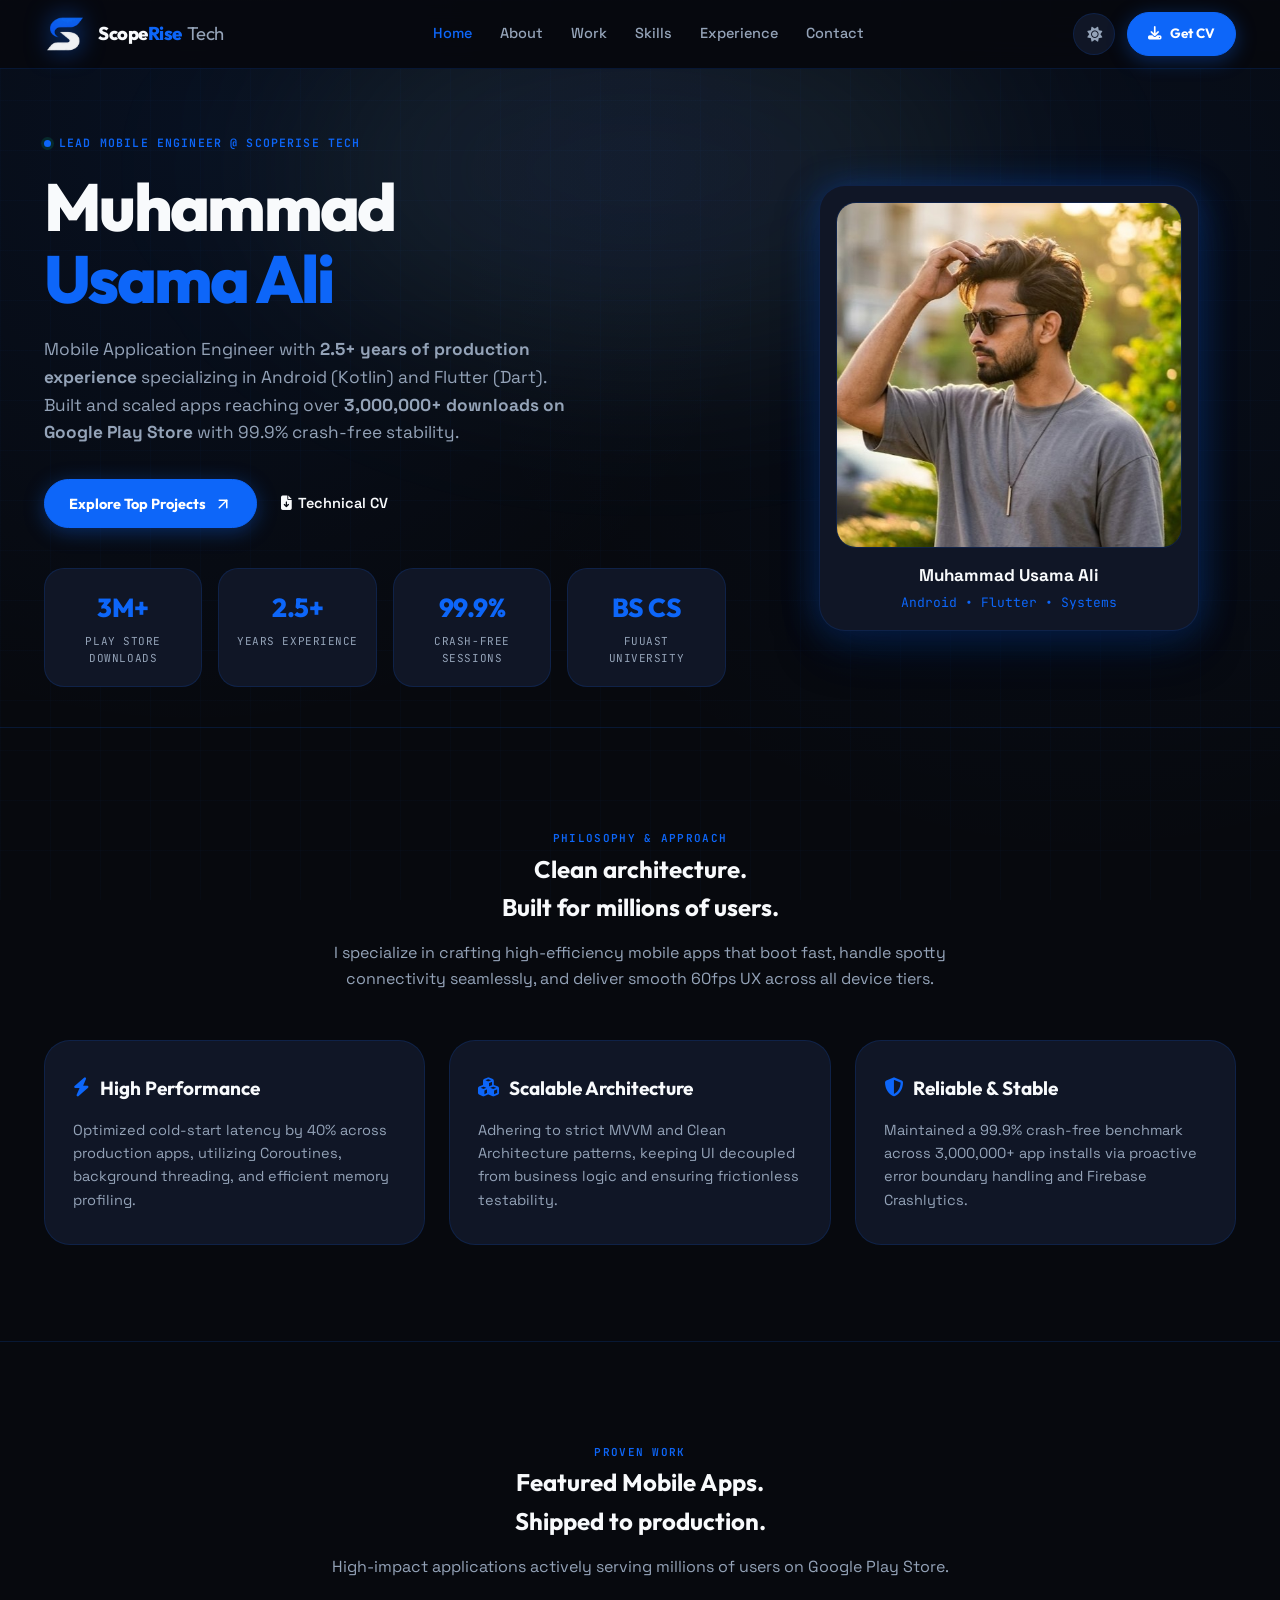
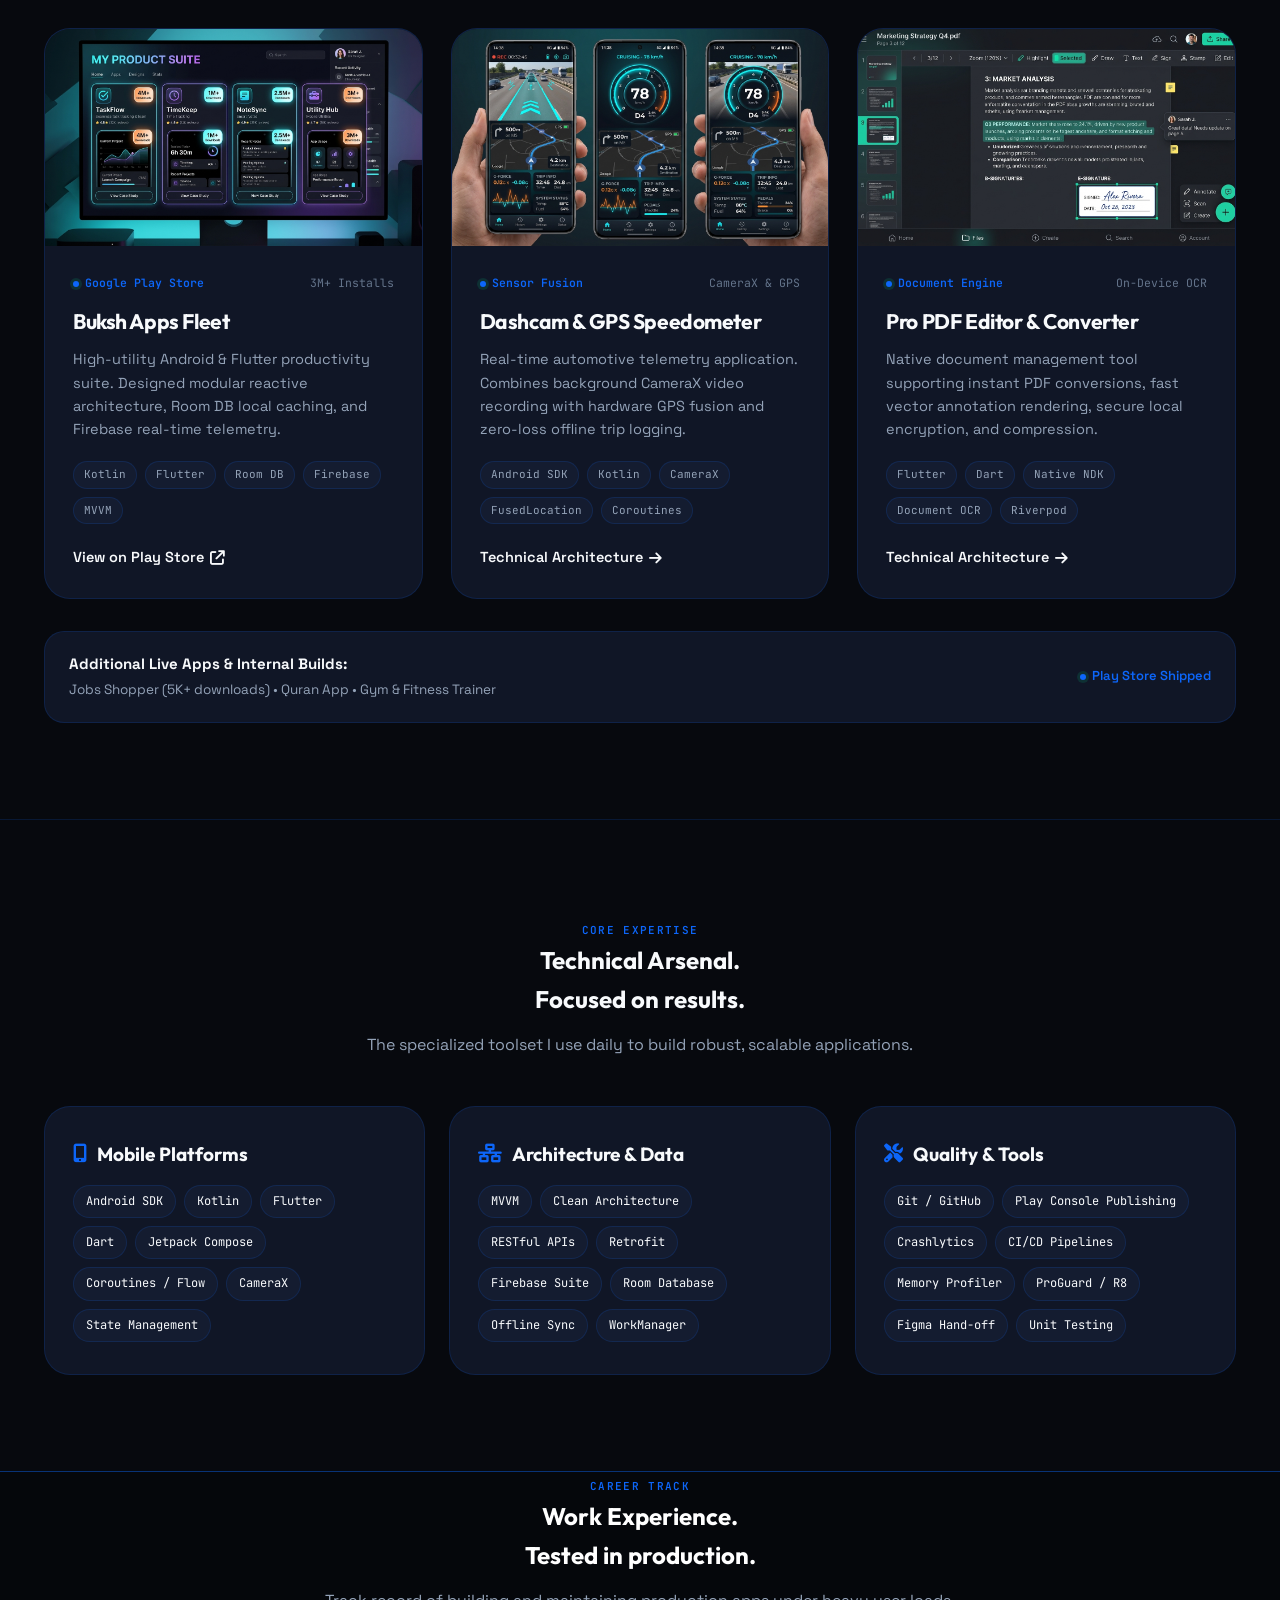
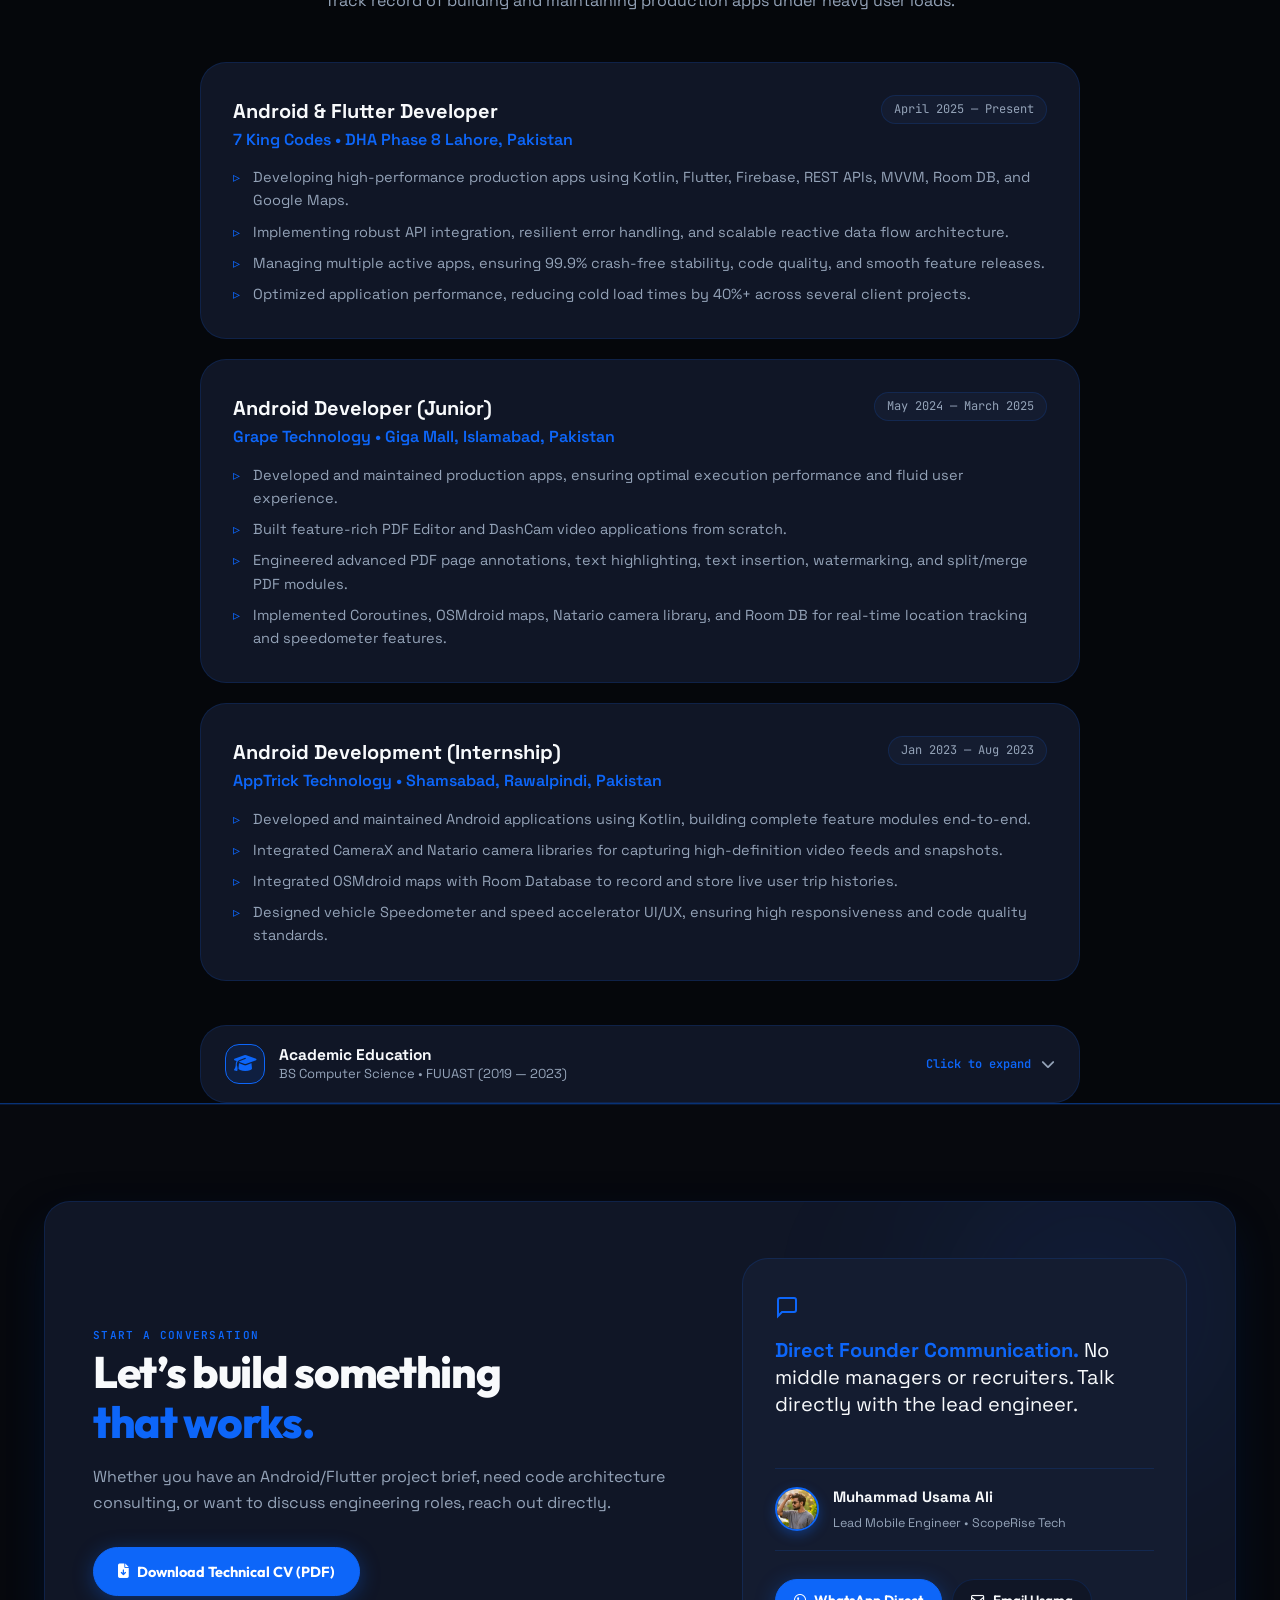
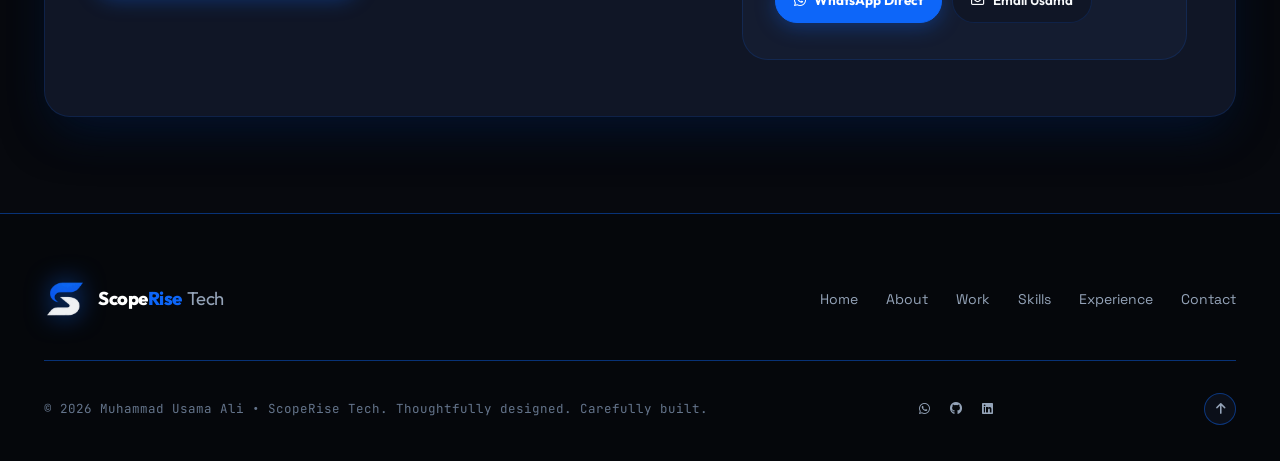
==== commit 7a4f8e0d: "Fix logo visibility in light/dark mode and unify entire site primary color with logo electric blue" ====
--- a/portfolio.html
+++ b/portfolio.html
@@ -29,7 +29,7 @@
   <link rel="stylesheet" href="https://cdnjs.cloudflare.com/ajax/libs/font-awesome/6.5.1/css/all.min.css">
 
   <!-- ScopeRise Tech Cyber-Luxe Theme Stylesheet -->
-  <link rel="stylesheet" href="agency.css?v=8">
+  <link rel="stylesheet" href="agency.css?v=9">
 </head>
 
 <body>
@@ -38,7 +38,8 @@
   <div id="site-preloader" class="site-preloader" aria-hidden="true">
     <div class="preloader-content">
       <div class="preloader-logo-wrap">
-        <img src="assets/images/scoperise-icon.png" alt="ScopeRise Tech" class="preloader-logo-img">
+        <img src="assets/images/scoperise-icon-dark.png" alt="ScopeRise Tech" class="preloader-logo-img logo-dark-mode" width="76" height="76">
+        <img src="assets/images/scoperise-icon-light.png" alt="ScopeRise Tech" class="preloader-logo-img logo-light-mode" width="76" height="76">
         <div class="preloader-glow-ring"></div>
       </div>
       <div class="preloader-brand-title">
@@ -64,7 +65,8 @@
         <a href="#hero" class="north-brand" aria-label="ScopeRise Tech"
           title="ScopeRise Tech">
           <div class="brand-icon-mark">
-            <img src="assets/images/scoperise-icon.png" alt="ScopeRise Tech Logo" class="brand-logo-img">
+            <img src="assets/images/scoperise-icon-dark.png" alt="ScopeRise Tech Logo" class="brand-logo-img logo-dark-mode" width="42" height="42">
+            <img src="assets/images/scoperise-icon-light.png" alt="ScopeRise Tech Logo" class="brand-logo-img logo-light-mode" width="42" height="42">
           </div>
           <span class="brand-title">Scope<span class="brand-accent">Rise</span> <span
               class="brand-light">Tech</span></span>
@@ -106,7 +108,8 @@
         class="north-mobile-panel">
         <div class="north-mobile-top">
           <div class="mobile-brand-title">
-            <img src="assets/images/scoperise-icon.png" alt="ScopeRise Tech Logo" class="mobile-brand-icon">
+            <img src="assets/images/scoperise-icon-dark.png" alt="ScopeRise Tech Logo" class="mobile-brand-icon logo-dark-mode" width="30" height="30">
+            <img src="assets/images/scoperise-icon-light.png" alt="ScopeRise Tech Logo" class="mobile-brand-icon logo-light-mode" width="30" height="30">
             <span>Scope<span class="brand-accent">Rise</span> <span class="brand-light">Tech</span></span>
           </div>
           <button type="button" class="ac-dialog-close" id="drawer-close" aria-label="Close navigation">
@@ -622,7 +625,8 @@
       <div class="home-footer-top">
         <a class="north-brand" href="#hero" aria-label="ScopeRise Tech Home">
           <div class="brand-icon-mark">
-            <img src="assets/images/scoperise-icon.png" alt="ScopeRise Tech Logo" class="brand-logo-img">
+            <img src="assets/images/scoperise-icon-dark.png" alt="ScopeRise Tech Logo" class="brand-logo-img logo-dark-mode" width="42" height="42">
+            <img src="assets/images/scoperise-icon-light.png" alt="ScopeRise Tech Logo" class="brand-logo-img logo-light-mode" width="42" height="42">
           </div>
           <span class="brand-title">Scope<span class="brand-accent">Rise</span> <span
               class="brand-light">Tech</span></span>
@@ -726,7 +730,7 @@
 
     function applyTheme(theme) {
       document.documentElement.setAttribute('data-theme', theme);
-      localStorage.setItem('byteframe_theme_cyber', theme);
+      localStorage.setItem('scoperise_theme_cyber', theme);
       if (themeIcon) {
         themeIcon.className = theme === 'dark' ? 'fa-solid fa-sun' : 'fa-solid fa-moon';
       }
@@ -740,7 +744,7 @@
       });
     }
 
-    const savedTheme = localStorage.getItem('byteframe_theme_cyber') || 'dark';
+    const savedTheme = localStorage.getItem('scoperise_theme_cyber') || localStorage.getItem('byteframe_theme_cyber') || 'dark';
     applyTheme(savedTheme);
 
     // Mobile Drawer
--- a/agency.css
+++ b/agency.css
@@ -16,24 +16,24 @@
   --surface-card: #141C30;
   --surface-hover: #1C2744;
   
-  --line: rgba(0, 240, 255, 0.16);
-  --line-strong: rgba(0, 240, 255, 0.35);
-  --line-dark: rgba(0, 240, 255, 0.45);
+  --line: rgba(13, 102, 249, 0.16);
+  --line-strong: rgba(13, 102, 249, 0.35);
+  --line-dark: rgba(13, 102, 249, 0.45);
   
   --text: #F8FAFC;
   --text-muted: #94A3B8;
   --text-subtle: #64748B;
   
   /* ONE SINGLE PRIMARY COLOR: Electric Cyber Cyan */
-  --accent: #00F0FF;
+  --accent: #0D66F9;
   --accent-hover: #38BDF8;
-  --accent-light: rgba(0, 240, 255, 0.12);
-  --accent-glow: rgba(0, 240, 255, 0.35);
-  --accent-gradient: #00F0FF;
+  --accent-light: rgba(13, 102, 249, 0.12);
+  --accent-glow: rgba(13, 102, 249, 0.35);
+  --accent-gradient: #0D66F9;
   
   /* Unified with single primary color */
-  --pos: #00F0FF;
-  --pos-dim: rgba(0, 240, 255, 0.15);
+  --pos: #0D66F9;
+  --pos-dim: rgba(13, 102, 249, 0.15);
   
   --dark-bg: #05070B;
   --dark-surface: #0B0F19;
@@ -53,8 +53,8 @@
   
   --transition: all 0.28s cubic-bezier(0.16, 1, 0.3, 1);
   --shadow-sm: 0 2px 10px rgba(0, 0, 0, 0.3);
-  --shadow-md: 0 10px 30px -8px rgba(0, 240, 255, 0.12), 0 10px 30px -8px rgba(0, 0, 0, 0.5);
-  --shadow-lg: 0 20px 50px -10px rgba(0, 240, 255, 0.18), 0 20px 50px -10px rgba(0, 0, 0, 0.7);
+  --shadow-md: 0 10px 30px -8px rgba(13, 102, 249, 0.12), 0 10px 30px -8px rgba(0, 0, 0, 0.5);
+  --shadow-lg: 0 20px 50px -10px rgba(13, 102, 249, 0.18), 0 20px 50px -10px rgba(0, 0, 0, 0.7);
 }
 
 /* User-triggered high-contrast light mode */
@@ -66,7 +66,7 @@
   --surface-hover: #E2EBF5;
   
   --line: rgba(15, 23, 42, 0.12);
-  --line-strong: rgba(2, 132, 199, 0.35);
+  --line-strong: rgba(13, 102, 249, 0.35);
   --line-dark: rgba(15, 23, 42, 0.25);
   
   --text: #090D16;
@@ -74,14 +74,14 @@
   --text-subtle: #64748B;
   
   /* ONE SINGLE PRIMARY COLOR: Vibrant Ocean Azure */
-  --accent: #0284C7;
-  --accent-hover: #0369A1;
-  --accent-light: rgba(2, 132, 199, 0.12);
-  --accent-glow: rgba(2, 132, 199, 0.25);
-  --accent-gradient: #0284C7;
+  --accent: #0D66F9;
+  --accent-hover: #0952CB;
+  --accent-light: rgba(13, 102, 249, 0.12);
+  --accent-glow: rgba(13, 102, 249, 0.25);
+  --accent-gradient: #0D66F9;
   
-  --pos: #0284C7;
-  --pos-dim: rgba(2, 132, 199, 0.12);
+  --pos: #0D66F9;
+  --pos-dim: rgba(13, 102, 249, 0.12);
 
   --dark-bg: #05070B;
   --dark-surface: #0B0F19;
@@ -115,10 +115,10 @@
   font-family: var(--font-sans);
   background-color: var(--bg);
   background-image: 
-    radial-gradient(circle at 15% 15%, rgba(0, 240, 255, 0.08) 0%, transparent 45%),
-    radial-gradient(circle at 85% 25%, rgba(0, 240, 255, 0.06) 0%, transparent 50%),
-    linear-gradient(rgba(0, 240, 255, 0.025) 1px, transparent 1px),
-    linear-gradient(90deg, rgba(0, 240, 255, 0.025) 1px, transparent 1px);
+    radial-gradient(circle at 15% 15%, rgba(13, 102, 249, 0.08) 0%, transparent 45%),
+    radial-gradient(circle at 85% 25%, rgba(13, 102, 249, 0.06) 0%, transparent 50%),
+    linear-gradient(rgba(13, 102, 249, 0.025) 1px, transparent 1px),
+    linear-gradient(90deg, rgba(13, 102, 249, 0.025) 1px, transparent 1px);
   background-size: 100% 100%, 100% 100%, 50px 50px, 50px 50px;
   background-attachment: fixed;
   color: var(--text);
@@ -221,7 +221,7 @@
   background: var(--accent-hover);
   border-color: var(--accent-hover);
   color: #FFFFFF !important;
-  box-shadow: 0 12px 30px var(--accent-glow), 0 0 25px rgba(0, 240, 255, 0.4);
+  box-shadow: 0 12px 30px var(--accent-glow), 0 0 25px rgba(13, 102, 249, 0.4);
 }
 
 .north-button-secondary,
@@ -291,8 +291,8 @@
 
 /* Round arrow icon container */
 .north-round-arrow {
-  width: 38px;
-  height: 38px;
+  width: 42px;
+  height: 42px;
   border-radius: 50%;
   background: var(--surface);
   border: 1px solid var(--line);
@@ -348,9 +348,43 @@
   transform: translateY(-1px);
 }
 
+/* ==========================================================================
+   THEME-AWARE LOGO SYSTEM (100% VISIBILITY IN LIGHT & DARK MODE)
+   ========================================================================== */
+.logo-dark-mode {
+  display: block;
+}
+.logo-light-mode {
+  display: none;
+}
+[data-theme="light"] .logo-dark-mode {
+  display: none !important;
+}
+[data-theme="light"] .logo-light-mode {
+  display: block !important;
+}
+[data-theme="dark"] .logo-dark-mode {
+  display: block !important;
+}
+[data-theme="dark"] .logo-light-mode {
+  display: none !important;
+}
+[data-theme="light"] .brand-logo-img {
+  filter: drop-shadow(0 2px 8px rgba(13, 102, 249, 0.3));
+}
+[data-theme="dark"] .brand-logo-img {
+  filter: drop-shadow(0 0 12px rgba(13, 102, 249, 0.65));
+}
+[data-theme="light"] .mobile-brand-icon {
+  filter: drop-shadow(0 1px 6px rgba(13, 102, 249, 0.3));
+}
+[data-theme="dark"] .mobile-brand-icon {
+  filter: drop-shadow(0 0 10px rgba(13, 102, 249, 0.65));
+}
+
 .brand-icon-mark {
-  width: 38px;
-  height: 38px;
+  width: 42px;
+  height: 42px;
   display: flex;
   align-items: center;
   justify-content: center;
@@ -362,13 +396,13 @@
   width: 100%;
   height: 100%;
   object-fit: contain;
-  filter: drop-shadow(0 0 10px rgba(0, 240, 255, 0.45));
+  filter: drop-shadow(0 0 10px rgba(13, 102, 249, 0.45));
   transition: transform 0.3s cubic-bezier(0.16, 1, 0.3, 1), filter 0.3s ease;
 }
 
 .north-brand:hover .brand-logo-img {
   transform: scale(1.08) rotate(-3deg);
-  filter: drop-shadow(0 0 18px rgba(0, 240, 255, 0.8));
+  filter: drop-shadow(0 0 18px rgba(13, 102, 249, 0.8));
 }
 
 .brand-title {
@@ -405,7 +439,7 @@
   width: 28px;
   height: 28px;
   object-fit: contain;
-  filter: drop-shadow(0 0 8px rgba(0, 240, 255, 0.5));
+  filter: drop-shadow(0 0 8px rgba(13, 102, 249, 0.5));
 }
 
 /* ==========================================================================
@@ -468,18 +502,18 @@
   width: 76px;
   height: 76px;
   object-fit: contain;
-  filter: drop-shadow(0 0 24px rgba(0, 240, 255, 0.7));
+  filter: drop-shadow(0 0 24px rgba(13, 102, 249, 0.7));
   animation: pulseLogo 1.6s ease-in-out infinite alternate;
 }
 
 @keyframes pulseLogo {
   0% {
     transform: scale(0.97);
-    filter: drop-shadow(0 0 16px rgba(0, 240, 255, 0.45));
+    filter: drop-shadow(0 0 16px rgba(13, 102, 249, 0.45));
   }
   100% {
     transform: scale(1.06);
-    filter: drop-shadow(0 0 32px rgba(0, 240, 255, 0.9));
+    filter: drop-shadow(0 0 32px rgba(13, 102, 249, 0.9));
   }
 }
 
@@ -487,7 +521,7 @@
   position: absolute;
   inset: -10px;
   border-radius: 50%;
-  border: 1.5px dashed rgba(0, 240, 255, 0.4);
+  border: 1.5px dashed rgba(13, 102, 249, 0.4);
   animation: spinRing 9s linear infinite;
 }
 
@@ -509,11 +543,11 @@
 }
 
 .preloader-accent {
-  color: #00F0FF;
+  color: #0D66F9;
 }
 
 [data-theme="light"] .preloader-accent {
-  color: #0284C7;
+  color: #0D66F9;
 }
 
 .preloader-sub {
@@ -537,7 +571,7 @@
 .preloader-bar-fill {
   width: 100%;
   height: 100%;
-  background: linear-gradient(90deg, #00F0FF, #38BDF8);
+  background: linear-gradient(90deg, #0D66F9, #38BDF8);
   transform: translateX(-100%);
   animation: loadProgress 0.75s cubic-bezier(0.16, 1, 0.3, 1) forwards;
 }
@@ -580,8 +614,8 @@
 }
 
 .theme-toggle-btn {
-  width: 38px;
-  height: 38px;
+  width: 42px;
+  height: 42px;
   border-radius: var(--radius-full);
   display: inline-flex;
   align-items: center;
@@ -818,7 +852,7 @@
 /* ==========================================================================
    SCOPERISE HERO STAGE & 3D CYBERNETIC ENGINE VISUAL
    ========================================================================== */
-.byteframe-stage {
+.scoperise-stage {
   position: relative;
   display: flex;
   justify-content: center;
@@ -832,7 +866,7 @@
 .byte-stage-glow {
   position: absolute;
   inset: -12%;
-  background: radial-gradient(circle, rgba(0, 240, 255, 0.22) 0%, rgba(0, 240, 255, 0.06) 50%, transparent 70%);
+  background: radial-gradient(circle, rgba(13, 102, 249, 0.22) 0%, rgba(13, 102, 249, 0.06) 50%, transparent 70%);
   filter: blur(55px);
   pointer-events: none;
   z-index: 0;
@@ -855,14 +889,14 @@
 .byte-orbit-one {
   width: 480px;
   height: 480px;
-  border: 1px dashed rgba(0, 240, 255, 0.35);
+  border: 1px dashed rgba(13, 102, 249, 0.35);
   animation: orbitRotate 45s linear infinite;
 }
 
 .byte-orbit-two {
   width: 380px;
   height: 380px;
-  border: 1px solid rgba(0, 240, 255, 0.22);
+  border: 1px solid rgba(13, 102, 249, 0.22);
   animation: orbitRotate 30s linear infinite reverse;
 }
 
@@ -879,8 +913,8 @@
   overflow: hidden;
   box-shadow: 
     0 24px 60px -12px rgba(0, 0, 0, 0.8),
-    0 0 40px -8px rgba(0, 240, 255, 0.35),
-    inset 0 0 0 1px rgba(0, 240, 255, 0.35);
+    0 0 40px -8px rgba(13, 102, 249, 0.35),
+    inset 0 0 0 1px rgba(13, 102, 249, 0.35);
   background: #090D18;
   transition: var(--transition);
 }
@@ -889,8 +923,8 @@
   transform: translateY(-6px) scale(1.01);
   box-shadow: 
     0 32px 70px -10px rgba(0, 0, 0, 0.9),
-    0 0 55px -4px rgba(0, 240, 255, 0.5),
-    inset 0 0 0 1px rgba(0, 240, 255, 0.55);
+    0 0 55px -4px rgba(13, 102, 249, 0.5),
+    inset 0 0 0 1px rgba(13, 102, 249, 0.55);
 }
 
 .byte-hero-img {
@@ -914,7 +948,7 @@
   left: 0;
   right: 0;
   height: 35px;
-  background: linear-gradient(180deg, transparent 0%, rgba(0, 240, 255, 0.28) 50%, transparent 100%);
+  background: linear-gradient(180deg, transparent 0%, rgba(13, 102, 249, 0.28) 50%, transparent 100%);
   filter: blur(2px);
   pointer-events: none;
   animation: scanCycle 5.5s ease-in-out infinite;
@@ -977,7 +1011,7 @@
   background: rgba(13, 20, 36, 0.9);
   backdrop-filter: blur(14px);
   -webkit-backdrop-filter: blur(14px);
-  border: 1px solid rgba(0, 240, 255, 0.35);
+  border: 1px solid rgba(13, 102, 249, 0.35);
   border-radius: var(--radius-full);
   font-family: var(--font-mono);
   font-size: 11px;
@@ -1003,8 +1037,8 @@
 
 .byte-chip-pill {
   padding: 2px 8px;
-  background: rgba(0, 240, 255, 0.12);
-  border: 1px solid rgba(0, 240, 255, 0.3);
+  background: rgba(13, 102, 249, 0.12);
+  border: 1px solid rgba(13, 102, 249, 0.3);
   border-radius: var(--radius-full);
   color: var(--accent);
   font-size: 10px;
@@ -1019,18 +1053,18 @@
   background: rgba(13, 20, 36, 0.92);
   backdrop-filter: blur(18px);
   -webkit-backdrop-filter: blur(18px);
-  border: 1px solid rgba(0, 240, 255, 0.3);
+  border: 1px solid rgba(13, 102, 249, 0.3);
   border-radius: var(--radius-lg);
   padding: 18px 22px;
   max-width: 320px;
-  box-shadow: 0 18px 45px -8px rgba(0, 0, 0, 0.65), 0 0 25px rgba(0, 240, 255, 0.18);
+  box-shadow: 0 18px 45px -8px rgba(0, 0, 0, 0.65), 0 0 25px rgba(13, 102, 249, 0.18);
   transition: var(--transition);
 }
 
 .byte-hud-card:hover {
   transform: translateY(-4px);
-  border-color: rgba(0, 240, 255, 0.5);
-  box-shadow: 0 22px 50px -8px rgba(0, 0, 0, 0.75), 0 0 35px rgba(0, 240, 255, 0.3);
+  border-color: rgba(13, 102, 249, 0.5);
+  box-shadow: 0 22px 50px -8px rgba(0, 0, 0, 0.75), 0 0 35px rgba(13, 102, 249, 0.3);
 }
 
 .hud-card-top {
@@ -1060,9 +1094,9 @@
   font-weight: 700;
   padding: 3px 8px;
   border-radius: var(--radius-full);
-  background: rgba(0, 240, 255, 0.12);
-  color: var(--accent);
-  border: 1px solid rgba(0, 240, 255, 0.3);
+  background: rgba(13, 102, 249, 0.12);
+  color: var(--accent);
+  border: 1px solid rgba(13, 102, 249, 0.3);
 }
 
 .hud-metrics {
@@ -1529,7 +1563,7 @@
   width: 32px;
   height: 32px;
   border-radius: 50%;
-  background: rgba(0, 240, 255, 0.12);
+  background: rgba(13, 102, 249, 0.12);
   display: grid;
   place-items: center;
   color: var(--accent);
